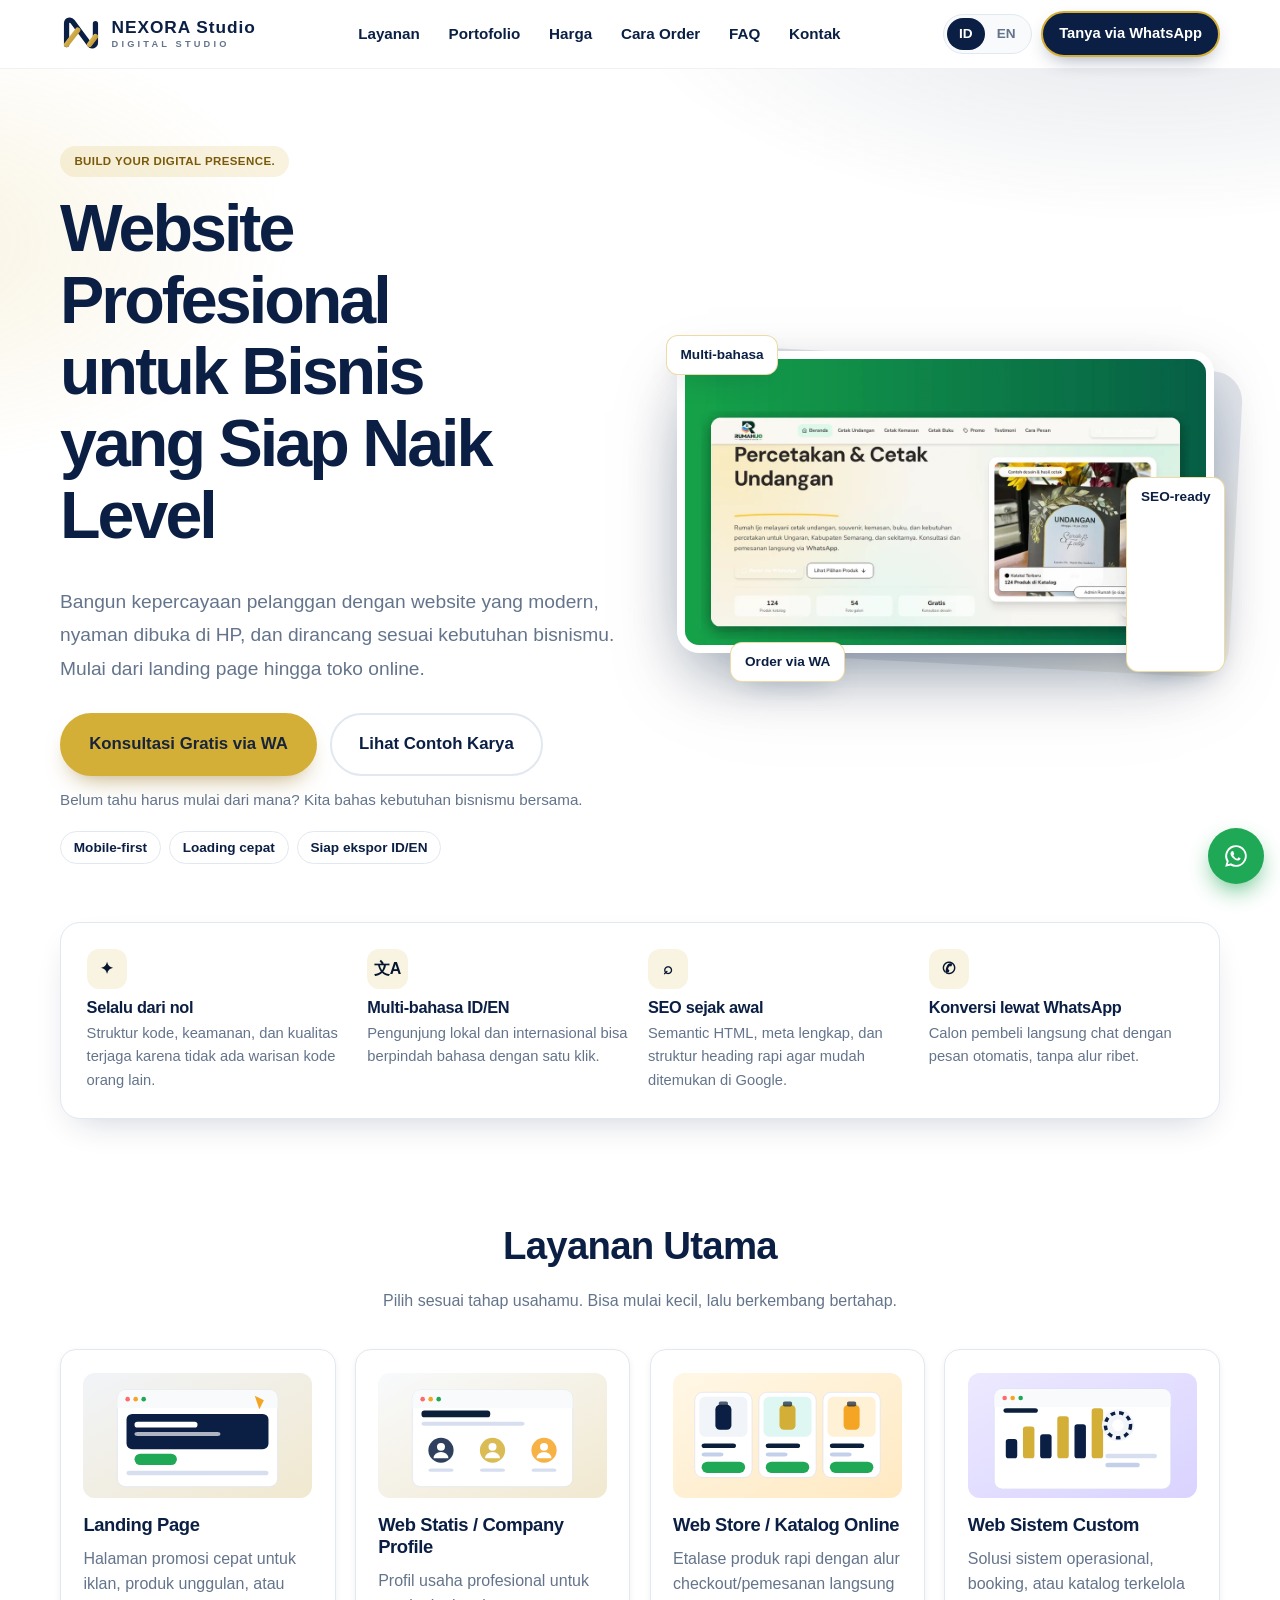
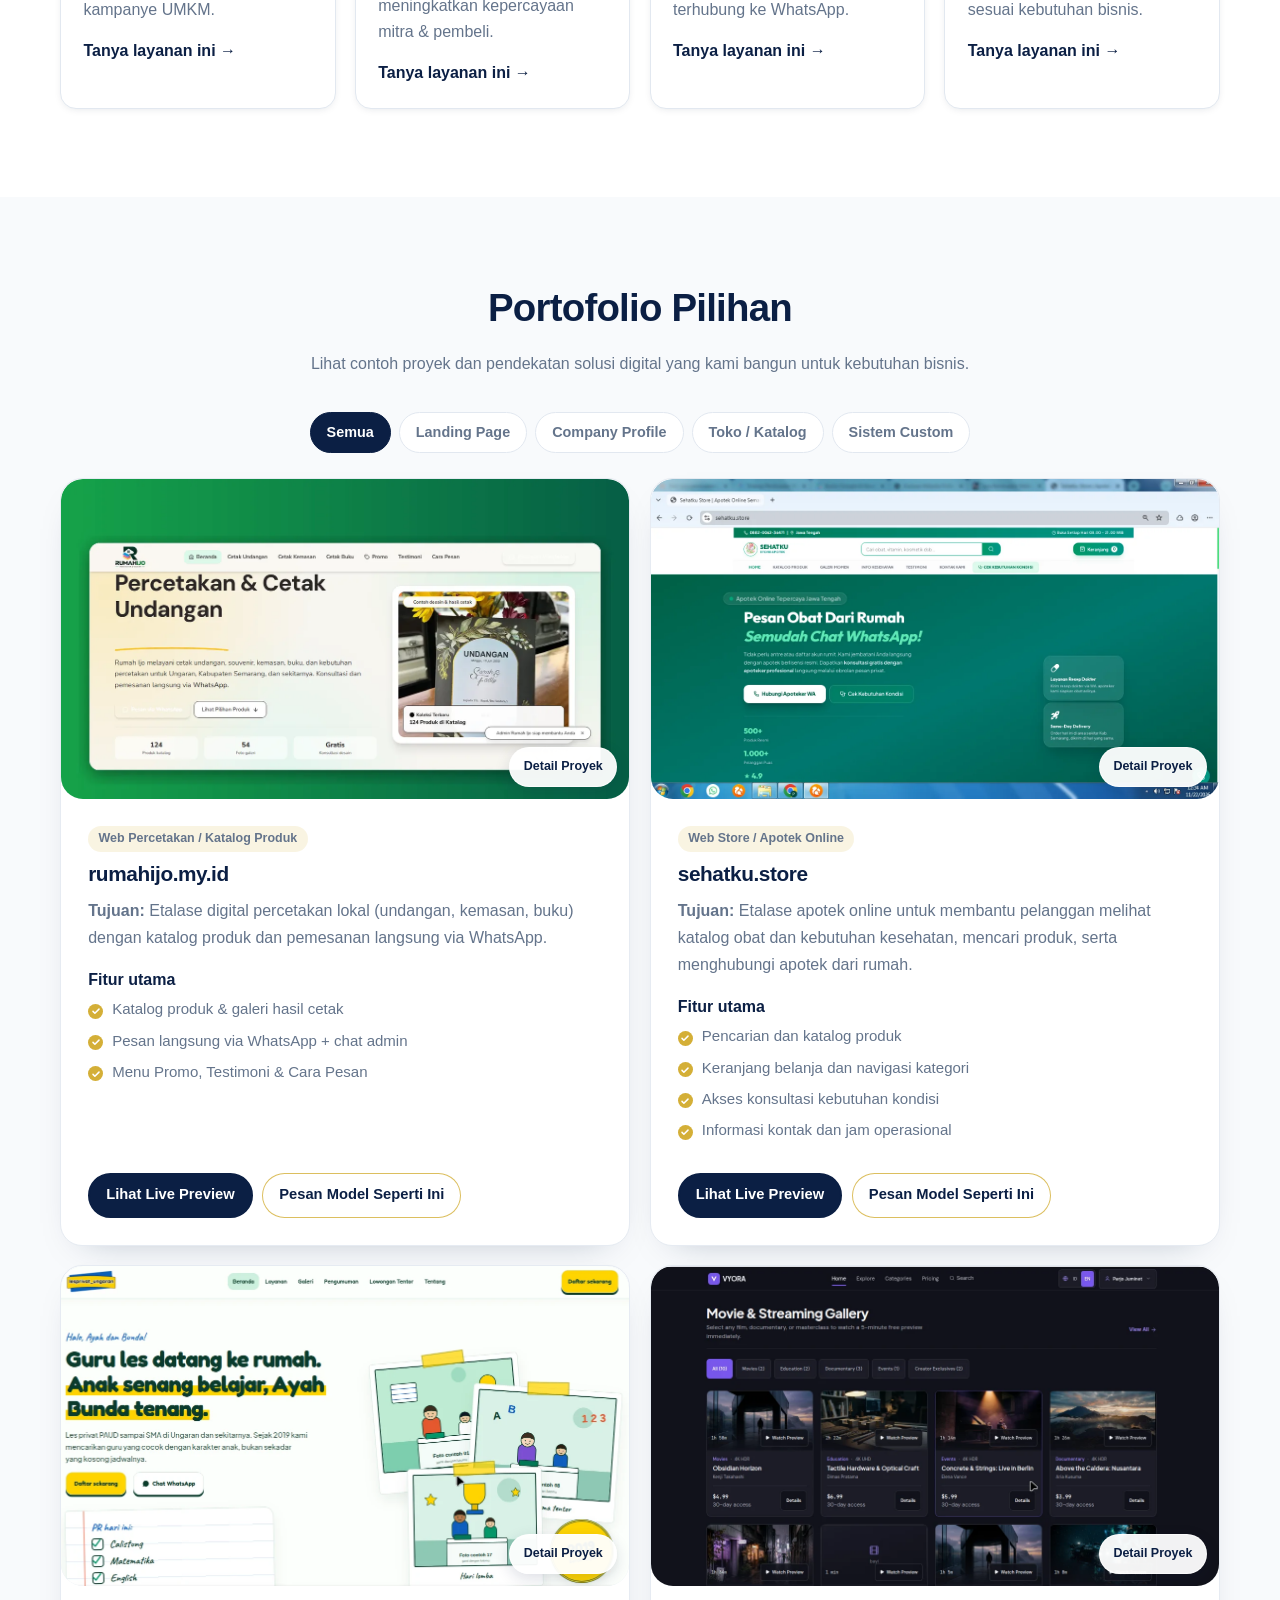
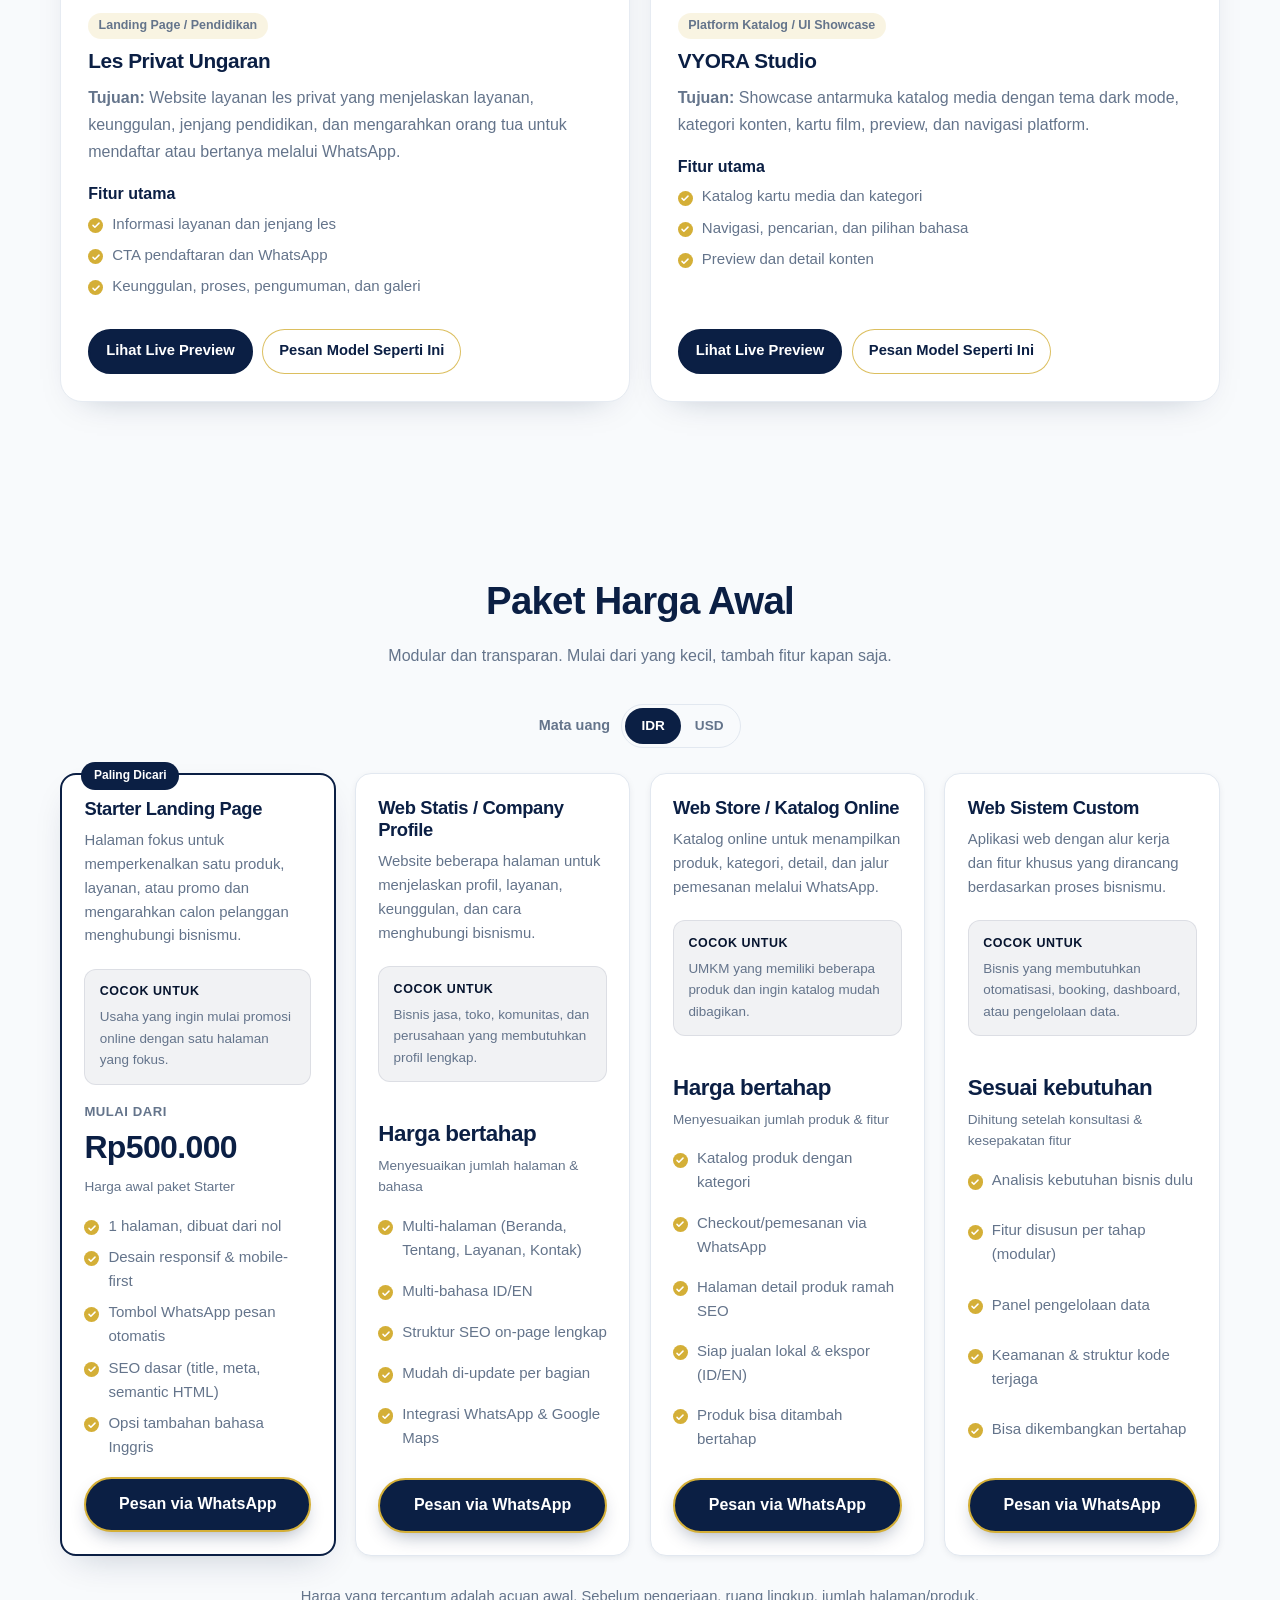
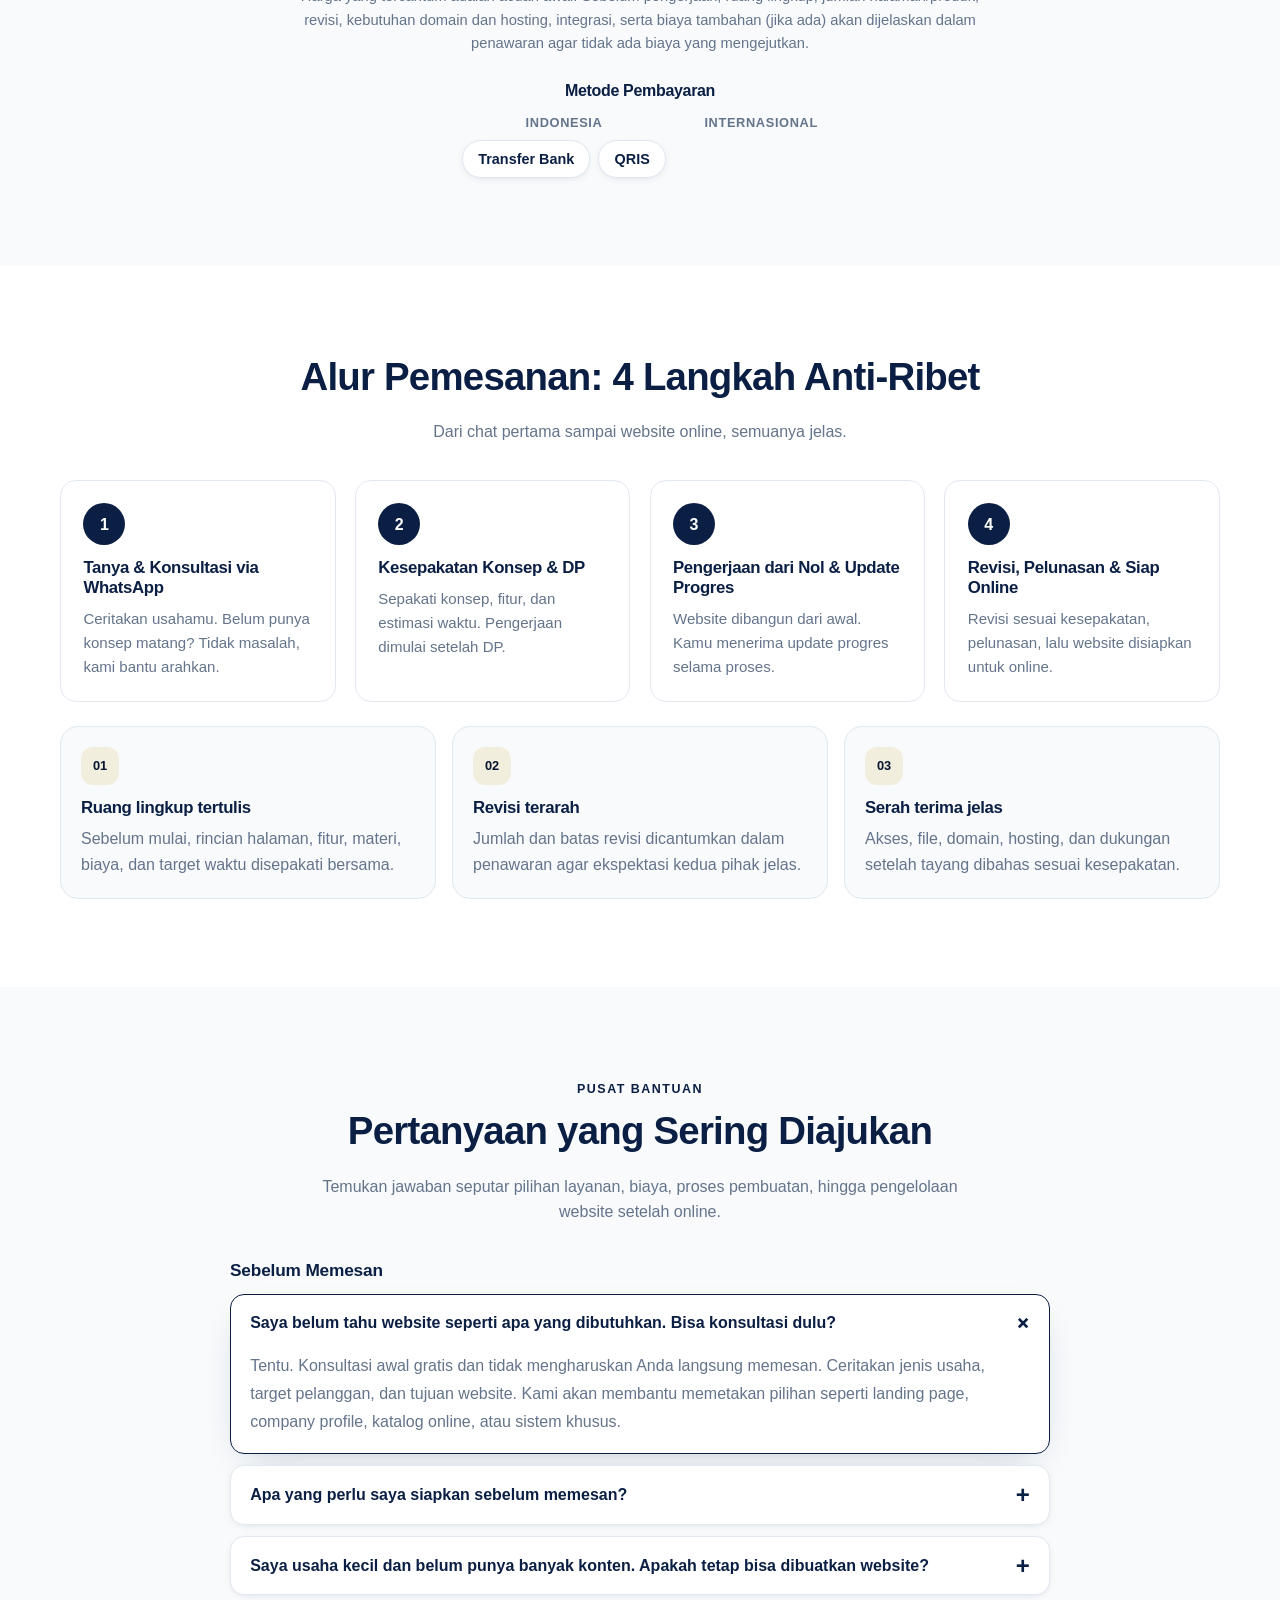
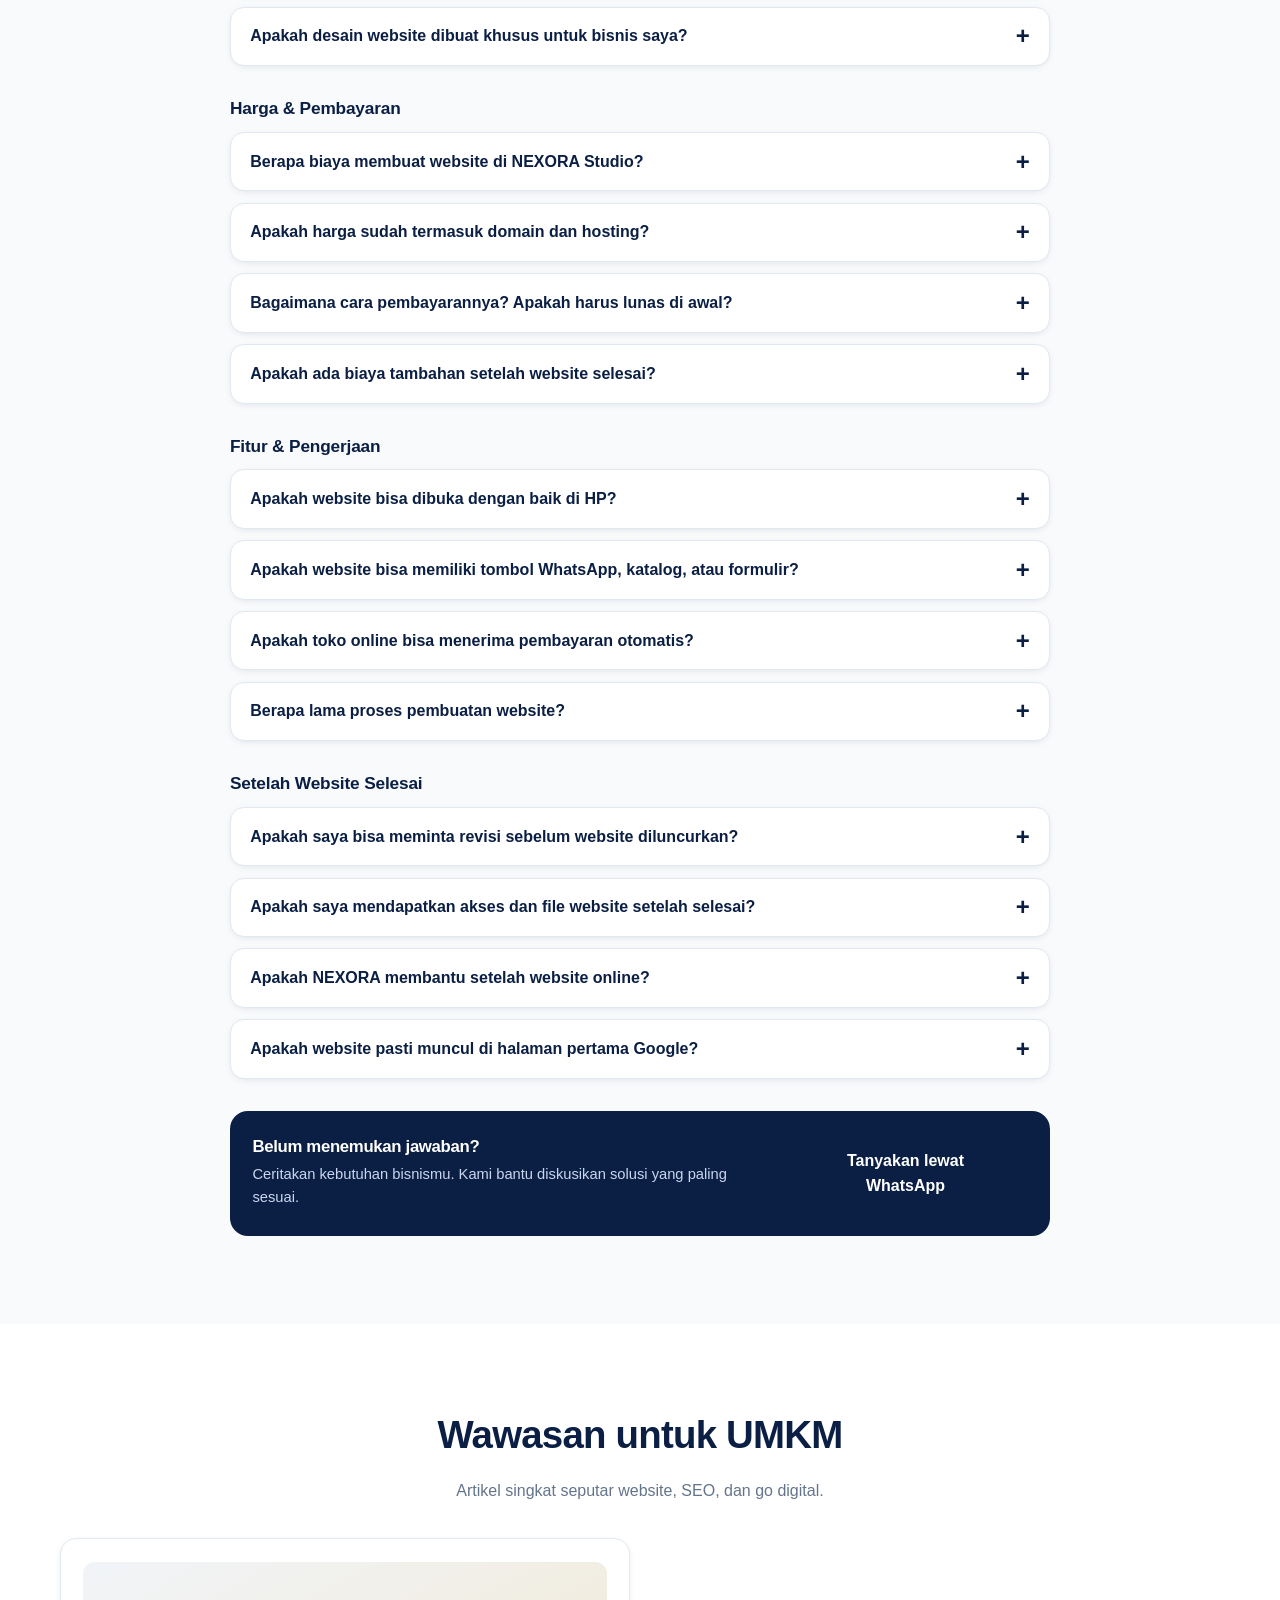
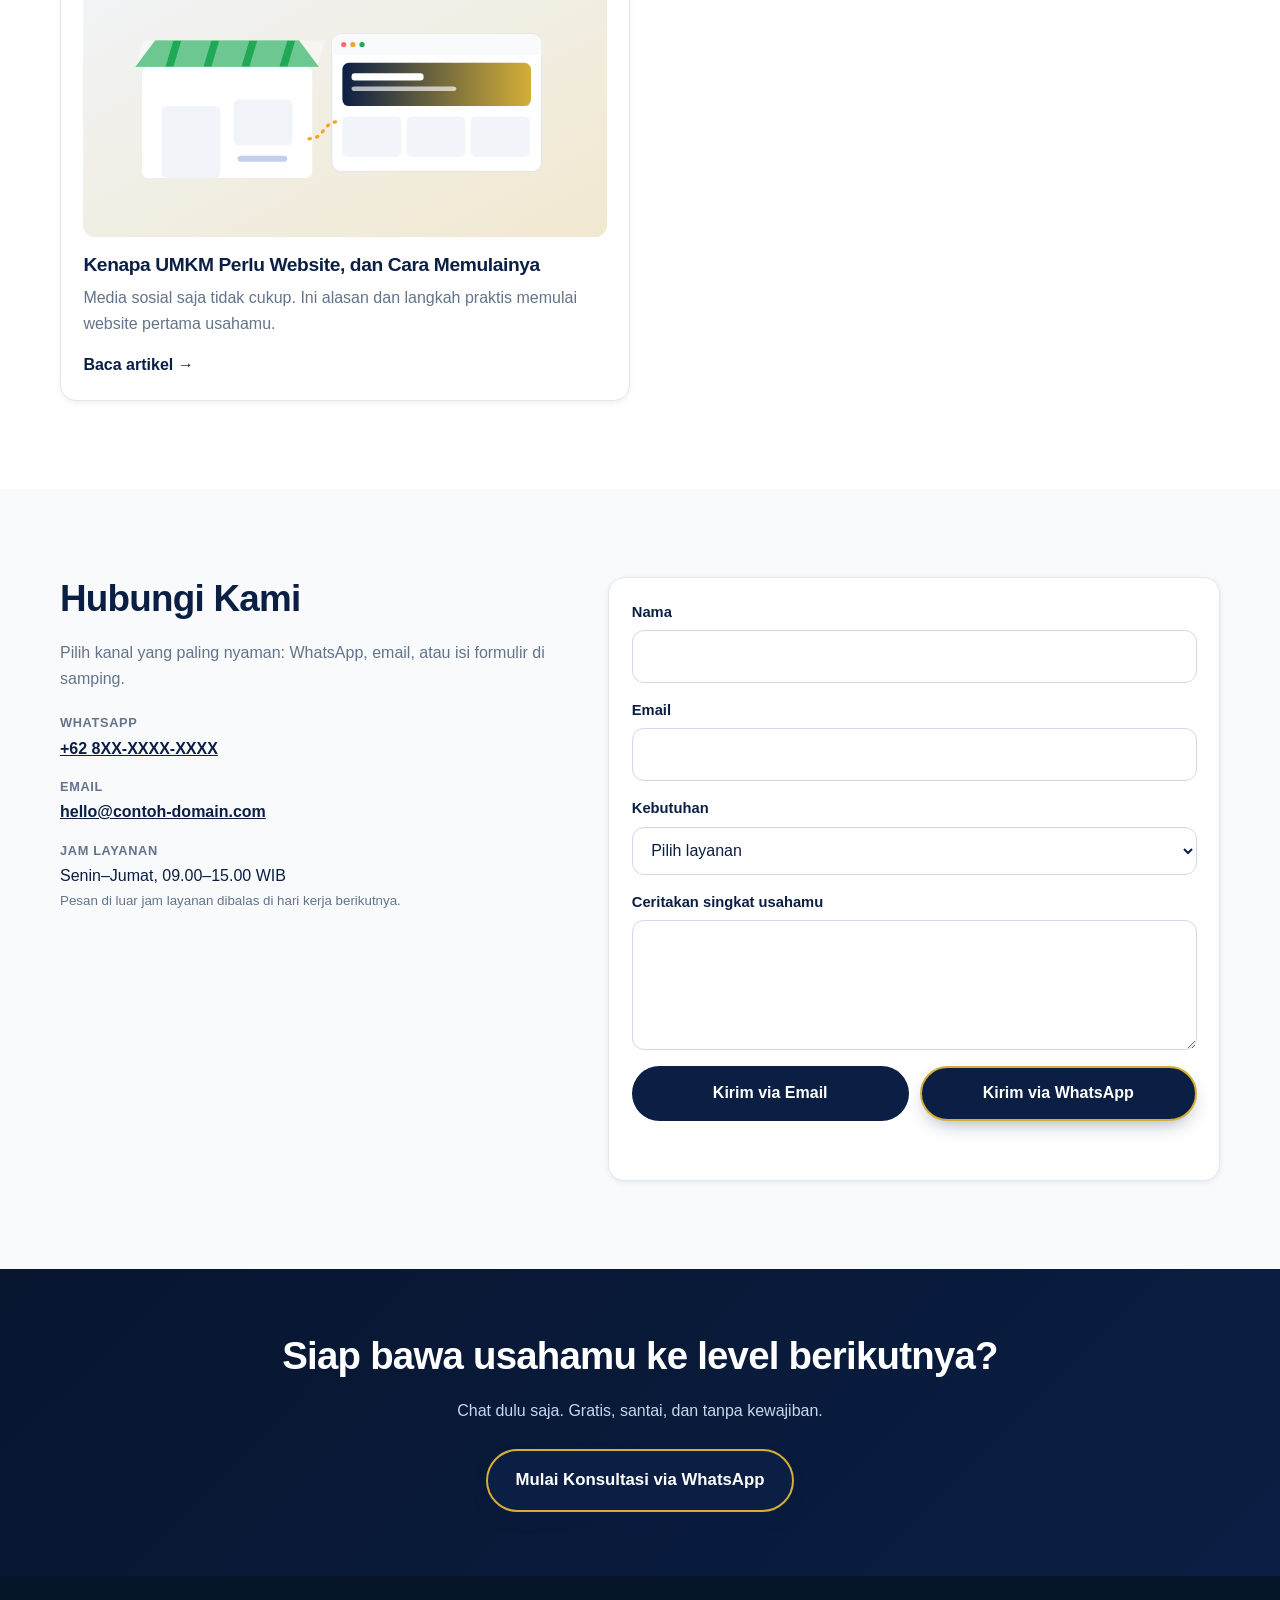
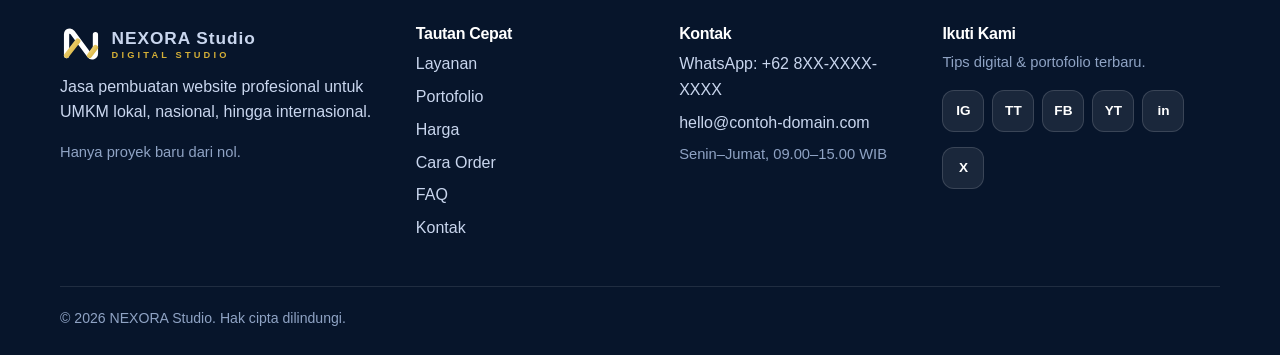
==== index.html @ fd7a5348 "Add files via upload" ====
<!DOCTYPE html>
<html lang="id">
<head>
  <meta charset="utf-8">
  <meta name="viewport" content="width=device-width, initial-scale=1">
  <script>document.documentElement.classList.add('js');</script>

  <!-- ===== SEO ON-PAGE (teks ID = default untuk crawler; script.js menukar ke EN) ===== -->
  <title>Jasa Pembuatan Website UMKM Profesional | Dari Nol, Multi-Bahasa, SEO-Ready</title>
  <meta name="description" content="Jasa pembuatan website profesional untuk UMKM: landing page, company profile, toko online, dan sistem custom. Dibuat dari nol, multi-bahasa ID/EN, ramah SEO, mulai Rp500.000. Konsultasi gratis via WhatsApp.">
  <meta name="keywords" content="jasa pembuatan website, jasa buat website UMKM, website UMKM, landing page murah, company profile, toko online, website multi bahasa, jasa SEO, website siap ekspor, web developer Indonesia">
  <meta name="robots" content="index, follow, max-image-preview:large">
  <meta name="theme-color" content="#0B1F44">

  <!-- GANTI contoh-domain.com dengan domain final -->
  <link rel="canonical" href="https://www.contoh-domain.com/">
  <link rel="alternate" hreflang="id" href="https://www.contoh-domain.com/">
  <link rel="alternate" hreflang="en" href="https://www.contoh-domain.com/en/">
  <link rel="alternate" hreflang="x-default" href="https://www.contoh-domain.com/">

  <!-- Open Graph / Twitter -->
  <meta property="og:type" content="website">
  <meta property="og:site_name" content="NEXORA Studio">
  <meta property="og:locale" content="id_ID">
  <meta property="og:locale:alternate" content="en_US">
  <meta property="og:url" content="https://www.contoh-domain.com/">
  <meta property="og:title" content="Website Profesional untuk Bisnis yang Ingin Berkembang">
  <meta property="og:description" content="Website dari nol, multi-bahasa ID/EN, ramah SEO, harga terjangkau. Konsultasi gratis via WhatsApp.">
  <meta property="og:image" content="https://www.contoh-domain.com/assets/img/og-image.png">
  <meta property="og:image:width" content="1200">
  <meta property="og:image:height" content="630">
  <meta name="twitter:card" content="summary_large_image">
  <meta name="twitter:title" content="Website Profesional untuk Bisnis yang Ingin Berkembang">
  <meta name="twitter:description" content="Website dari nol, multi-bahasa ID/EN, ramah SEO, harga terjangkau. Konsultasi gratis via WhatsApp.">
  <meta name="twitter:image" content="https://www.contoh-domain.com/assets/img/og-image.png">

  <link rel="icon" href="assets/img/nexora-favicon.svg" type="image/svg+xml">
  <link rel="stylesheet" href="css/style.css">

  <!-- JSON-LD: ProfessionalService (GANTI name, url, telephone, sameAs) -->
  <script type="application/ld+json">
  {
    "@context": "https://schema.org",
    "@type": "ProfessionalService",
    "name": "NEXORA Studio",
    "url": "https://www.contoh-domain.com/",
    "image": "https://www.contoh-domain.com/assets/img/og-image.png",
    "description": "Jasa pembuatan website profesional untuk UMKM: landing page, company profile, toko online, dan sistem custom. Dibuat dari nol, multi-bahasa, ramah SEO.",
    "telephone": "+628XXXXXXXXXX",
    "priceRange": "Rp500.000+",
    "email": "hello@contoh-domain.com",
    "openingHoursSpecification": {
      "@type": "OpeningHoursSpecification",
      "dayOfWeek": ["Monday", "Tuesday", "Wednesday", "Thursday", "Friday"],
      "opens": "09:00",
      "closes": "15:00"
    },
    "areaServed": ["ID", "Worldwide"],
    "availableLanguage": ["Indonesian", "English"],
    "serviceType": ["Landing Page", "Company Profile Website", "Online Store / Catalog", "Custom Web System"],
    "knowsLanguage": ["id", "en"],
    "sameAs": [
      "https://instagram.com/usernamekamu",
      "https://tiktok.com/@usernamekamu",
      "https://facebook.com/usernamekamu",
      "https://youtube.com/@usernamekamu",
      "https://linkedin.com/company/usernamekamu",
      "https://x.com/usernamekamu"
    ],
    "hasOfferCatalog": {
      "@type": "OfferCatalog",
      "name": "NEXORA Studio — Website Development",
      "itemListElement": [
        { "@type": "Offer", "price": "500000", "priceCurrency": "IDR",
          "itemOffered": { "@type": "Service", "name": "Starter Landing Page" } },
        { "@type": "Offer", "itemOffered": { "@type": "Service", "name": "Web Statis / Company Profile" } },
        { "@type": "Offer", "itemOffered": { "@type": "Service", "name": "Web Store / Katalog Online" } },
        { "@type": "Offer", "itemOffered": { "@type": "Service", "name": "Web Sistem Custom" } }
      ]
    }
  }
  </script>
</head>

<body data-page-lang="id" data-root="">
  <a class="skip-link" href="#main" data-i18n="skip">Lewati ke konten utama</a>

  <!-- ================= NAVBAR ================= -->
  <header class="site-header" id="top">
    <div class="container header-inner">
      <a class="logo" href="#top" aria-label="NEXORA Studio — Beranda">
        <img class="logo-mark" src="assets/img/nexora-mark.svg" alt="" width="42" height="42">
        <span class="logo-word"><strong data-brand>NEXORA Studio</strong><small>Digital Studio</small></span>
      </a>

      <nav id="primaryNav" class="nav" aria-label="Navigasi utama" data-i18n-attr="aria-label:nav.main">
        <ul>
          <li><a href="#layanan" data-i18n="nav.services">Layanan</a></li>
          <li><a href="#portofolio" data-i18n="nav.portfolio">Portofolio</a></li>
          <li><a href="#harga" data-i18n="nav.pricing">Harga</a></li>
          <li><a href="#cara-order" data-i18n="nav.process">Cara Order</a></li>
          <li><a href="#faq" data-i18n="nav.faq">FAQ</a></li>
          <li><a href="#kontak" data-i18n="nav.contact">Kontak</a></li>
        </ul>
        <a class="btn btn-wa btn-sm nav-cta-mobile" href="#" data-wa="general" target="_blank" rel="noopener" data-i18n="nav.cta">Tanya via WhatsApp</a>
      </nav>

      <div class="header-actions">
        <div class="lang-switch" role="group" aria-label="Pilih bahasa" data-i18n-attr="aria-label:nav.lang">
          <button type="button" data-lang="id" aria-pressed="true">ID</button>
          <button type="button" data-lang="en" aria-pressed="false">EN</button>
        </div>
        <a class="btn btn-wa btn-sm nav-cta-desktop" href="#" data-wa="general" target="_blank" rel="noopener" data-i18n="nav.cta">Tanya via WhatsApp</a>
        <button type="button" id="menuBtn" class="menu-btn" aria-expanded="false" aria-controls="primaryNav" aria-label="Buka menu" data-i18n-attr="aria-label:nav.menu">
          <span></span><span></span><span></span>
        </button>
      </div>
    </div>
  </header>

  <main id="main">
    <!-- ================= HERO ================= -->
    <section class="hero" aria-labelledby="hero-title">
      <div class="container hero-grid">
        <div class="hero-copy">
          <p class="badge">Build Your Digital Presence.</p>
          <h1 id="hero-title" data-i18n="hero.title">Website Profesional untuk Bisnis yang Ingin Berkembang</h1>
          <p class="lead" data-i18n="hero.sub">Kami membantu UMKM dan bisnis kecil membangun kehadiran digital yang profesional melalui website modern, responsif, dan sesuai kebutuhan usaha.</p>
          <div class="hero-actions">
            <a class="btn btn-wa btn-lg" href="#" data-wa="consult" target="_blank" rel="noopener" data-i18n="hero.cta1">Konsultasi Gratis via WA</a>
            <a class="btn btn-ghost btn-lg" href="#portofolio" data-i18n="hero.cta2">Lihat Contoh Karya</a>
          </div>
          <p class="hero-note" data-i18n="hero.note">Belum punya konsep? Tenang, tanya-tanya dulu saja.</p>
          <ul class="chips">
            <li data-i18n="hero.chip1">Mobile-first</li>
            <li data-i18n="hero.chip2">Loading cepat</li>
            <li data-i18n="hero.chip3">Siap ekspor ID/EN</li>
          </ul>
        </div>

        <div class="hero-visual" aria-hidden="true">
          <img class="hero-art" src="assets/img/portfolio/rumahijo.webp" alt="Contoh tampilan website Rumahijo yang dikembangkan NEXORA Studio" width="1200" height="675" fetchpriority="high" decoding="async">
          <span class="float-card fc-1" data-i18n="hero.fc1">Multi-bahasa</span>
          <span class="float-card fc-2" data-i18n="hero.fc2">SEO-ready</span>
          <span class="float-card fc-3" data-i18n="hero.fc3">Order via WA</span>
        </div>
      </div>
    </section>

    <!-- ================= KENAPA KAMI ================= -->
    <section class="why" aria-labelledby="why-title">
      <div class="container">
        <h2 id="why-title" class="sr-only" data-i18n="why.title">Kenapa UMKM memilih kami</h2>
        <div class="why-grid">
          <article class="why-item reveal"><span class="ico" aria-hidden="true">✦</span><h3 data-i18n="why.1.t">Selalu dari nol</h3><p data-i18n="why.1.d"></p></article>
          <article class="why-item reveal"><span class="ico" aria-hidden="true">文A</span><h3 data-i18n="why.2.t">Multi-bahasa ID/EN</h3><p data-i18n="why.2.d"></p></article>
          <article class="why-item reveal"><span class="ico" aria-hidden="true">⌕</span><h3 data-i18n="why.3.t">SEO sejak awal</h3><p data-i18n="why.3.d"></p></article>
          <article class="why-item reveal"><span class="ico" aria-hidden="true">✆</span><h3 data-i18n="why.4.t">Konversi lewat WhatsApp</h3><p data-i18n="why.4.d"></p></article>
        </div>
      </div>
    </section>

    <!-- ================= LAYANAN ================= -->
    <section id="layanan" class="section" aria-labelledby="services-title">
      <div class="container">
        <header class="section-head reveal">
          <h2 id="services-title" data-i18n="services.title">Layanan Utama</h2>
          <p data-i18n="services.sub">Pilih sesuai tahap usahamu. Bisa mulai kecil, lalu berkembang bertahap.</p>
        </header>
        <div class="grid grid-4">
          <article class="card service reveal">
            <img class="card-media" src="assets/img/service-landing.svg" alt="" width="400" height="220" loading="lazy" decoding="async">
            <h3 data-i18n="services.1.t">Landing Page</h3>
            <p data-i18n="services.1.d"></p>
            <a class="link-arrow" href="#" data-wa="service:1" target="_blank" rel="noopener" data-i18n="services.ask">Tanya layanan ini</a>
          </article>
          <article class="card service reveal">
            <img class="card-media" src="assets/img/service-company.svg" alt="" width="400" height="220" loading="lazy" decoding="async">
            <h3 data-i18n="services.2.t">Web Statis / Company Profile</h3>
            <p data-i18n="services.2.d"></p>
            <a class="link-arrow" href="#" data-wa="service:2" target="_blank" rel="noopener" data-i18n="services.ask">Tanya layanan ini</a>
          </article>
          <article class="card service reveal">
            <img class="card-media" src="assets/img/service-store.svg" alt="" width="400" height="220" loading="lazy" decoding="async">
            <h3 data-i18n="services.3.t">Web Store / Katalog Online</h3>
            <p data-i18n="services.3.d"></p>
            <a class="link-arrow" href="#" data-wa="service:3" target="_blank" rel="noopener" data-i18n="services.ask">Tanya layanan ini</a>
          </article>
          <article class="card service reveal">
            <img class="card-media" src="assets/img/service-custom.svg" alt="" width="400" height="220" loading="lazy" decoding="async">
            <h3 data-i18n="services.4.t">Web Sistem Custom</h3>
            <p data-i18n="services.4.d"></p>
            <a class="link-arrow" href="#" data-wa="service:4" target="_blank" rel="noopener" data-i18n="services.ask">Tanya layanan ini</a>
          </article>
        </div>
      </div>
    </section>

    <!-- ================= PORTOFOLIO (dirender dari js/config.js) ================= -->
    <section id="portofolio" class="section section-alt" aria-labelledby="portfolio-title">
      <div class="container">
        <header class="section-head reveal">
          <h2 id="portfolio-title" data-i18n="portfolio.title">Portofolio Pilihan</h2>
          <p data-i18n="portfolio.sub">Karya murni dari nol. Buka langsung dan rasakan sendiri kecepatannya.</p>
        </header>
        <div id="portfolioFilters" class="filters" role="group" aria-label="Filter portofolio" data-i18n-attr="aria-label:portfolio.filterLabel"></div>
        <div id="portfolioGrid" class="grid grid-2"></div>
      </div>
    </section>

    <!-- ================= TESTIMONI (dirender dari js/config.js) ================= -->
    <section id="testimoni" class="section" aria-labelledby="testi-title">
      <div class="container">
        <header class="section-head reveal">
          <h2 id="testi-title" data-i18n="testi.title">Kata Klien</h2>
          <p data-i18n="testi.sub"></p>
        </header>
        <div id="testiGrid" class="grid grid-3"></div>
        <p id="testiNote" class="fine-print sample-note" hidden data-i18n="testi.sample"></p>
      </div>
    </section>

    <!-- ================= HARGA (dirender dari js/config.js) ================= -->
    <section id="harga" class="section section-alt" aria-labelledby="pricing-title">
      <div class="container">
        <header class="section-head reveal">
          <h2 id="pricing-title" data-i18n="pricing.title">Paket Harga Awal</h2>
          <p data-i18n="pricing.sub">Modular dan transparan. Mulai dari yang kecil, tambah fitur kapan saja.</p>
        </header>
        <div class="currency-bar">
          <span data-i18n="pricing.currency">Mata uang</span>
          <div id="currencySwitch" class="seg" role="group" aria-label="Mata uang">
            <button type="button" data-currency="IDR" aria-pressed="true">IDR</button>
            <button type="button" data-currency="USD" aria-pressed="false">USD</button>
          </div>
        </div>
        <div id="pricingGrid" class="grid grid-4 pricing"></div>
        <p class="fine-print" data-i18n="pricing.note"></p>
        <div id="payBlock" class="pay-block"></div>
      </div>
    </section>

    <!-- ================= CARA ORDER ================= -->
    <section id="cara-order" class="section" aria-labelledby="process-title">
      <div class="container">
        <header class="section-head reveal">
          <h2 id="process-title" data-i18n="process.title">Alur Pemesanan: 4 Langkah Anti-Ribet</h2>
          <p data-i18n="process.sub"></p>
        </header>
        <ol class="steps">
          <li class="step reveal"><span class="step-no">1</span><h3 data-i18n="process.1.t"></h3><p data-i18n="process.1.d"></p></li>
          <li class="step reveal"><span class="step-no">2</span><h3 data-i18n="process.2.t"></h3><p data-i18n="process.2.d"></p></li>
          <li class="step reveal"><span class="step-no">3</span><h3 data-i18n="process.3.t"></h3><p data-i18n="process.3.d"></p></li>
          <li class="step reveal"><span class="step-no">4</span><h3 data-i18n="process.4.t"></h3><p data-i18n="process.4.d"></p></li>
        </ol>
        <div class="trust-grid" aria-label="Ketentuan pengerjaan">
          <article class="trust-card"><span class="trust-icon" aria-hidden="true">01</span><h3 data-i18n="trust.scope.t">Ruang lingkup tertulis</h3><p data-i18n="trust.scope.d">Sebelum mulai, rincian halaman, fitur, materi, biaya, dan target waktu disepakati bersama.</p></article>
          <article class="trust-card"><span class="trust-icon" aria-hidden="true">02</span><h3 data-i18n="trust.revision.t">Revisi terarah</h3><p data-i18n="trust.revision.d">Jumlah dan batas revisi dicantumkan dalam penawaran agar ekspektasi kedua pihak jelas.</p></article>
          <article class="trust-card"><span class="trust-icon" aria-hidden="true">03</span><h3 data-i18n="trust.handover.t">Serah terima jelas</h3><p data-i18n="trust.handover.d">Sebelum peluncuran, akses, file, domain, hosting, dan dukungan setelah tayang dibahas sesuai kesepakatan.</p></article>
        </div>
      </div>
    </section>

    <!-- ================= FAQ ================= -->
    <section id="faq" class="section section-alt" aria-labelledby="faq-title">
      <div class="container narrow">
        <header class="section-head reveal">
          <span class="eyebrow" data-i18n="faq.eyebrow">Pusat Bantuan</span>
          <h2 id="faq-title" data-i18n="faq.title">Ada yang ingin ditanyakan?</h2>
          <p data-i18n="faq.sub"></p>
        </header>
        <div class="faq-groups">
          <section class="faq-group" aria-labelledby="faq-group-start">
            <h3 id="faq-group-start" data-i18n="faq.group1">Sebelum Memesan</h3>
            <div class="faq">
              <details class="reveal" open><summary data-i18n="faq.q1"></summary><p data-i18n="faq.a1"></p></details>
              <details class="reveal"><summary data-i18n="faq.q2"></summary><p data-i18n="faq.a2"></p></details>
              <details class="reveal"><summary data-i18n="faq.q3"></summary><p data-i18n="faq.a3"></p></details>
              <details class="reveal"><summary data-i18n="faq.q4"></summary><p data-i18n="faq.a4"></p></details>
            </div>
          </section>
          <section class="faq-group" aria-labelledby="faq-group-price">
            <h3 id="faq-group-price" data-i18n="faq.group2">Harga & Pembayaran</h3>
            <div class="faq">
              <details class="reveal"><summary data-i18n="faq.q5"></summary><p data-i18n="faq.a5"></p></details>
              <details class="reveal"><summary data-i18n="faq.q6"></summary><p data-i18n="faq.a6"></p></details>
              <details class="reveal"><summary data-i18n="faq.q7"></summary><p data-i18n="faq.a7"></p></details>
              <details class="reveal"><summary data-i18n="faq.q8"></summary><p data-i18n="faq.a8"></p></details>
            </div>
          </section>
          <section class="faq-group" aria-labelledby="faq-group-feature">
            <h3 id="faq-group-feature" data-i18n="faq.group3">Fitur & Pengerjaan</h3>
            <div class="faq">
              <details class="reveal"><summary data-i18n="faq.q9"></summary><p data-i18n="faq.a9"></p></details>
              <details class="reveal"><summary data-i18n="faq.q10"></summary><p data-i18n="faq.a10"></p></details>
              <details class="reveal"><summary data-i18n="faq.q11"></summary><p data-i18n="faq.a11"></p></details>
              <details class="reveal"><summary data-i18n="faq.q12"></summary><p data-i18n="faq.a12"></p></details>
            </div>
          </section>
          <section class="faq-group" aria-labelledby="faq-group-after">
            <h3 id="faq-group-after" data-i18n="faq.group4">Setelah Website Selesai</h3>
            <div class="faq">
              <details class="reveal"><summary data-i18n="faq.q13"></summary><p data-i18n="faq.a13"></p></details>
              <details class="reveal"><summary data-i18n="faq.q14"></summary><p data-i18n="faq.a14"></p></details>
              <details class="reveal"><summary data-i18n="faq.q15"></summary><p data-i18n="faq.a15"></p></details>
              <details class="reveal"><summary data-i18n="faq.q16"></summary><p data-i18n="faq.a16"></p></details>
            </div>
          </section>
        </div>
        <div class="faq-help reveal">
          <div><h3 data-i18n="faq.helpTitle">Belum menemukan jawaban?</h3><p data-i18n="faq.helpText">Ceritakan kebutuhan bisnismu. Kami bantu diskusikan solusi yang paling sesuai.</p></div>
          <a class="btn btn-primary" href="#" data-wa="general" target="_blank" rel="noopener" data-i18n="faq.helpCta">Tanyakan lewat WhatsApp</a>
        </div>
      </div>
    </section>

    <!-- ================= BLOG (dirender dari js/config.js) ================= -->
    <section id="artikel" class="section" aria-labelledby="blog-title" hidden>
      <div class="container">
        <header class="section-head reveal">
          <h2 id="blog-title" data-i18n="blog.title">Wawasan untuk UMKM</h2>
          <p data-i18n="blog.sub"></p>
        </header>
        <div id="blogGrid" class="grid grid-2"></div>
      </div>
    </section>

    <!-- ================= KONTAK ================= -->
    <section id="kontak" class="section section-alt" aria-labelledby="contact-title">
      <div class="container contact-grid">
        <div class="contact-info reveal">
          <h2 id="contact-title" data-i18n="contact.title">Hubungi Kami</h2>
          <p data-i18n="contact.sub"></p>
          <ul class="contact-list">
            <li><span class="cl-label">WhatsApp</span><a href="#" data-wa="general" target="_blank" rel="noopener"><span data-wa-display>+62 8XX-XXXX-XXXX</span></a></li>
            <li><span class="cl-label">Email</span><a id="contactEmail" href="#"></a></li>
            <li><span class="cl-label" data-i18n="contact.hoursTitle">Jam Layanan</span><span data-i18n="hours.text">Senin–Jumat, 09.00–15.00 WIB</span><small data-i18n="hours.note"></small></li>
          </ul>
        </div>

        <form id="contactForm" class="contact-form card reveal" method="post" action="#">
          <div class="field">
            <label for="cf-name" data-i18n="contact.name">Nama</label>
            <input id="cf-name" name="name" type="text" autocomplete="name" required maxlength="80">
          </div>
          <div class="field">
            <label for="cf-email" data-i18n="contact.email">Email</label>
            <input id="cf-email" name="email" type="email" autocomplete="email" inputmode="email" maxlength="120">
          </div>
          <div class="field">
            <label for="cf-service" data-i18n="contact.service">Kebutuhan</label>
            <select id="cf-service" name="service">
              <option value="" data-i18n="contact.pick">Pilih layanan</option>
              <option value="1" data-i18n="services.1.t">Landing Page</option>
              <option value="2" data-i18n="services.2.t">Web Statis / Company Profile</option>
              <option value="3" data-i18n="services.3.t">Web Store / Katalog Online</option>
              <option value="4" data-i18n="services.4.t">Web Sistem Custom</option>
              <option value="0" data-i18n="contact.unsure">Belum tahu, mau konsultasi dulu</option>
            </select>
          </div>
          <div class="field">
            <label for="cf-message" data-i18n="contact.message">Ceritakan singkat usahamu</label>
            <textarea id="cf-message" name="message" rows="4" required maxlength="1200"></textarea>
          </div>
          <div class="hp" aria-hidden="true"><label>Website <input type="text" name="website" tabindex="-1" autocomplete="off"></label></div>
          <div class="form-actions">
            <button type="submit" class="btn btn-primary" data-i18n="contact.send">Kirim via Email</button>
            <button type="button" id="cfWa" class="btn btn-wa" data-i18n="contact.sendWa">Kirim via WhatsApp</button>
          </div>
          <p id="formStatus" class="form-status" role="status" aria-live="polite"></p>
        </form>
      </div>
    </section>

    <!-- ================= CTA PENUTUP ================= -->
    <section class="cta-band" aria-labelledby="cta-title">
      <div class="container cta-inner">
        <h2 id="cta-title" data-i18n="cta.title">Siap bawa usahamu ke level berikutnya?</h2>
        <p data-i18n="cta.sub"></p>
        <a class="btn btn-wa btn-lg" href="#" data-wa="consult" target="_blank" rel="noopener" data-i18n="cta.btn">Mulai Konsultasi via WhatsApp</a>
      </div>
    </section>
  </main>

  <!-- ================= FOOTER ================= -->
  <footer class="site-footer">
    <div class="container footer-grid">
      <div>
        <a class="logo logo-light" href="#top"><img class="logo-mark" src="assets/img/nexora-mark-light.svg" alt="" width="42" height="42"><span class="logo-word"><strong data-brand>NEXORA Studio</strong><small>Digital Studio</small></span></a>
        <p data-i18n="footer.about">Jasa pembuatan website profesional untuk UMKM.</p>
        <p class="muted" data-i18n="footer.fromScratch"></p>
      </div>
      <nav aria-label="Footer">
        <h3 data-i18n="footer.links">Tautan Cepat</h3>
        <ul>
          <li><a href="#layanan" data-i18n="nav.services">Layanan</a></li>
          <li><a href="#portofolio" data-i18n="nav.portfolio">Portofolio</a></li>
          <li><a href="#harga" data-i18n="nav.pricing">Harga</a></li>
          <li><a href="#cara-order" data-i18n="nav.process">Cara Order</a></li>
          <li><a href="#faq" data-i18n="nav.faq">FAQ</a></li>
          <li><a href="#kontak" data-i18n="nav.contact">Kontak</a></li>
        </ul>
      </nav>
      <div>
        <h3 data-i18n="footer.contact">Kontak</h3>
        <ul>
          <li><a href="#" data-wa="general" target="_blank" rel="noopener">WhatsApp: <span data-wa-display>+62 8XX-XXXX-XXXX</span></a></li>
          <li id="footerEmail" hidden></li>
          <li class="muted" data-i18n="hours.text">Senin–Jumat, 09.00–15.00 WIB</li>
        </ul>
      </div>
      <div>
        <h3 data-i18n="footer.social">Ikuti Kami</h3>
        <p class="muted" data-i18n="footer.socialNote"></p>
        <ul id="socialList" class="social"></ul>
      </div>
    </div>
    <div class="container footer-bottom">
      <p>© <span id="year">2026</span> <span data-brand>NEXORA Studio</span>. <span data-i18n="footer.rights">Hak cipta dilindungi.</span></p>
    </div>
  </footer>

  <a class="wa-float" href="#" data-wa="general" target="_blank" rel="noopener" aria-label="Chat WhatsApp" data-i18n-attr="aria-label:wa.float">
    <svg width="26" height="26" viewBox="0 0 24 24" fill="#fff" aria-hidden="true"><path d="M12 2a10 10 0 0 0-8.6 15.1L2 22l5-1.3A10 10 0 1 0 12 2zm0 18.2c-1.5 0-3-.4-4.2-1.2l-.3-.2-3 .8.8-2.9-.2-.3A8.2 8.2 0 1 1 12 20.200zm4.5-6.100c-.2-.1-1.500-.7-1.700-.8-.2-.1-.4-.1-.6.1l-.8 1c-.1.200-.3.200-.5.100-.7-.3-1.500-.8-2.100-1.400-.5-.5-1-1.100-1.200-1.600-.1-.2 0-.4.100-.5l.4-.5c.1-.1.100-.3.200-.4 0-.1 0-.3 0-.4l-.8-1.800c-.2-.5-.4-.4-.6-.4h-.5c-.2 0-.4.100-.6.300-.6.600-.9 1.300-.9 2.100.1.900.4 1.700.9 2.400 1 1.500 2.200 2.600 3.800 3.300.5.200 1 .4 1.500.5.600.1 1.200.1 1.700-.1.600-.2 1.100-.8 1.300-1.400.1-.3.100-.6.100-.8-.1-.1-.3-.2-.5-.3z"/></svg>
  </a>

  <div class="mobile-cta">
    <a class="btn btn-wa btn-block" href="#" data-wa="consult" target="_blank" rel="noopener" data-i18n="mobile.cta">Konsultasi Gratis via WA</a>
  </div>

  <script src="js/config.js" defer></script>
  <script src="js/i18n.js" defer></script>
  <script src="js/script.js" defer></script>
</body>
</html>
---- css/style.css ----
/* =====================================================================
   style.css — vanilla CSS, mobile-first. Ganti warna lewat variabel :root.
   ===================================================================== */
:root {
  --ink: #0B1F44;
  --ink-2: #64748B;
  --bg: #ffffff;
  --bg-alt: #F8FAFC;
  --line: #E2E8F0;
  --brand: #0B1F44;
  --brand-dark: #07152F;
  --accent: #D4AF37;
  --wa: #1fa855;
  --wa-dark: #178a45;
  --radius: 16px;
  --shadow: 0 14px 36px -16px rgba(11, 31, 68, .24);
  --shadow-sm: 0 2px 10px -4px rgba(11, 31, 58, .18);
  --font: Inter, "Segoe UI", Roboto, "Helvetica Neue", Arial, sans-serif;
  --header-h: 68px;
}

*, *::before, *::after { box-sizing: border-box; }
html { scroll-behavior: smooth; scroll-padding-top: calc(var(--header-h) + 12px); -webkit-text-size-adjust: 100%; }
body { margin: 0; font-family: var(--font); color: var(--ink); background: var(--bg); line-height: 1.6; font-size: 16px; }
body.no-scroll { overflow: hidden; }
img { max-width: 100%; display: block; height: auto; }
a { color: var(--brand); }
ul, ol { margin: 0; padding: 0; list-style: none; }
h1, h2, h3 { line-height: 1.2; margin: 0 0 .5em; letter-spacing: -.02em; }
p { margin: 0 0 1em; }
:focus-visible { outline: 3px solid var(--accent); outline-offset: 3px; border-radius: 6px; }

.container { width: min(1160px, 100% - 2rem); margin-inline: auto; }
.container.narrow { width: min(820px, 100% - 2rem); }
.sr-only { position: absolute; width: 1px; height: 1px; overflow: hidden; clip: rect(0 0 0 0); white-space: nowrap; }
.skip-link { position: absolute; left: -999px; top: 8px; background: var(--ink); color: #fff; padding: .6rem 1rem; border-radius: 8px; z-index: 100; }
.skip-link:focus { left: 8px; }
.muted { color: var(--ink-2); font-size: .92rem; }

/* ---------- buttons ---------- */
.btn { display: inline-flex; align-items: center; justify-content: center; gap: .5rem; padding: .8rem 1.4rem; border-radius: 999px; font-weight: 700; text-decoration: none; border: 2px solid transparent; cursor: pointer; font: inherit; font-weight: 700; transition: transform .15s ease, box-shadow .15s ease, background .15s ease; text-align: center; }
.btn:hover { transform: translateY(-2px); }
.btn-sm { padding: .55rem 1rem; font-size: .92rem; }
.btn-lg { padding: 1rem 1.7rem; font-size: 1.05rem; }
.btn-block { width: 100%; }
.btn-wa { background: var(--wa); color: #fff; box-shadow: 0 8px 20px -8px rgba(31, 168, 85, .7); }
.btn-wa:hover { background: var(--wa-dark); }
.btn-primary { background: var(--brand); color: #fff; }
.btn-primary:hover { background: #07152F; }
.btn-wa { background: #0B1F44; color: #fff; box-shadow: 0 8px 20px -8px rgba(11, 31, 68, .45); border-color: #D4AF37; }
.btn-wa:hover { background: #17396D; }
.btn-primary:hover { background: var(--brand-dark); }
.btn-ghost { background: transparent; color: var(--ink); border-color: var(--line); background: #fff; }
.btn-ghost:hover { border-color: var(--brand); color: var(--brand); }

/* ---------- header ---------- */
.site-header { position: sticky; top: 0; z-index: 50; background: rgba(255, 255, 255, .92); backdrop-filter: saturate(160%) blur(12px); -webkit-backdrop-filter: saturate(160%) blur(12px); border-bottom: 1px solid transparent; transition: border-color .2s, box-shadow .2s; }
.site-header.scrolled { border-color: var(--line); box-shadow: var(--shadow-sm); }
.header-inner { height: var(--header-h); display: flex; align-items: center; justify-content: space-between; gap: 1rem; }
.logo { display: inline-flex; align-items: center; gap: .6rem; font-weight: 800; font-size: 1.15rem; color: var(--ink); text-decoration: none; letter-spacing: -.02em; }
.logo-light { color: #fff; }
.logo-mark { width: 42px; height: 42px; flex: 0 0 auto; }
.logo-word { display: grid; line-height: 1; gap: .22rem; }
.logo-word strong { font-size: 1.08rem; letter-spacing: .055em; font-weight: 850; }
.logo-word small { font-size: .58rem; letter-spacing: .34em; font-weight: 700; text-transform: uppercase; color: var(--ink-2); }
.logo-light .logo-word small { color: #D4AF37; }
.header-actions { display: flex; align-items: center; gap: .6rem; }

.nav { position: fixed; inset: var(--header-h) 0 auto 0; background: #fff; padding: 1rem 1.2rem 1.5rem; border-bottom: 1px solid var(--line); box-shadow: var(--shadow); transform: translateY(-120%); visibility: hidden; transition: transform .25s ease, visibility .25s; }
.nav.open { transform: none; visibility: visible; }
.nav ul { display: grid; gap: .2rem; margin-bottom: 1rem; }
.nav li a { display: block; padding: .8rem .4rem; color: var(--ink); text-decoration: none; font-weight: 600; border-bottom: 1px solid var(--line); }
.nav li a:hover { color: var(--brand); }
.nav-cta-mobile { display: flex; }
.nav-cta-desktop { display: none; }

.lang-switch { display: inline-flex; background: var(--bg-alt); border: 1px solid var(--line); border-radius: 999px; padding: 3px; }
.lang-switch button { border: 0; background: transparent; font: inherit; font-weight: 700; font-size: .85rem; padding: .35rem .75rem; border-radius: 999px; cursor: pointer; color: var(--ink-2); }
.lang-switch button[aria-pressed="true"] { background: var(--ink); color: #fff; }

.menu-btn { width: 44px; height: 44px; border: 1px solid var(--line); background: #fff; border-radius: 12px; display: inline-flex; flex-direction: column; justify-content: center; align-items: center; gap: 5px; cursor: pointer; }
.menu-btn span { width: 20px; height: 2px; background: var(--ink); border-radius: 2px; transition: transform .2s, opacity .2s; }
.menu-btn[aria-expanded="true"] span:nth-child(1) { transform: translateY(7px) rotate(45deg); }
.menu-btn[aria-expanded="true"] span:nth-child(2) { opacity: 0; }
.menu-btn[aria-expanded="true"] span:nth-child(3) { transform: translateY(-7px) rotate(-45deg); }

/* ---------- hero ---------- */
.hero { position: relative; overflow: hidden; padding: 3rem 0 3.5rem; background:
  radial-gradient(900px 400px at 90% -10%, rgba(11, 31, 68, .10), transparent 60%),
  radial-gradient(700px 380px at -10% 20%, rgba(212, 175, 55, .13), transparent 60%), #fff; }
.hero-grid { display: grid; gap: 2.5rem; align-items: center; }
.badge { display: inline-block; background: rgba(212, 175, 55, .14); color: var(--brand-dark); font-weight: 700; font-size: .85rem; padding: .4rem .9rem; border-radius: 999px; margin-bottom: 1rem; }
.hero h1 { font-size: clamp(2rem, 6.2vw, 3.4rem); font-weight: 800; }
.lead { font-size: clamp(1.02rem, 2.4vw, 1.2rem); color: var(--ink-2); max-width: 56ch; }
.hero-actions { display: flex; flex-wrap: wrap; gap: .8rem; margin: 1.5rem 0 .8rem; }
.hero-note { color: var(--ink-2); font-size: .95rem; }
.chips { display: flex; flex-wrap: wrap; gap: .5rem; }
.chips li { background: #fff; border: 1px solid var(--line); border-radius: 999px; padding: .3rem .8rem; font-size: .85rem; font-weight: 600; box-shadow: var(--shadow-sm); }

.hero-visual { position: relative; padding: 1rem 0 2rem; }
.browser { background: #fff; border: 1px solid var(--line); border-radius: 18px; box-shadow: var(--shadow); overflow: hidden; }
.browser-bar { display: flex; align-items: center; gap: 6px; padding: .7rem .9rem; background: var(--bg-alt); border-bottom: 1px solid var(--line); }
.browser-bar i { width: 10px; height: 10px; border-radius: 50%; background: #cbd5e6; }
.browser-bar em { margin-left: .6rem; flex: 1; font-style: normal; font-size: .78rem; color: var(--ink-2); background: #fff; border: 1px solid var(--line); border-radius: 999px; padding: .15rem .7rem; }
.lang-chip { font-size: .7rem; background: var(--ink); color: #fff; border-radius: 6px; padding: .15rem .45rem; }
.browser-body { padding: 1rem; display: grid; gap: .7rem; }
.sk { background: linear-gradient(90deg, #E8EDF5, #F8FAFC, #E8EDF5); background-size: 200% 100%; border-radius: 10px; animation: shimmer 2.4s linear infinite; }
.sk-hero { height: 110px; background: linear-gradient(135deg, var(--brand), #17396D); animation: none; }
.sk-row { display: grid; grid-template-columns: repeat(3, 1fr); gap: .6rem; }
.sk-card { height: 64px; }
.sk-line { height: 12px; }
.sk-line.short { width: 60%; }
.sk-btn { height: 34px; width: 44%; background: var(--wa); animation: none; border-radius: 999px; }
@keyframes shimmer { to { background-position: -200% 0; } }
.float-card { position: absolute; background: #fff; border: 1px solid var(--line); border-radius: 12px; padding: .5rem .85rem; font-weight: 700; font-size: .85rem; box-shadow: var(--shadow); animation: float 5s ease-in-out infinite; }
.fc-1 { left: -4px; top: 0; }
.fc-2 { right: -4px; top: 38%; animation-delay: -1.5s; }
.fc-3 { left: 10%; bottom: 0; animation-delay: -3s; }
@keyframes float { 50% { transform: translateY(-8px); } }

/* ---------- why ---------- */
.why { padding: 0 0 1rem; margin-top: -1.2rem; position: relative; z-index: 2; }
.why-grid { display: grid; gap: 1rem; grid-template-columns: 1fr; background: #fff; border: 1px solid var(--line); border-radius: 20px; padding: 1.2rem; box-shadow: var(--shadow); }
.why-item h3 { font-size: 1.02rem; margin-bottom: .25rem; }
.why-item p { font-size: .92rem; color: var(--ink-2); margin: 0; }
.ico { display: inline-grid; place-items: center; min-width: 40px; height: 40px; padding: 0 .4rem; border-radius: 12px; background: rgba(212, 175, 55, .14); color: var(--brand-dark); font-weight: 800; margin-bottom: .6rem; }

/* ---------- sections ---------- */
.section { padding: 4rem 0; }
.section-alt { background: var(--bg-alt); }
.section-head { text-align: center; max-width: 680px; margin: 0 auto 2.2rem; }
.section-head h2 { font-size: clamp(1.6rem, 4.5vw, 2.4rem); font-weight: 800; }
.section-head p { color: var(--ink-2); }

.grid { display: grid; gap: 1.2rem; }
.grid-2, .grid-4 { grid-template-columns: 1fr; }
.card { background: #fff; border: 1px solid var(--line); border-radius: var(--radius); padding: 1.4rem; box-shadow: var(--shadow-sm); transition: transform .2s, box-shadow .2s; }
.card:hover { transform: translateY(-4px); box-shadow: var(--shadow); }
.card h3 { font-size: 1.15rem; }
.card p { color: var(--ink-2); }
.card-ico { display: inline-grid; place-items: center; width: 46px; height: 46px; border-radius: 14px; background: linear-gradient(135deg, var(--brand), #17396D); color: #fff; font-size: 1.3rem; margin-bottom: .9rem; }
.link-arrow { font-weight: 700; text-decoration: none; }
.link-arrow::after { content: " →"; }
.link-arrow:hover { text-decoration: underline; }

/* ---------- portfolio ---------- */
.filters { display: flex; flex-wrap: wrap; justify-content: center; gap: .5rem; margin-bottom: 1.6rem; }
.filter-btn { border: 1px solid var(--line); background: #fff; font: inherit; font-weight: 600; font-size: .9rem; padding: .5rem 1rem; border-radius: 999px; cursor: pointer; color: var(--ink-2); }
.filter-btn[aria-pressed="true"] { background: var(--ink); color: #fff; border-color: var(--ink); }
.portfolio-card { padding: 0; overflow: hidden; display: flex; flex-direction: column; }
.thumb { display: block; background: var(--bg-alt); }
.thumb img { width: 100%; aspect-ratio: 16/10; object-fit: cover; }
.mock { aspect-ratio: 16/10; background: linear-gradient(135deg, var(--a), var(--b)); padding: 1.1rem 1.1rem 0; display: flex; flex-direction: column; overflow: hidden; }
.mock-bar { display: flex; align-items: center; gap: 5px; background: rgba(255, 255, 255, .95); padding: .5rem .7rem; border-radius: 10px 10px 0 0; flex: none; }
.mock-bar i { width: 8px; height: 8px; border-radius: 50%; background: #cbd5e6; }
.mock-bar em { font-style: normal; font-size: .72rem; color: var(--ink-2); margin-left: .4rem; }
.mock-body { background: #fff; flex: 1; padding: .8rem; display: grid; gap: .6rem; align-content: start; }
.mock-hero { height: 52px; border-radius: 8px; background: linear-gradient(135deg, var(--a), var(--b)); opacity: .9; }
.mock-row { display: grid; grid-template-columns: repeat(3, 1fr); gap: .5rem; }
.mock-row span { height: 34px; border-radius: 6px; background: rgba(212, 175, 55, .14); }
.portfolio-body { padding: 1.3rem; display: flex; flex-direction: column; flex: 1; }
.portfolio-body h3 { margin-bottom: .6rem; }
.tag { display: inline-block; align-self: flex-start; font-size: .78rem; font-weight: 700; color: var(--brand-dark); background: rgba(212, 175, 55, .14); padding: .2rem .65rem; border-radius: 999px; margin-bottom: .6rem; }
.mini-title { font-weight: 700; color: var(--ink) !important; margin-bottom: .3rem; }
.portfolio-actions { display: flex; flex-wrap: wrap; gap: .6rem; margin-top: auto; padding-top: .8rem; }
.empty { text-align: center; color: var(--ink-2); grid-column: 1 / -1; padding: 2rem; }

.feature-list { display: grid; gap: .45rem; margin: 0 0 1.1rem; }
.feature-list li { position: relative; padding-left: 1.5rem; font-size: .94rem; color: var(--ink-2); }
.feature-list li::before { content: ""; position: absolute; left: 0; top: .42em; width: 1em; height: 1em; border-radius: 50%; background: var(--accent) url("data:image/svg+xml,%3Csvg xmlns='http://www.w3.org/2000/svg' viewBox='0 0 16 16'%3E%3Cpath d='M4 8.5l2.5 2.5L12 5.500' fill='none' stroke='white' stroke-width='2' stroke-linecap='round' stroke-linejoin='round'/%3E%3C/svg%3E") center/80% no-repeat; }

/* ---------- pricing ---------- */
.price-card { position: relative; display: flex; flex-direction: column; }
.price-card.featured { border: 2px solid var(--brand); box-shadow: var(--shadow); }
.ribbon { position: absolute; top: -13px; left: 1.2rem; background: var(--brand); color: #fff; font-size: .75rem; font-weight: 800; padding: .25rem .8rem; border-radius: 999px; }
.price-desc { font-size: .93rem; min-height: 3.2em; }
.price-tag { margin: 0; font-size: .82rem; font-weight: 700; color: var(--ink-2) !important; text-transform: uppercase; letter-spacing: .04em; }
.price { margin: 0 0 .2rem; font-size: 2rem; font-weight: 800; color: var(--ink) !important; letter-spacing: -.02em; }
.price-text { font-size: 1.4rem; padding-top: 1.1rem; }
.price-note { font-size: .85rem; margin-bottom: 1rem; }
.price-bestfor { display: grid; gap: .25rem; padding: .8rem .9rem; margin: .35rem 0 1rem; border-radius: 12px; background: rgba(11, 31, 68, .055); border: 1px solid rgba(11, 31, 68, .09); font-size: .84rem; color: var(--ink-2); }
.price-bestfor strong { color: var(--brand-dark); font-size: .78rem; text-transform: uppercase; letter-spacing: .045em; }
.price-card .feature-list { flex: 1; }
.fine-print { text-align: center; max-width: 720px; margin: 1.8rem auto 0; color: var(--ink-2); font-size: .92rem; }

/* ---------- process ---------- */
.steps { display: grid; gap: 1.2rem; grid-template-columns: 1fr; counter-reset: s; }
.step { background: #fff; border: 1px solid var(--line); border-radius: var(--radius); padding: 1.4rem; position: relative; }
.step-no { display: inline-grid; place-items: center; width: 42px; height: 42px; border-radius: 50%; background: var(--ink); color: #fff; font-weight: 800; margin-bottom: .8rem; }
.step h3 { font-size: 1.05rem; }
.step p { margin: 0; color: var(--ink-2); font-size: .94rem; }

/* ---------- faq ---------- */
.faq-groups { display: grid; gap: 2rem; }
#faq .eyebrow { display: inline-block; color: var(--brand); font-size: .78rem; font-weight: 800; letter-spacing: .12em; text-transform: uppercase; margin-bottom: .5rem; }
.faq-group > h3 { color: var(--brand); font-size: 1.08rem; margin: 0 0 .8rem; letter-spacing: -.01em; }
.faq { display: grid; gap: .7rem; }
.faq details { background: #fff; border: 1px solid var(--line); border-radius: 14px; padding: 0 1.2rem; box-shadow: var(--shadow-sm); transition: border-color .2s, box-shadow .2s; }
.faq details[open] { border-color: var(--brand); box-shadow: var(--shadow); }
.faq summary { cursor: pointer; padding: 1.05rem 0; font-weight: 700; list-style: none; display: flex; justify-content: space-between; gap: 1rem; align-items: center; line-height: 1.5; }
.faq summary::-webkit-details-marker { display: none; }
.faq summary::after { content: "+"; font-size: 1.5rem; line-height: 1; color: var(--brand); flex: none; transition: transform .2s; }
.faq details[open] summary::after { transform: rotate(45deg); }
.faq details p { color: var(--ink-2); padding: 0 0 1.05rem; margin: 0; line-height: 1.75; }
.faq-help { display: flex; align-items: center; justify-content: space-between; gap: 1.2rem; margin-top: 2rem; padding: 1.4rem; border-radius: 18px; background: var(--ink); color: #fff; }
.faq-help h3 { margin: 0 0 .35rem; font-size: 1.05rem; }
.faq-help p { color: #c9d6ee; margin: 0; font-size: .92rem; }
@media (max-width: 640px) { .faq-help { align-items: stretch; flex-direction: column; } .faq-help .btn { width: 100%; } }

/* ---------- CTA band ---------- */
.cta-band { background: linear-gradient(135deg, #07152F, #0B1F44); color: #fff; text-align: center; padding: 4rem 0; }
.cta-inner h2 { font-size: clamp(1.6rem, 4.5vw, 2.4rem); font-weight: 800; }
.cta-inner p { color: #c9d6ee; margin-bottom: 1.6rem; }

/* ---------- footer ---------- */
.site-footer { background: #07152b; color: #c9d6ee; padding: 3rem 0 0; }
.site-footer h3 { color: #fff; font-size: 1rem; }
.site-footer a { color: #c9d6ee; text-decoration: none; }
.site-footer a:hover { color: #fff; text-decoration: underline; }
.site-footer .muted { color: #8fa3c4; }
.footer-grid { display: grid; gap: 2rem; grid-template-columns: 1fr; }
.footer-grid li { margin-bottom: .45rem; }
.social { display: flex; flex-wrap: wrap; gap: .5rem; }
.social a { display: grid; place-items: center; width: 42px; height: 42px; border-radius: 12px; background: rgba(255, 255, 255, .08); border: 1px solid rgba(255, 255, 255, .14); font-weight: 800; font-size: .85rem; color: #fff; }
.social a:hover { background: var(--brand); text-decoration: none; }
.footer-bottom { margin-top: 2.4rem; padding: 1.2rem 0 1.6rem; border-top: 1px solid rgba(255, 255, 255, .1); font-size: .88rem; color: #8fa3c4; }
.footer-bottom p { margin: 0; }

/* ---------- floating WA ---------- */
.wa-float { position: fixed; right: 16px; bottom: 16px; z-index: 40; width: 56px; height: 56px; border-radius: 50%; background: var(--wa); display: grid; place-items: center; box-shadow: 0 10px 24px -6px rgba(31, 168, 85, .8); transition: transform .15s; }
.wa-float:hover { transform: scale(1.08); }

/* ---------- reveal (hanya aktif jika JS jalan) ---------- */
.js .reveal { opacity: 0; transform: translateY(18px); transition: opacity .6s ease, transform .6s ease; }
.js .reveal.in { opacity: 1; transform: none; }

/* ---------- breakpoints ---------- */
@media (min-width: 640px) {
  .grid-2 { grid-template-columns: repeat(2, 1fr); }
  .grid-4 { grid-template-columns: repeat(2, 1fr); }
  .why-grid { grid-template-columns: repeat(2, 1fr); }
  .steps { grid-template-columns: repeat(2, 1fr); }
  .footer-grid { grid-template-columns: repeat(2, 1fr); }
}
@media (min-width: 861px) {
  .menu-btn, .nav-cta-mobile { display: none; }
  .nav-cta-desktop { display: inline-flex; }
  .nav { position: static; transform: none; visibility: visible; padding: 0; background: transparent; border: 0; box-shadow: none; }
  .nav ul { display: flex; gap: .2rem; margin: 0; }
  .nav li a { padding: .5rem .8rem; border: 0; border-radius: 999px; font-size: .95rem; }
  .nav li a:hover { background: var(--bg-alt); }
  .hero { padding: 4.5rem 0 5rem; }
  .hero-grid { grid-template-columns: 1.1fr .9fr; }
  .why-grid { grid-template-columns: repeat(4, 1fr); padding: 1.6rem; }
  .section { padding: 5.5rem 0; }
}
@media (min-width: 1000px) {
  .grid-4 { grid-template-columns: repeat(4, 1fr); }
  .steps { grid-template-columns: repeat(4, 1fr); }
  .footer-grid { grid-template-columns: 1.4fr 1fr 1fr 1.2fr; }
}
@media (max-width: 420px) {
  .nav-cta-desktop { display: none; }
  .logo span { font-size: 1.02rem; }
  .btn-lg { width: 100%; }
}
@media (prefers-reduced-motion: reduce) {
  *, *::before, *::after { animation: none !important; transition: none !important; scroll-behavior: auto !important; }
  .js .reveal { opacity: 1; transform: none; }
}
.thumb { text-decoration: none; }

/* ---------- selector mata uang ---------- */
.currency-bar { display: flex; align-items: center; justify-content: center; gap: .7rem; margin-bottom: 1.6rem; color: var(--ink-2); font-size: .9rem; font-weight: 600; }
.seg { display: inline-flex; background: var(--bg-alt); border: 1px solid var(--line); border-radius: 999px; padding: 3px; }
.seg button { border: 0; background: transparent; font: inherit; font-weight: 700; font-size: .85rem; min-width: 56px; min-height: 36px; border-radius: 999px; cursor: pointer; color: var(--ink-2); }
.seg button[aria-pressed="true"] { background: var(--brand); color: #fff; }
.fine-print.intl { margin-top: .6rem; font-weight: 600; }

/* ---------- bar CTA bawah (khusus HP) ---------- */
.mobile-cta { display: none; }

/* ---------- MOBILE-FRIENDLY ---------- */
@media (max-width: 860px) {
  body { padding-bottom: calc(76px + env(safe-area-inset-bottom)); }
  .wa-float { display: none; }
  .mobile-cta { display: block; position: fixed; left: 0; right: 0; bottom: 0; z-index: 45; padding: .7rem 1rem calc(.7rem + env(safe-area-inset-bottom)); background: rgba(255, 255, 255, .96); backdrop-filter: blur(10px); -webkit-backdrop-filter: blur(10px); border-top: 1px solid var(--line); box-shadow: 0 -8px 24px -14px rgba(11, 31, 58, .35); }
  .mobile-cta .btn { min-height: 50px; font-size: 1.02rem; }
  .nav li a { padding: 1rem .4rem; }                       /* target sentuh >= 44px */
  .lang-switch button { min-height: 38px; min-width: 44px; }
  .menu-btn { width: 46px; height: 46px; }
  .nav { max-height: calc(100dvh - var(--header-h)); overflow-y: auto; }
}
@media (max-width: 639px) {
  .section { padding: 3rem 0; }
  .section-head { margin-bottom: 1.5rem; }
  .hero { padding: 2rem 0 2.5rem; }
  .float-card { display: none; }                            /* hindari elemen menimpa konten */
  .hero-visual { padding: 0; }
  .sk-hero { height: 80px; }
  .btn-lg { min-height: 52px; }
  .why { margin-top: 0; padding-top: 1rem; }

  /* filter: satu baris, geser horizontal */
  .filters { flex-wrap: nowrap; justify-content: flex-start; overflow-x: auto; margin-inline: -1rem; padding: 0 1rem .4rem; scrollbar-width: none; -webkit-overflow-scrolling: touch; }
  .filters::-webkit-scrollbar { display: none; }
  .filter-btn { flex: none; min-height: 42px; }

  /* harga: geser horizontal dengan snap */
  .pricing { display: flex; overflow-x: auto; gap: 1rem; margin-inline: -1rem; padding: 1rem 1rem 1.2rem; scroll-snap-type: x mandatory; scrollbar-width: none; -webkit-overflow-scrolling: touch; }
  .pricing::-webkit-scrollbar { display: none; }
  .pricing .price-card { flex: 0 0 84%; scroll-snap-align: center; }
  .price-card:hover, .card:hover { transform: none; }

  .portfolio-actions .btn { flex: 1 1 100%; min-height: 46px; }
  .faq summary { padding: 1.15rem 0; }
  .social a { width: 46px; height: 46px; }
  .footer-grid { gap: 1.6rem; }
}

/* ---------- testimoni ---------- */
.grid-3 { grid-template-columns: 1fr; }
@media (min-width: 640px) { .grid-3 { grid-template-columns: repeat(2, 1fr); } }
@media (min-width: 1000px) { .grid-3 { grid-template-columns: repeat(3, 1fr); } }
.testi { margin: 0; display: flex; flex-direction: column; gap: .8rem; }
.stars { color: #f5a524; letter-spacing: 2px; font-size: 1.05rem; }
.testi blockquote { margin: 0; flex: 1; }
.testi blockquote p { color: var(--ink); font-size: 1rem; margin: 0; }
.testi figcaption { display: flex; align-items: center; gap: .7rem; }
.testi figcaption span:last-child { display: grid; line-height: 1.3; }
.testi small { color: var(--ink-2); }
.avatar { display: grid; place-items: center; width: 42px; height: 42px; border-radius: 50%; background: linear-gradient(135deg, var(--brand), #17396D); color: #fff; font-weight: 800; }
.sample-note { color: #b45309; font-weight: 600; }

/* ---------- pembayaran ---------- */
.pay-block { max-width: 720px; margin: 1.6rem auto 0; text-align: center; }
.pay-block h3 { font-size: 1rem; margin-bottom: .8rem; }
.pay-groups { display: flex; flex-wrap: wrap; justify-content: center; gap: 1.2rem 2.4rem; }
.pay-label { margin: 0 0 .4rem; font-size: .8rem; font-weight: 700; text-transform: uppercase; letter-spacing: .05em; color: var(--ink-2); }
.pay-chips { display: flex; flex-wrap: wrap; justify-content: center; gap: .5rem; }
.pay-chips li > * { display: inline-block; background: #fff; border: 1px solid var(--line); border-radius: 999px; padding: .4rem .95rem; font-weight: 700; font-size: .9rem; color: var(--ink); text-decoration: none; box-shadow: var(--shadow-sm); }
.pay-chips a:hover { border-color: var(--brand); color: var(--brand); }

/* ---------- blog ---------- */
.post h3 { font-size: 1.2rem; }
.post p { margin-bottom: 1rem; }

/* ---------- kontak ---------- */
.contact-grid { display: grid; gap: 2rem; grid-template-columns: 1fr; align-items: start; }
.contact-info h2 { font-size: clamp(1.6rem, 4.5vw, 2.3rem); font-weight: 800; }
.contact-info > p { color: var(--ink-2); }
.contact-list { display: grid; gap: 1rem; margin-top: 1.4rem; }
.contact-list li { display: grid; gap: .1rem; }
.cl-label { font-size: .8rem; font-weight: 700; text-transform: uppercase; letter-spacing: .05em; color: var(--ink-2); }
.contact-list a { font-weight: 700; word-break: break-all; }
.contact-list small { color: var(--ink-2); }
.contact-form { display: grid; gap: 1rem; }
.contact-form:hover { transform: none; }
.field { display: grid; gap: .35rem; }
.field label { font-weight: 700; font-size: .92rem; }
.field input, .field select, .field textarea { font: inherit; font-size: 16px; /* cegah zoom otomatis iOS */ padding: .8rem .9rem; border: 1px solid #cfd8e8; border-radius: 12px; background: #fff; color: var(--ink); width: 100%; min-height: 48px; }
.field textarea { resize: vertical; min-height: 110px; }
.field input:focus, .field select:focus, .field textarea:focus { outline: 3px solid rgba(47, 91, 234, .25); border-color: var(--brand); }
.hp { position: absolute; left: -9999px; width: 1px; height: 1px; overflow: hidden; }
.form-actions { display: grid; gap: .7rem; }
.form-status { margin: 0; min-height: 1.4em; font-size: .92rem; font-weight: 600; }
.form-status.ok { color: #0f7a3a; }
.form-status.err { color: #b42318; }
@media (min-width: 640px) { .form-actions { grid-template-columns: 1fr 1fr; } }
@media (min-width: 861px) { .contact-grid { grid-template-columns: .9fr 1.1fr; gap: 3rem; } }

/* ---------- halaman artikel ---------- */
.article { max-width: 720px; margin: 0 auto; padding: 2.5rem 0 3rem; }
.article h1 { font-size: clamp(1.8rem, 5vw, 2.6rem); font-weight: 800; }
.article h2 { font-size: 1.35rem; margin-top: 2rem; }
.article p, .article li { color: #2a3a52; font-size: 1.05rem; line-height: 1.75; }
.article ul { list-style: disc; padding-left: 1.3rem; margin-bottom: 1em; }
.article .meta { color: var(--ink-2); font-size: .9rem; }
.article .back { display: inline-block; margin-bottom: 1rem; font-weight: 700; text-decoration: none; }
.article-cta { background: var(--bg-alt); border: 1px solid var(--line); border-radius: var(--radius); padding: 1.5rem; margin-top: 2.5rem; text-align: center; }
.article-cta h2 { margin-top: 0; }

/* ---------- gambar ---------- */
.hero-art { width: 100%; height: auto; max-width: 560px; margin-inline: auto; filter: drop-shadow(0 24px 30px rgba(11, 31, 58, .18)); }
.card-media { width: 100%; height: auto; aspect-ratio: 400 / 220; object-fit: cover; border-radius: 12px; margin-bottom: 1rem; background: var(--bg-alt); }
.post .card-media { aspect-ratio: 800 / 420; }
.avatar { overflow: hidden; }
.avatar img { width: 100%; height: 100%; object-fit: cover; }
.fc-1 { left: 0; top: 6%; } .fc-2 { right: 2%; bottom: 2%; } .fc-3 { left: 6%; bottom: 4%; }

/* NEXORA Studio visual identity */
::selection { background: rgba(212,175,55,.28); color: #0B1F44; }
.logo:hover .logo-word strong { color: #B58B1D; }
.site-header { border-bottom-color: rgba(11,31,68,.06); }
.hero { background: radial-gradient(900px 400px at 90% -10%, rgba(11,31,68,.12), transparent 60%), radial-gradient(700px 380px at -10% 20%, rgba(212,175,55,.16), transparent 60%), #fff; }
.badge { background: rgba(212,175,55,.16); color: #7A5A0A; }

/* ---------- NEXORA refinement: clearer hero + project showcase ---------- */
.hero { padding-block: clamp(2.6rem, 6vw, 5.2rem); }
.hero-grid { gap: clamp(2rem, 4vw, 4rem); }
.hero-copy { max-width: 620px; }
.hero .badge { letter-spacing: .035em; text-transform: uppercase; font-size: .72rem; }
.hero h1 { max-width: 13ch; font-size: clamp(2.35rem, 5.2vw, 4.15rem); line-height: 1.08; letter-spacing: -.045em; }
.hero .lead { max-width: 52ch; line-height: 1.75; }
.hero-actions { margin-top: 1.7rem; }
.hero-actions .btn-wa { background: var(--accent); border-color: var(--accent); color: #17243a; box-shadow: 0 12px 24px -12px rgba(145, 105, 12, .65); }
.hero-actions .btn-wa:hover { background: #e2bd4b; border-color: #e2bd4b; }
.hero-visual { padding: 1.2rem 0 1.6rem; isolation: isolate; }
.hero-visual::before { content: ""; position: absolute; inset: 8% -4% 4% 8%; z-index: -1; border-radius: 30px; background: linear-gradient(145deg, #0B1F44, #17396D 65%, #D4AF37); opacity: .12; transform: rotate(3deg); }
.hero-art { width: 100%; max-width: 600px; aspect-ratio: 16 / 9; object-fit: cover; object-position: top center; border: 8px solid #fff; border-radius: 22px; box-shadow: 0 28px 70px -32px rgba(11, 31, 68, .5); }
.float-card { border-color: rgba(212,175,55,.45); color: var(--ink); box-shadow: 0 12px 28px -16px rgba(11,31,68,.5); }
.fc-1 { left: -2%; top: 1%; }
.fc-2 { right: -2%; top: 42%; }
.fc-3 { left: 10%; bottom: -1%; }
.chips { margin-top: 1.15rem; }
.chips li { box-shadow: none; background: rgba(255,255,255,.82); }
.portfolio-card { border-radius: 22px; border-color: #e6ebf2; box-shadow: 0 14px 36px -24px rgba(11,31,68,.35); }
.portfolio-card .thumb { display: block; overflow: hidden; background: #eaf0f6; aspect-ratio: 16 / 9; }
.portfolio-card .thumb img { width: 100%; height: 100%; object-fit: cover; object-position: top center; transition: transform .45s ease; }
.portfolio-card:hover .thumb img { transform: scale(1.035); }
.portfolio-body { padding: clamp(1.2rem, 2.5vw, 1.7rem); }
.portfolio-body h3 { font-size: 1.3rem; letter-spacing: -.02em; }
.portfolio-body > p:not(.tag):not(.mini-title) { color: var(--ink-2); line-height: 1.7; }
.portfolio-actions .btn-primary { background: var(--brand); border-color: var(--brand); }
.portfolio-actions .btn-wa { background: #fff; color: var(--brand); border: 1px solid rgba(212,175,55,.8); box-shadow: none; }
.portfolio-actions .btn-wa:hover { background: #fff9e8; }
@media (min-width: 861px) {
  .hero-grid { grid-template-columns: 1.02fr .98fr; }
  .hero-visual { margin-right: .35rem; }
}
@media (max-width: 639px) {
  .hero h1 { max-width: 14ch; font-size: clamp(2.2rem, 10vw, 3rem); }
  .hero-art { border-width: 5px; border-radius: 16px; }
  .hero-visual { margin: .35rem 0 .2rem; }
  .hero-visual::before { inset: 10% -2% 0 8%; }
  .portfolio-card .thumb { aspect-ratio: 16 / 10; }
}
@media (prefers-reduced-motion: reduce) {
  .portfolio-card .thumb img { transition: none; }
}

/* ---------- transparansi proses & serah terima ---------- */
.trust-grid { display: grid; grid-template-columns: 1fr; gap: 1rem; margin-top: 1.5rem; }
.trust-card { background: var(--bg-alt); border: 1px solid var(--line); border-radius: 18px; padding: 1.25rem; }
.trust-icon { display: inline-grid; place-items: center; width: 38px; height: 38px; border-radius: 12px; background: rgba(212,175,55,.16); color: var(--brand-dark); font-weight: 800; font-size: .8rem; margin-bottom: .8rem; }
.trust-card h3 { font-size: 1.05rem; margin-bottom: .45rem; }
.trust-card p { color: var(--ink-2); margin: 0; line-height: 1.65; }
@media (min-width: 700px) { .trust-grid { grid-template-columns: repeat(3, 1fr); } }

/* Portfolio premium gallery + accessible project detail modal */
.portfolio-card { transition: transform .28s ease, box-shadow .28s ease; }
.portfolio-card:hover { transform: translateY(-4px); box-shadow: 0 24px 50px -25px rgba(11,31,68,.5); }
.thumb-wrap { position: relative; overflow: hidden; border-radius: inherit; background: var(--bg-alt); }
.portfolio-card .thumb { position: relative; }
.thumb-overlay { position: absolute; inset: 0; display: flex; align-items: center; justify-content: center; background: linear-gradient(180deg, transparent, rgba(11,31,68,.65)); opacity: 0; transition: opacity .25s ease; }
.thumb-overlay > span { color: #fff; font-weight: 800; background: rgba(11,31,68,.82); border: 1px solid rgba(255,255,255,.28); padding: .7rem 1rem; border-radius: 999px; transform: translateY(8px); transition: transform .25s ease; }
.portfolio-card:hover .thumb-overlay, .portfolio-card:focus-within .thumb-overlay { opacity: 1; }
.portfolio-card:hover .thumb-overlay > span, .portfolio-card:focus-within .thumb-overlay > span { transform: translateY(0); }
.thumb-details { position: absolute; z-index: 2; right: .75rem; bottom: .75rem; border: 1px solid rgba(255,255,255,.65); background: rgba(255,255,255,.95); color: var(--ink); border-radius: 999px; padding: .55rem .85rem; font: inherit; font-size: .78rem; font-weight: 800; cursor: pointer; box-shadow: 0 5px 16px rgba(11,31,68,.14); }
.thumb-details:hover { background: var(--brand); color: #fff; }
.portfolio-modal { position: fixed; inset: 0; z-index: 9999; display: none; align-items: center; justify-content: center; padding: 1rem; }
.portfolio-modal.is-open { display: flex; }
.portfolio-modal-backdrop { position: absolute; inset: 0; background: rgba(9,15,30,.72); backdrop-filter: blur(6px); }
.portfolio-modal-panel { position: relative; z-index: 1; width: min(100%, 760px); max-height: min(90vh, 900px); overflow: auto; background: var(--surface, #fff); color: var(--ink); border-radius: 24px; padding: clamp(1.1rem, 3vw, 2rem); box-shadow: 0 35px 100px rgba(0,0,0,.35); animation: portfolioModalIn .22s ease both; }
.portfolio-modal-close { position: sticky; top: 0; float: right; z-index: 2; width: 42px; height: 42px; border: 1px solid var(--line); border-radius: 50%; background: #fff; color: var(--ink); font-size: 1.6rem; line-height: 1; cursor: pointer; }
.portfolio-modal-image { clear: both; overflow: hidden; border-radius: 16px; margin-bottom: 1.2rem; background: var(--bg-alt); }
.portfolio-modal-image img { display: block; width: 100%; max-height: 380px; object-fit: cover; object-position: top center; }
.portfolio-modal-content h2 { margin: .25rem 0 .75rem; font-size: clamp(1.6rem, 4vw, 2.3rem); letter-spacing: -.035em; }
.portfolio-modal-content h3 { margin: 1.2rem 0 .6rem; }
.portfolio-modal-goal { color: var(--ink-2); line-height: 1.75; }
.portfolio-modal-actions { display: flex; flex-wrap: wrap; gap: .75rem; margin-top: 1.3rem; }
.portfolio-modal-actions .btn { flex: 1 1 180px; }
.modal-open { overflow: hidden; }
@keyframes portfolioModalIn { from { opacity: 0; transform: translateY(14px) scale(.985); } to { opacity: 1; transform: translateY(0) scale(1); } }
@media (hover: none) { .thumb-overlay { display: none; } }
@media (max-width: 639px) { .thumb-details { right: .55rem; bottom: .55rem; padding: .5rem .75rem; } .portfolio-modal { padding: .5rem; } .portfolio-modal-panel { border-radius: 18px; max-height: 94vh; } }
@media (prefers-reduced-motion: reduce) { .portfolio-card, .thumb-overlay, .thumb-overlay > span, .portfolio-modal-panel { transition: none; animation: none; } }
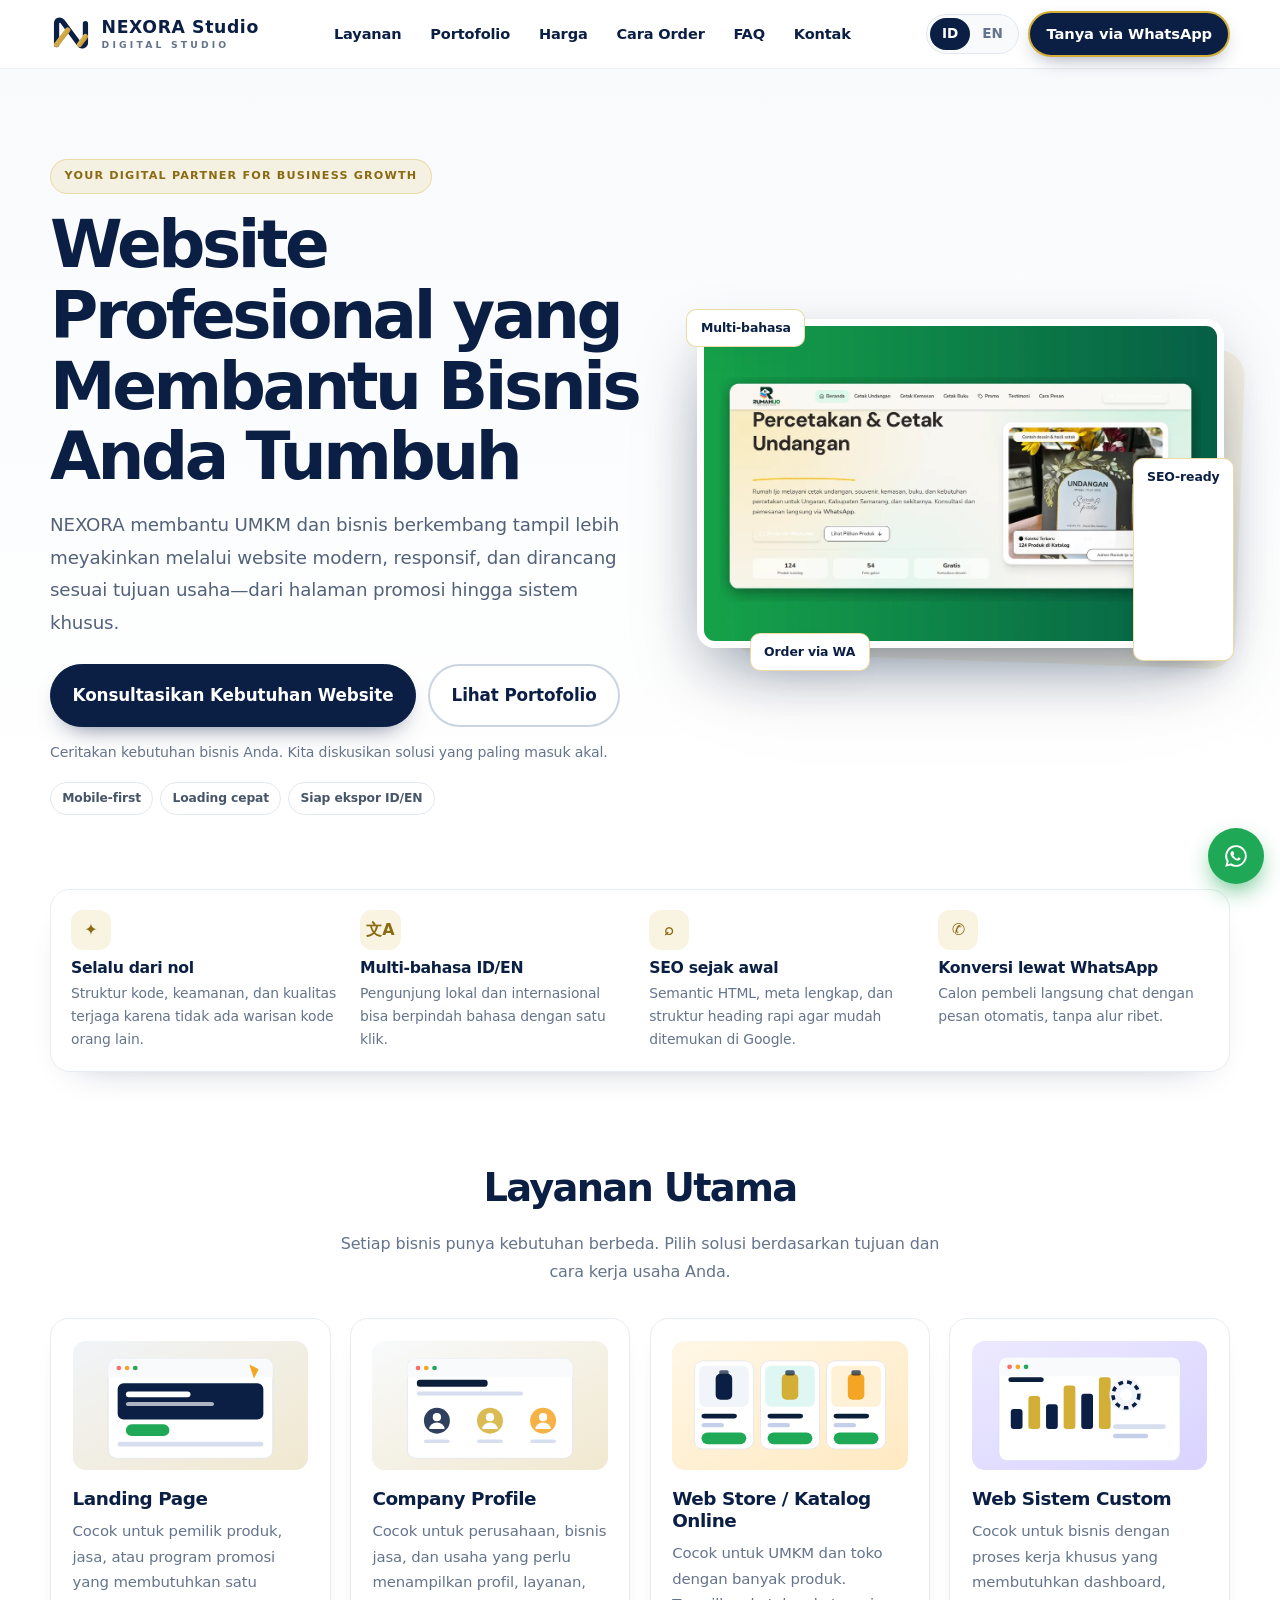
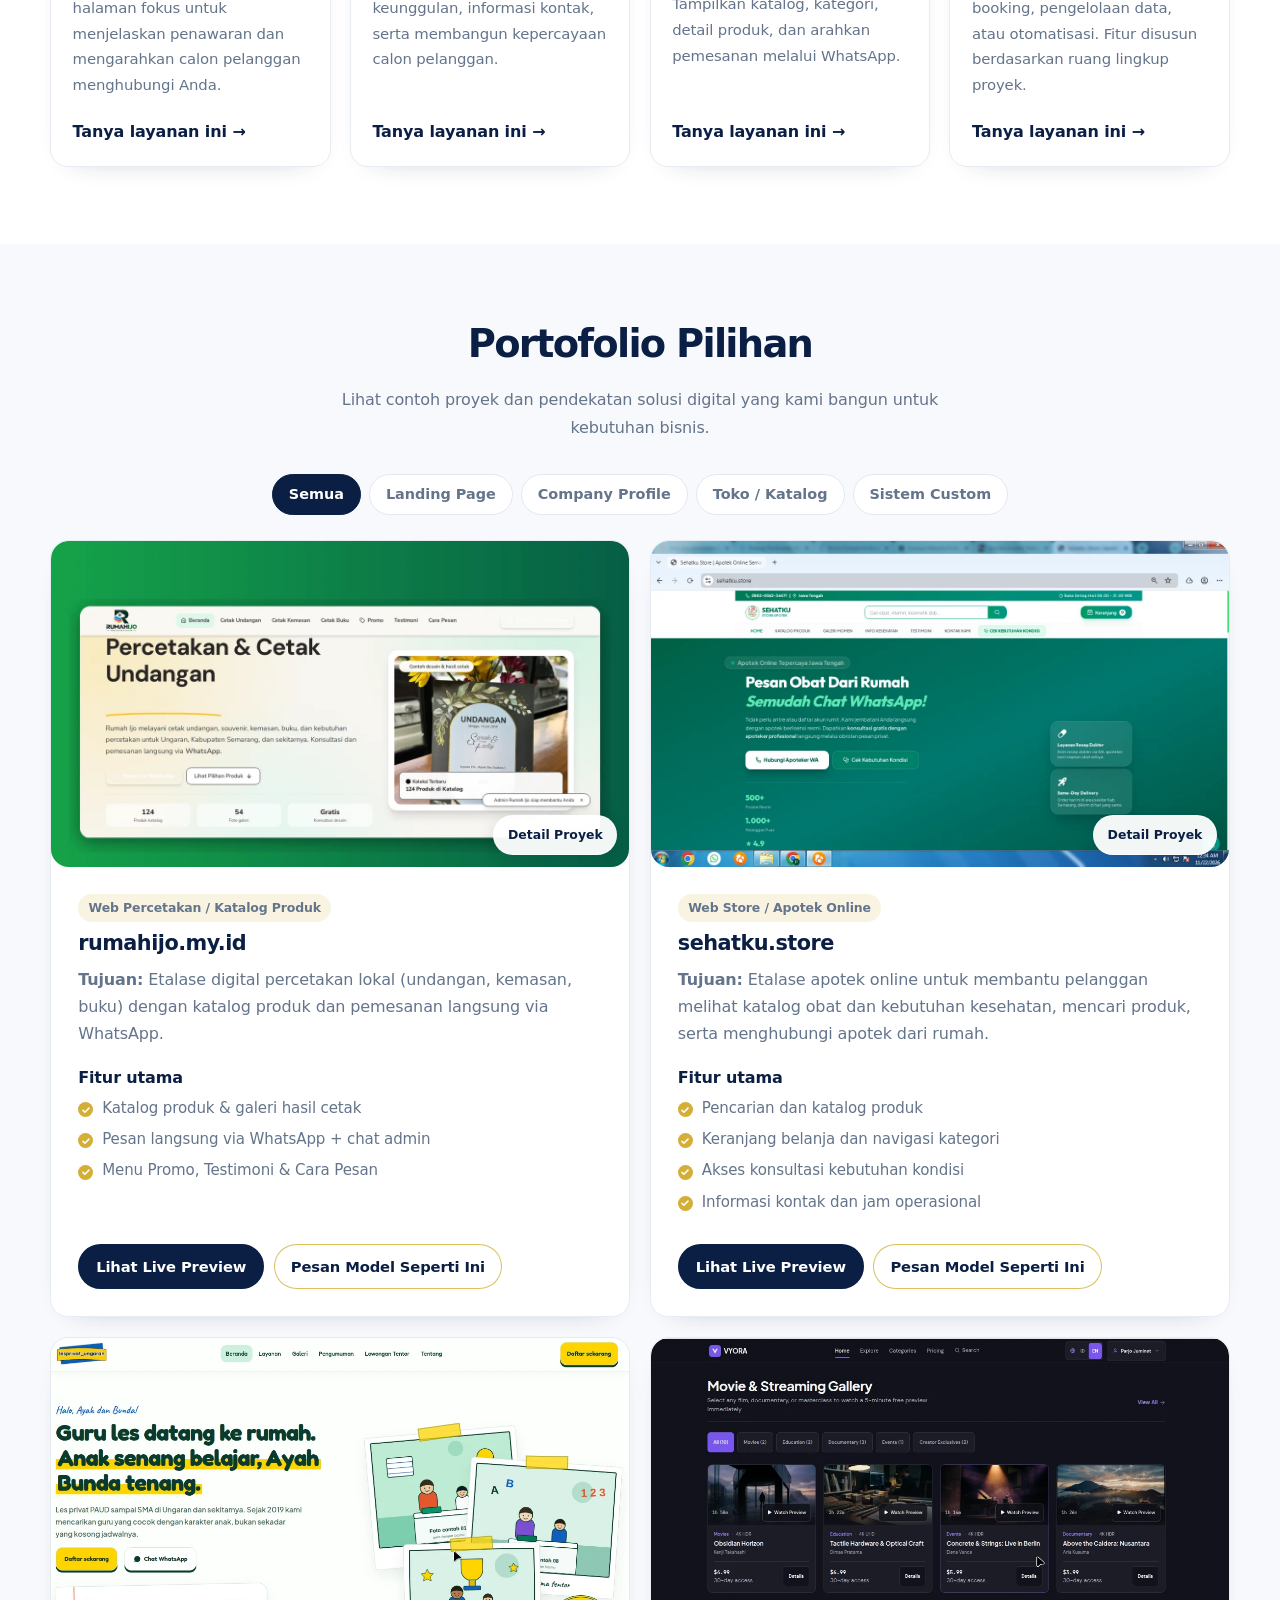
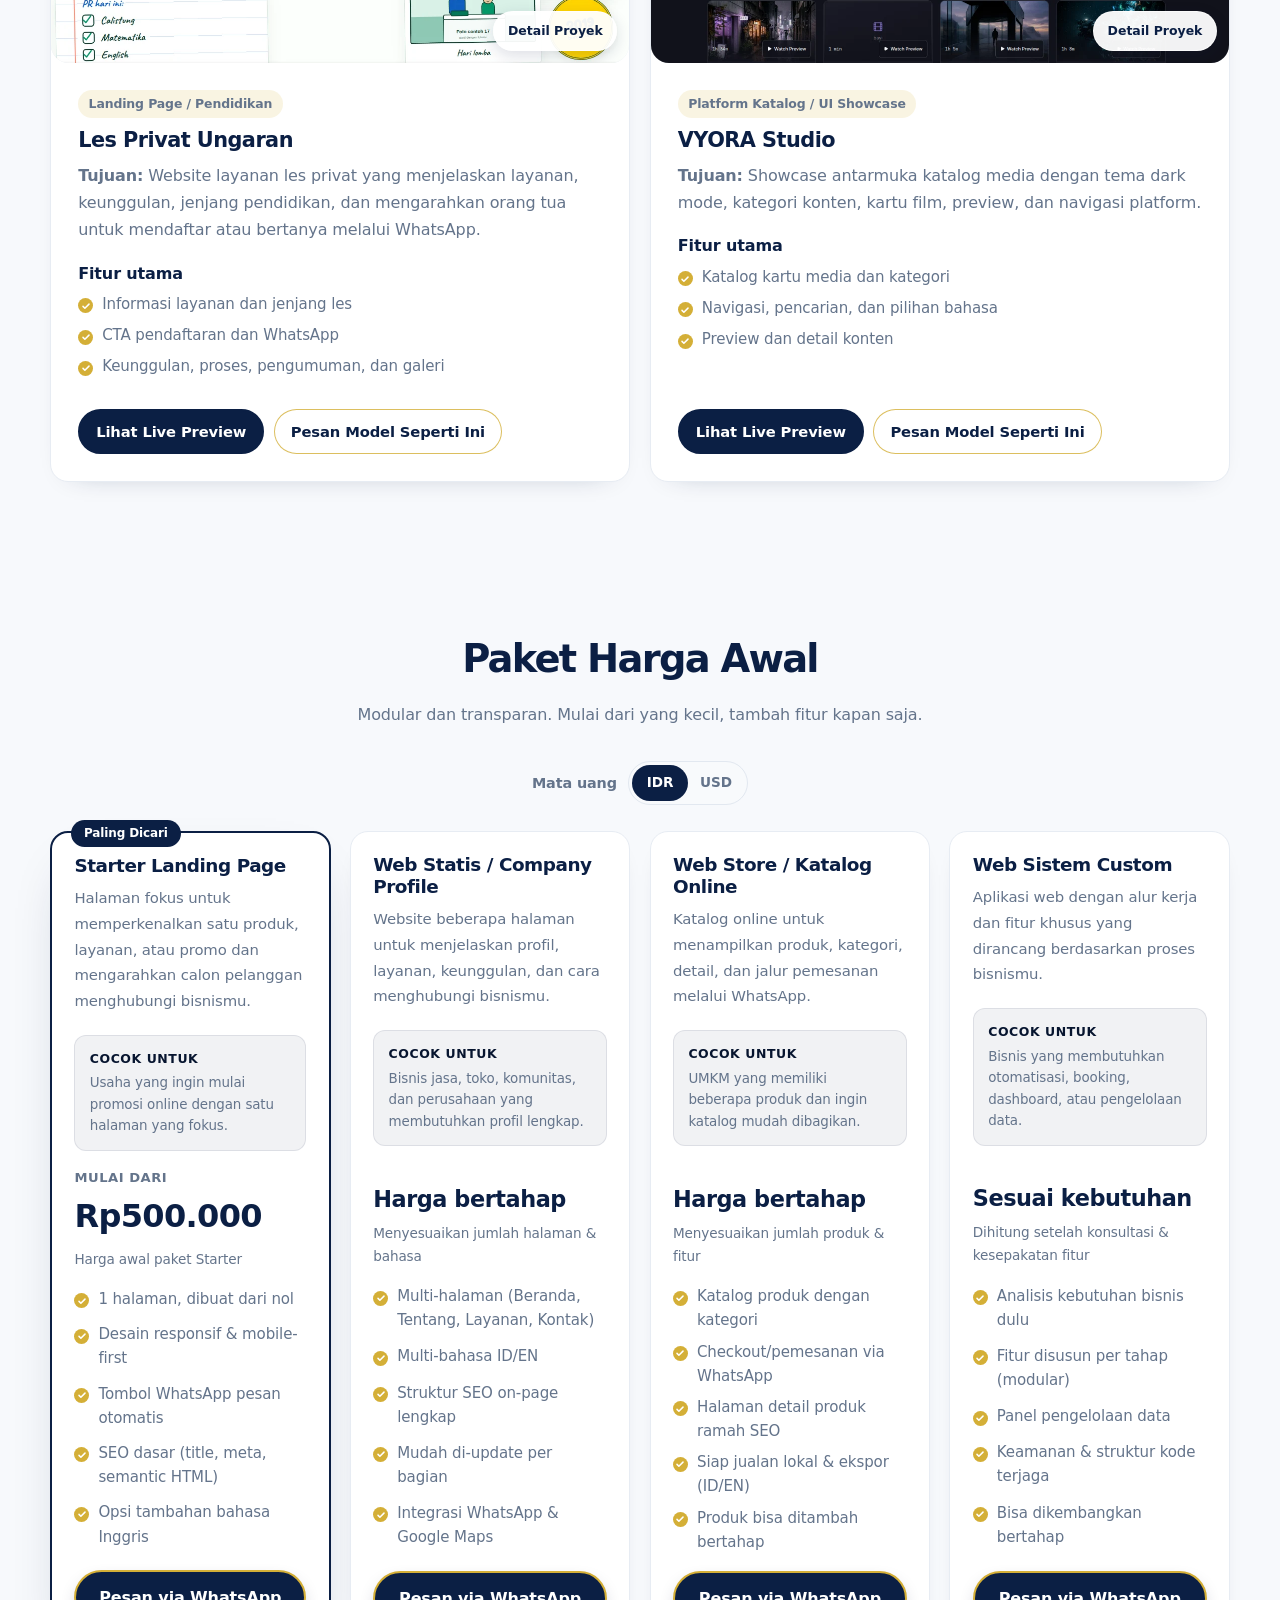
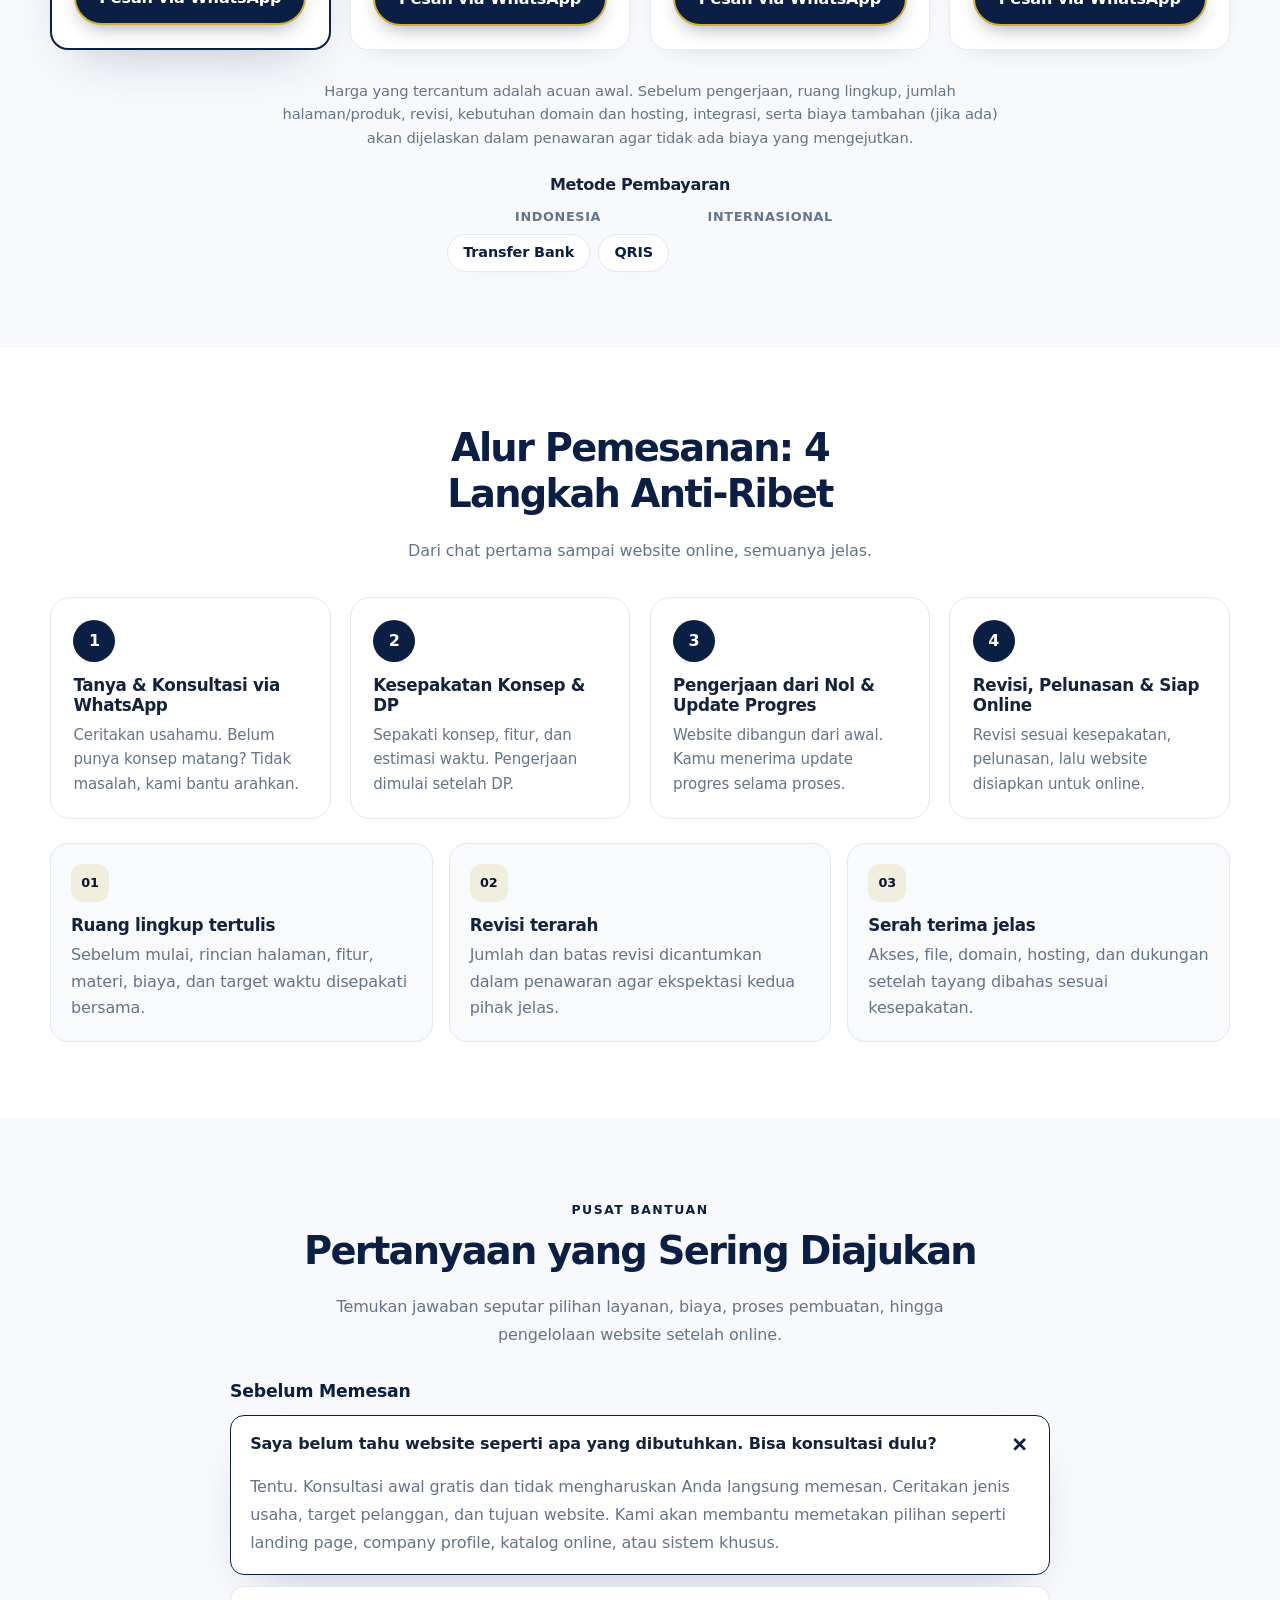
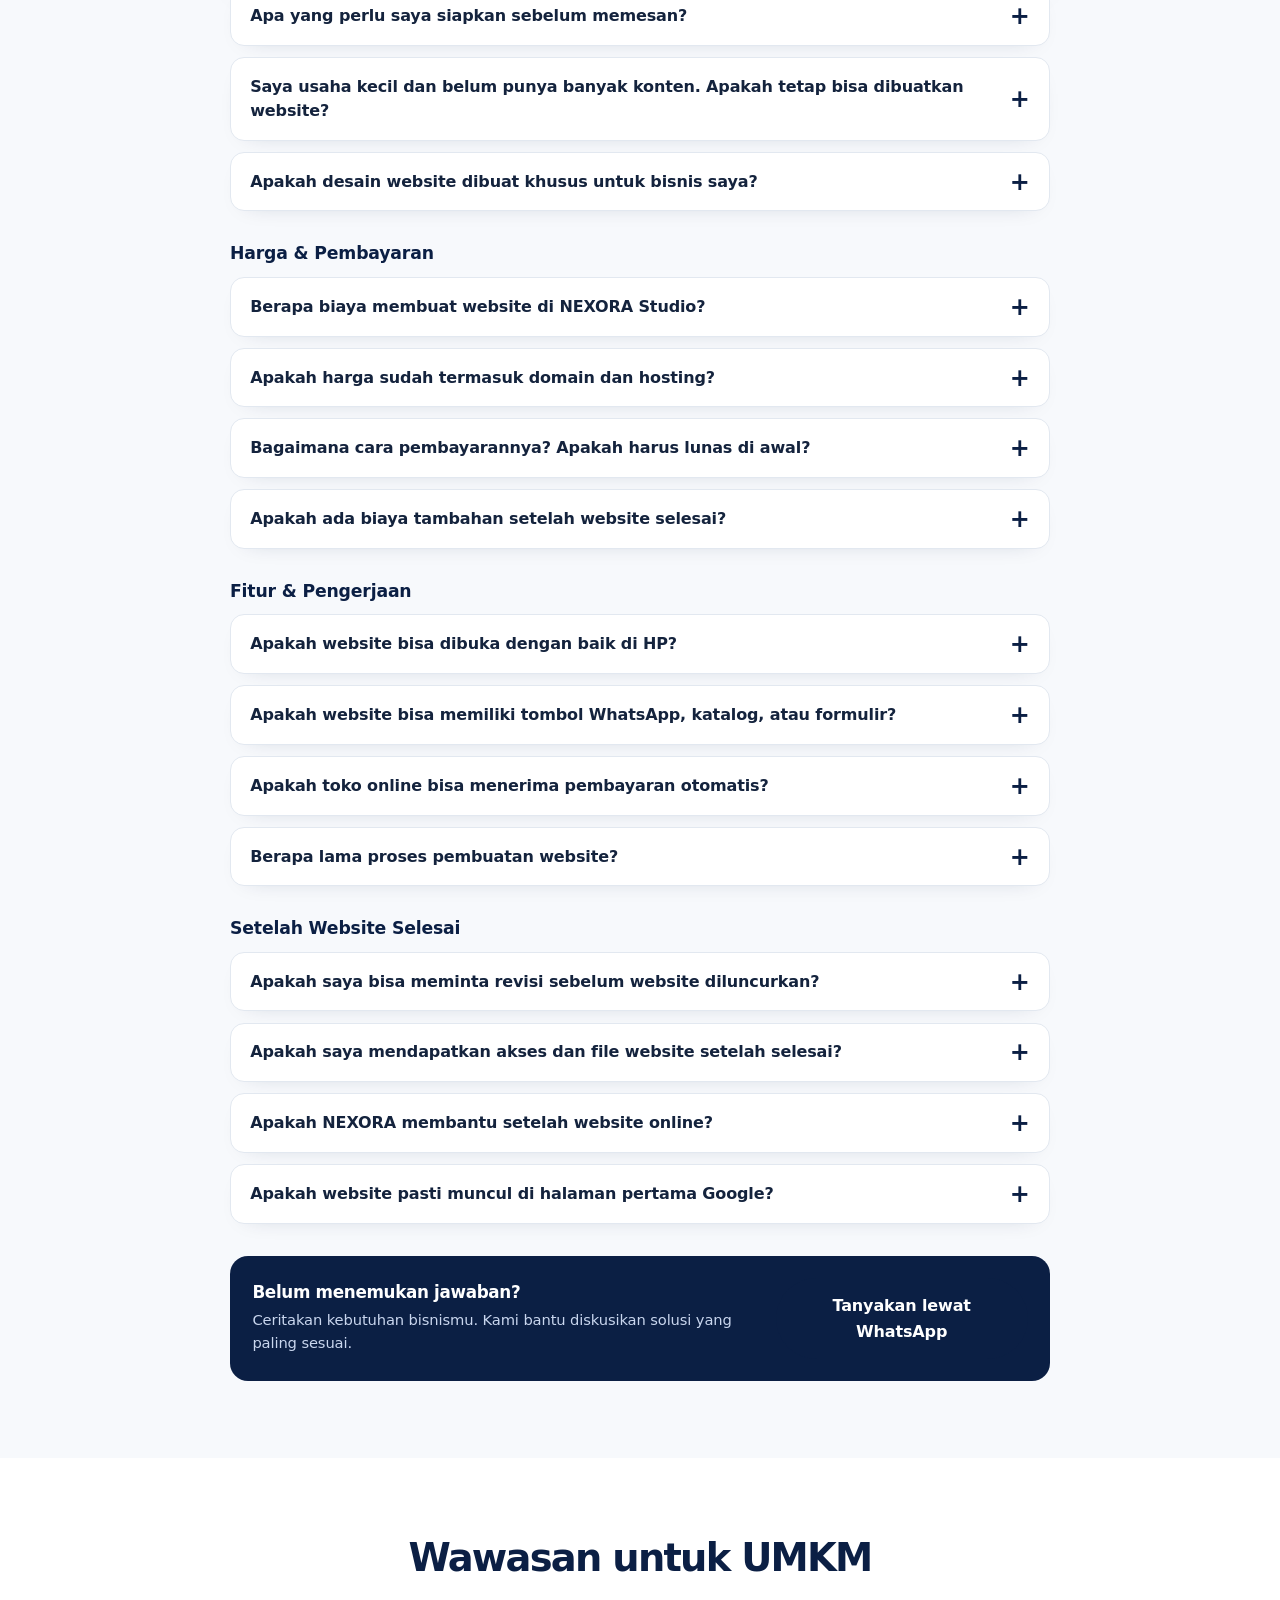
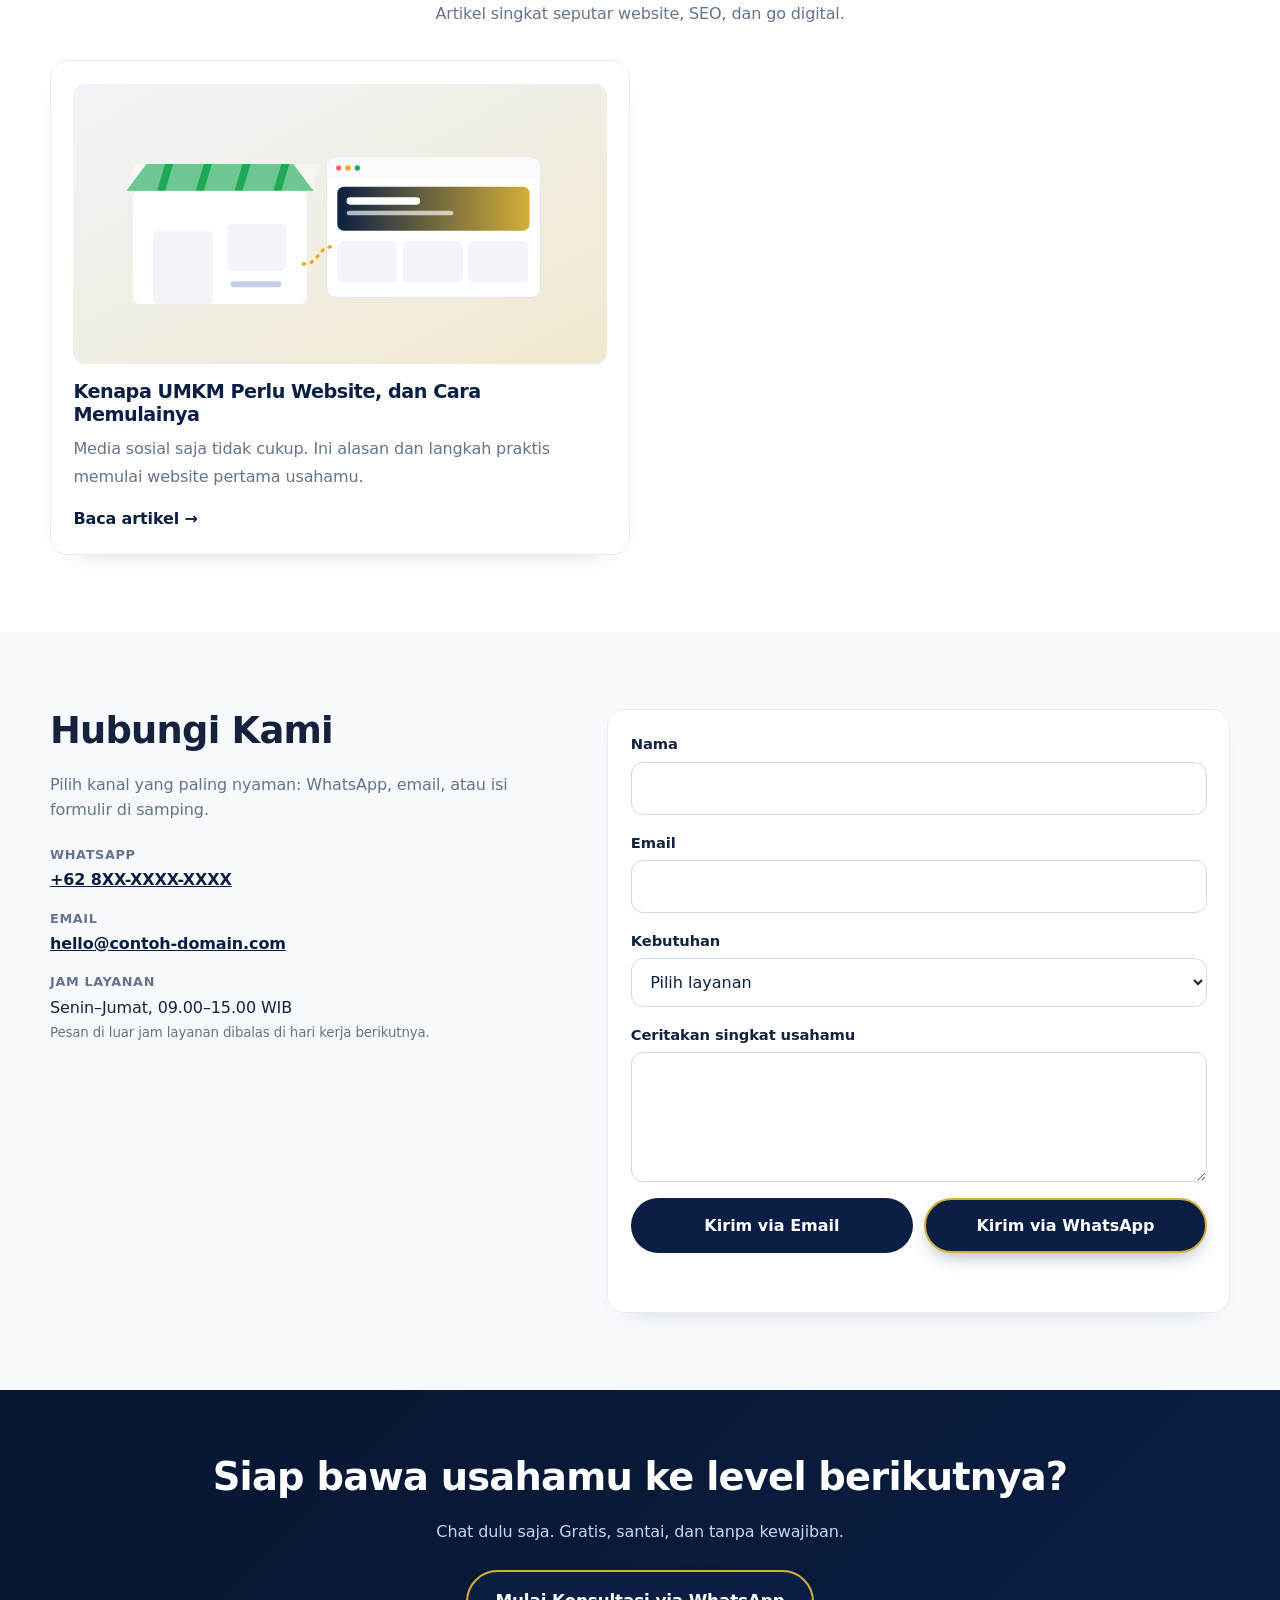
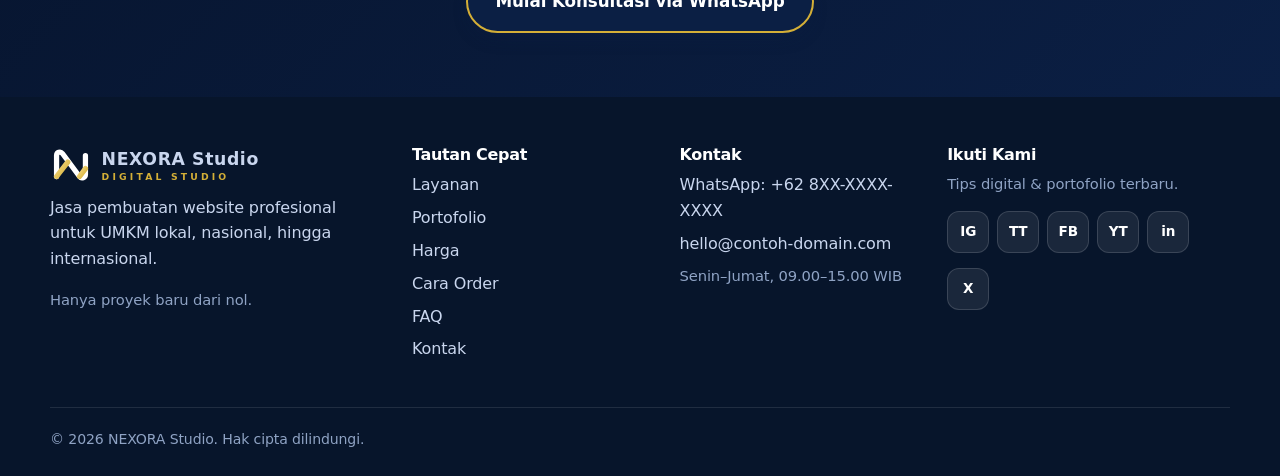
==== commit 1d58f257: "wd" ====
--- a/index.html
+++ b/index.html
@@ -123,7 +123,7 @@
     <section class="hero" aria-labelledby="hero-title">
       <div class="container hero-grid">
         <div class="hero-copy">
-          <p class="badge">Build Your Digital Presence.</p>
+          <p class="badge" data-i18n="hero.badge">Partner Digital untuk Bisnis Bertumbuh</p>
           <h1 id="hero-title" data-i18n="hero.title">Website Profesional untuk Bisnis yang Ingin Berkembang</h1>
           <p class="lead" data-i18n="hero.sub">Kami membantu UMKM dan bisnis kecil membangun kehadiran digital yang profesional melalui website modern, responsif, dan sesuai kebutuhan usaha.</p>
           <div class="hero-actions">
@@ -176,7 +176,7 @@
           </article>
           <article class="card service reveal">
             <img class="card-media" src="assets/img/service-company.svg" alt="" width="400" height="220" loading="lazy" decoding="async">
-            <h3 data-i18n="services.2.t">Web Statis / Company Profile</h3>
+            <h3 data-i18n="services.2.t">Company Profile</h3>
             <p data-i18n="services.2.d"></p>
             <a class="link-arrow" href="#" data-wa="service:2" target="_blank" rel="noopener" data-i18n="services.ask">Tanya layanan ini</a>
           </article>
--- a/css/style.css
+++ b/css/style.css
@@ -475,3 +475,141 @@
 @media (hover: none) { .thumb-overlay { display: none; } }
 @media (max-width: 639px) { .thumb-details { right: .55rem; bottom: .55rem; padding: .5rem .75rem; } .portfolio-modal { padding: .5rem; } .portfolio-modal-panel { border-radius: 18px; max-height: 94vh; } }
 @media (prefers-reduced-motion: reduce) { .portfolio-card, .thumb-overlay, .thumb-overlay > span, .portfolio-modal-panel { transition: none; animation: none; } }
+
+/* =====================================================================
+   NEXORA Studio — Stage 1 visual refinement
+   Premium, calm, conversion-focused and mobile-first.
+   ===================================================================== */
+:root {
+  --font: Inter, ui-sans-serif, system-ui, -apple-system, BlinkMacSystemFont, "Segoe UI", sans-serif;
+  --radius: 20px;
+  --shadow: 0 22px 55px -28px rgba(11, 31, 68, .32);
+  --shadow-sm: 0 8px 24px -18px rgba(11, 31, 68, .28);
+}
+
+body { color: #14233D; letter-spacing: -.008em; }
+.container { width: min(1180px, 100% - 2.5rem); }
+.site-header { background: rgba(255,255,255,.94); border-bottom-color: rgba(11,31,68,.08); }
+.logo-word strong { letter-spacing: .035em; }
+.nav li a { font-size: .91rem; font-weight: 650; }
+.nav-cta-desktop { white-space: nowrap; }
+
+.hero {
+  padding-block: clamp(2.5rem, 6vw, 5.6rem);
+  background: linear-gradient(180deg, #F8FAFC 0%, #FFFFFF 88%);
+}
+.hero-grid { gap: clamp(2rem, 4.5vw, 4.5rem); }
+.hero-copy { max-width: 640px; }
+.hero .badge {
+  color: #8A6B12;
+  background: rgba(212,175,55,.13);
+  border: 1px solid rgba(212,175,55,.34);
+  padding: .48rem .85rem;
+  font-size: .7rem;
+  font-weight: 800;
+  letter-spacing: .105em;
+}
+.hero h1 {
+  max-width: 14ch;
+  color: var(--brand);
+  font-size: clamp(2.35rem, 5.15vw, 4.35rem);
+  line-height: 1.075;
+  letter-spacing: -.052em;
+  text-wrap: balance;
+  margin-bottom: 1rem;
+}
+.hero .lead {
+  max-width: 54ch;
+  color: #52627A;
+  font-size: clamp(1rem, 1.55vw, 1.14rem);
+  line-height: 1.78;
+}
+.hero-actions { gap: .75rem; margin-top: 1.55rem; }
+.hero-actions .btn { min-height: 52px; padding-inline: 1.35rem; }
+.hero-actions .btn-wa {
+  background: var(--brand);
+  color: #fff;
+  border: 1px solid var(--brand);
+  box-shadow: 0 12px 26px -15px rgba(11,31,68,.75);
+}
+.hero-actions .btn-wa:hover { background: #17396D; }
+.hero-actions .btn-ghost { border-color: #CBD5E1; background: rgba(255,255,255,.85); }
+.hero-note { margin: .9rem 0 1rem; font-size: .88rem; color: #64748B; }
+.chips { gap: .45rem; }
+.chips li { font-size: .77rem; color: #475569; padding: .35rem .7rem; box-shadow: none; background: rgba(255,255,255,.75); }
+.hero-visual { padding: .8rem 0 1.25rem; }
+.hero-visual::before { inset: 10% -3% 2% 7%; border-radius: 26px; background: #D4AF37; opacity: .12; transform: rotate(2deg); }
+.hero-art {
+  max-width: 650px;
+  aspect-ratio: 16 / 10;
+  object-fit: cover;
+  object-position: top center;
+  border: 7px solid #fff;
+  border-radius: 18px;
+  box-shadow: 0 30px 70px -38px rgba(11,31,68,.65);
+}
+.float-card { border-radius: 10px; font-size: .78rem; box-shadow: 0 12px 28px -18px rgba(11,31,68,.5); }
+
+.why { margin-top: -1rem; }
+.why-grid { border-color: #E8EDF4; box-shadow: 0 16px 38px -30px rgba(11,31,68,.45); padding: 1.25rem; }
+.why-item { min-width: 0; }
+.why-item h3 { color: var(--brand); font-size: .98rem; }
+.why-item p { line-height: 1.65; font-size: .87rem; }
+.ico { background: rgba(212,175,55,.15); color: #8A6B12; }
+
+.section { padding-block: clamp(3.25rem, 6vw, 5.5rem); }
+.section-head { margin-bottom: 2rem; }
+.section-head h2 { color: var(--brand); letter-spacing: -.045em; text-wrap: balance; }
+.section-head p { max-width: 62ch; margin-inline: auto; line-height: 1.75; }
+.card { border-color: #E7ECF3; border-radius: 18px; box-shadow: 0 10px 28px -24px rgba(11,31,68,.45); }
+.card h3 { color: var(--brand); letter-spacing: -.025em; }
+.card p { line-height: 1.72; }
+.service { display: flex; flex-direction: column; align-items: flex-start; min-height: 100%; }
+.service .card-media { border-radius: 13px; background: #F1F5F9; }
+.service h3 { margin-top: .15rem; margin-bottom: .55rem; }
+.service p { flex: 1; font-size: .93rem; }
+.service .link-arrow { display: inline-flex; align-items: center; gap: .35rem; margin-top: .35rem; font-weight: 750; text-decoration: none; }
+.service .link-arrow:hover { color: #8A6B12; }
+.section-alt { background: #F7F9FC; }
+
+@media (min-width: 640px) {
+  .why-grid { gap: 1.15rem; }
+  .service { padding: 1.35rem; }
+}
+@media (min-width: 861px) {
+  .hero { padding-block: clamp(4rem, 7vw, 6rem); }
+  .hero-grid { grid-template-columns: minmax(0,1.05fr) minmax(0,.95fr); }
+  .hero-visual { margin-right: .4rem; }
+}
+@media (max-width: 860px) {
+  .nav { border-radius: 0 0 18px 18px; }
+  .nav ul { gap: .05rem; }
+  .nav li a { font-size: 1rem; }
+}
+@media (max-width: 639px) {
+  .container { width: min(100% - 2rem, 560px); }
+  .hero { padding-block: 2.15rem 2.6rem; }
+  .hero h1 { max-width: 13ch; font-size: clamp(2.25rem, 10.2vw, 3.05rem); line-height: 1.08; }
+  .hero .lead { font-size: 1rem; line-height: 1.7; }
+  .hero-actions { display: grid; grid-template-columns: 1fr; gap: .65rem; margin-top: 1.25rem; }
+  .hero-actions .btn { width: 100%; }
+  .hero-note { font-size: .84rem; }
+  .chips li { font-size: .73rem; }
+  .hero-visual { margin-top: .25rem; }
+  .hero-art { border-width: 5px; border-radius: 14px; aspect-ratio: 4 / 3; }
+  .why { margin-top: 0; padding-top: .5rem; }
+  .why-grid { grid-template-columns: repeat(2,minmax(0,1fr)); gap: 1rem .8rem; padding: 1rem; border-radius: 16px; }
+  .why-item h3 { font-size: .9rem; }
+  .why-item p { font-size: .81rem; }
+  .ico { width: 34px; min-width: 34px; height: 34px; border-radius: 10px; font-size: .9rem; }
+  .section-head h2 { font-size: clamp(1.65rem, 7vw, 2.1rem); }
+  .service { padding: 1.1rem; }
+  .service p { font-size: .9rem; }
+}
+@media (max-width: 380px) {
+  .hero h1 { font-size: 2.12rem; }
+  .why-grid { gap: .85rem .65rem; }
+  .why-item h3 { font-size: .86rem; }
+  .why-item p { font-size: .78rem; }
+  .hero .badge { font-size: .64rem; letter-spacing: .08em; }
+}
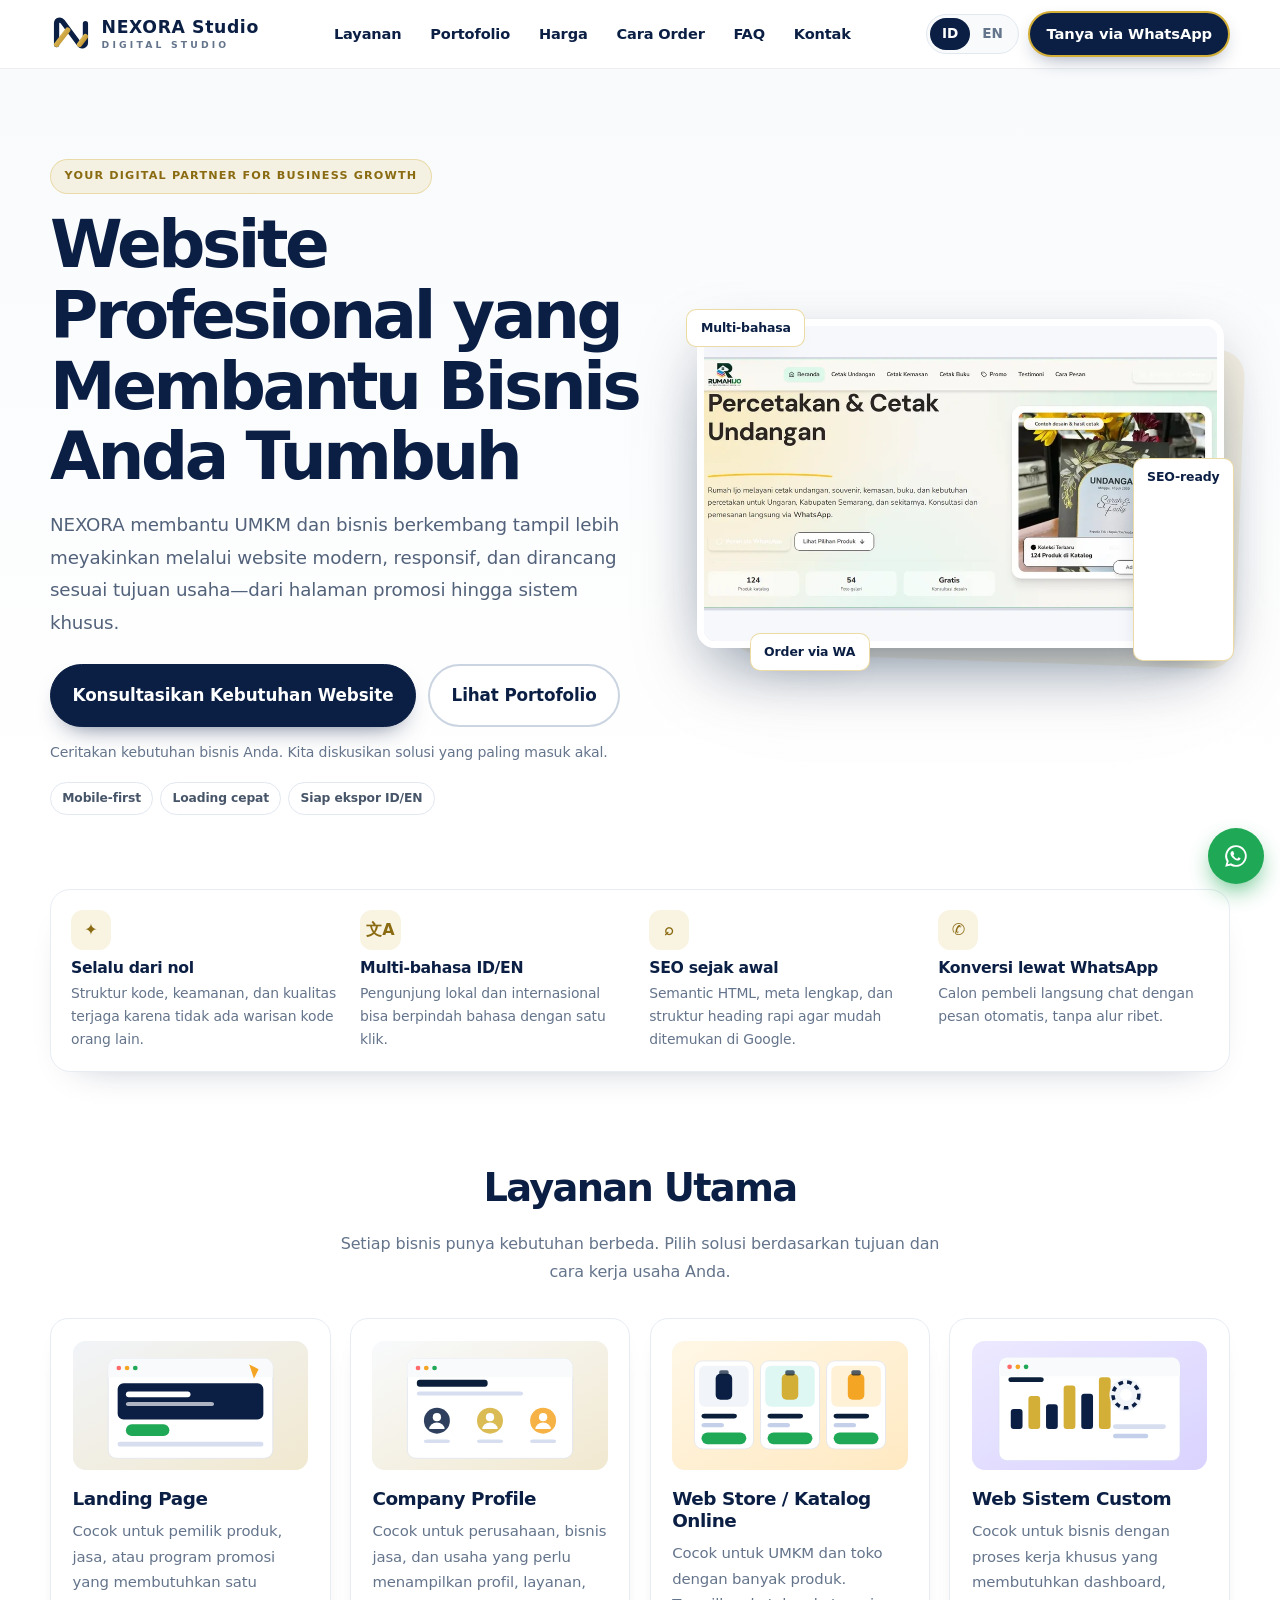
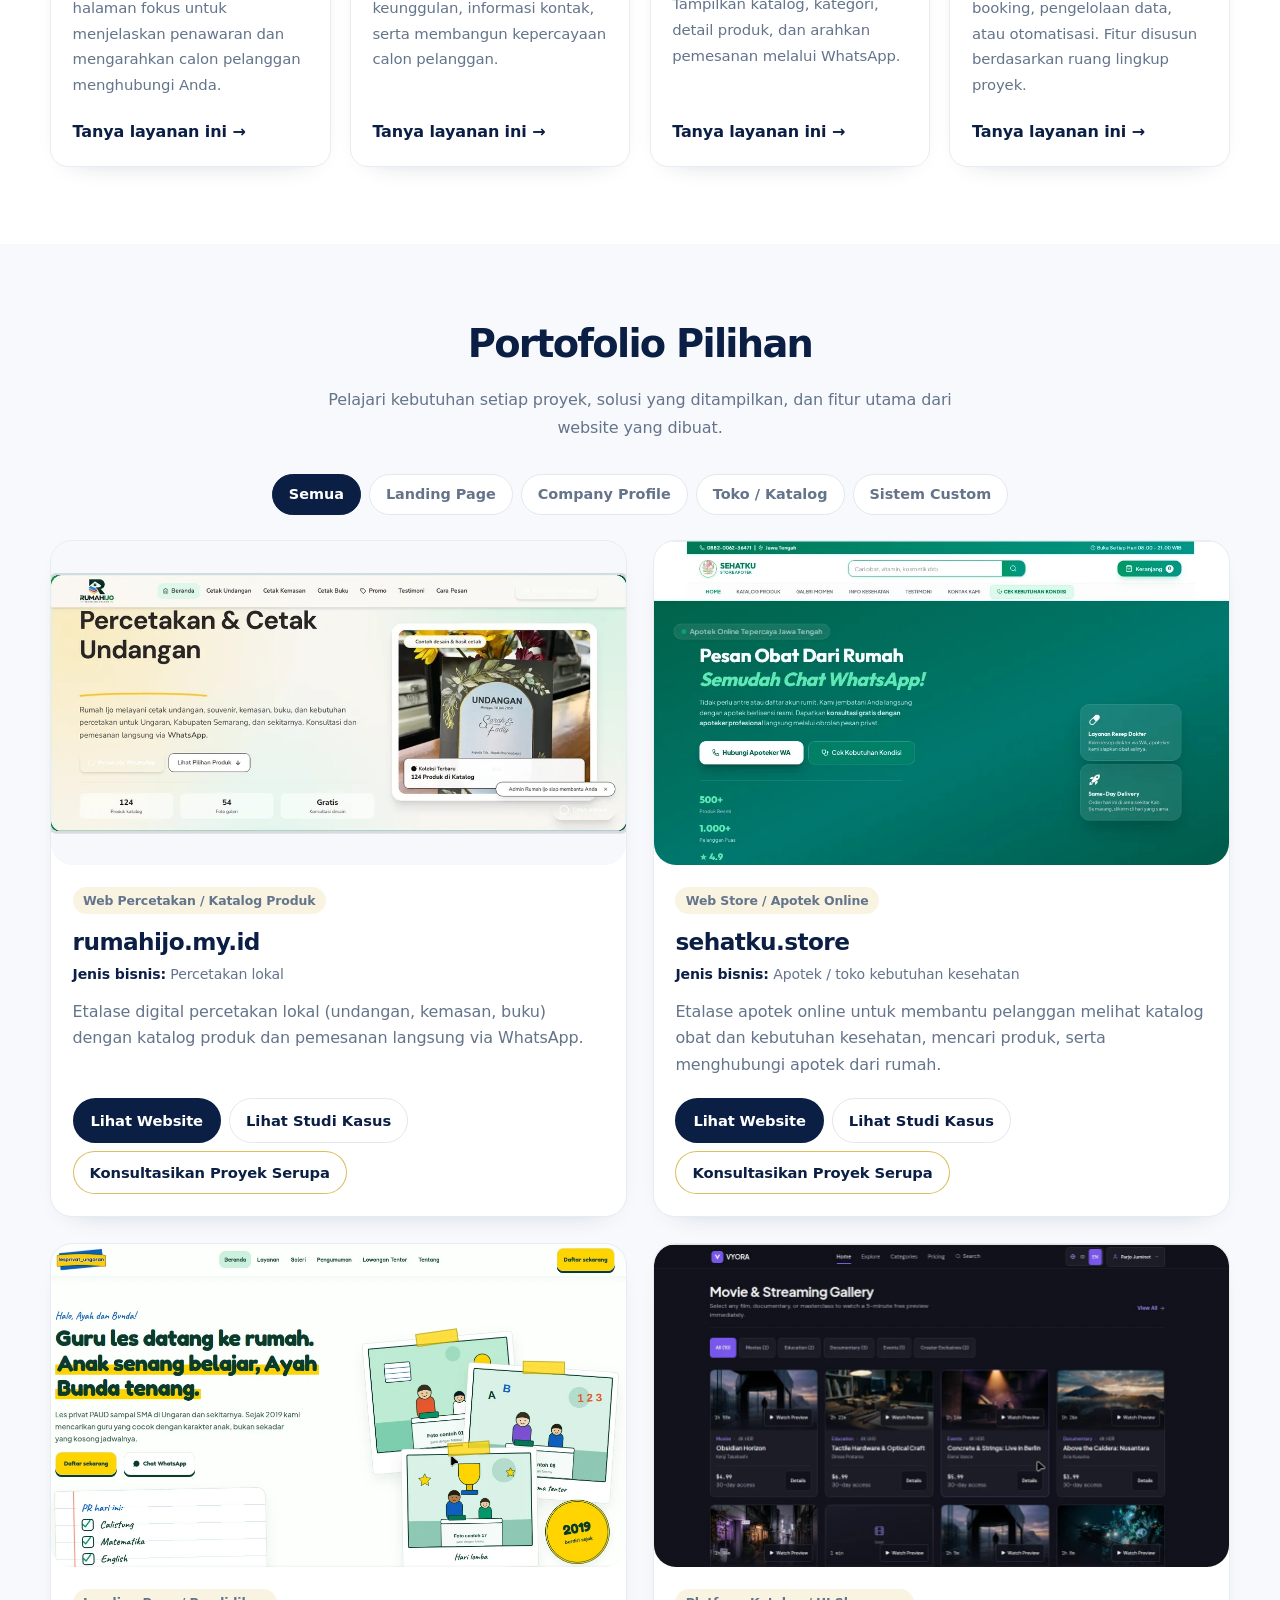
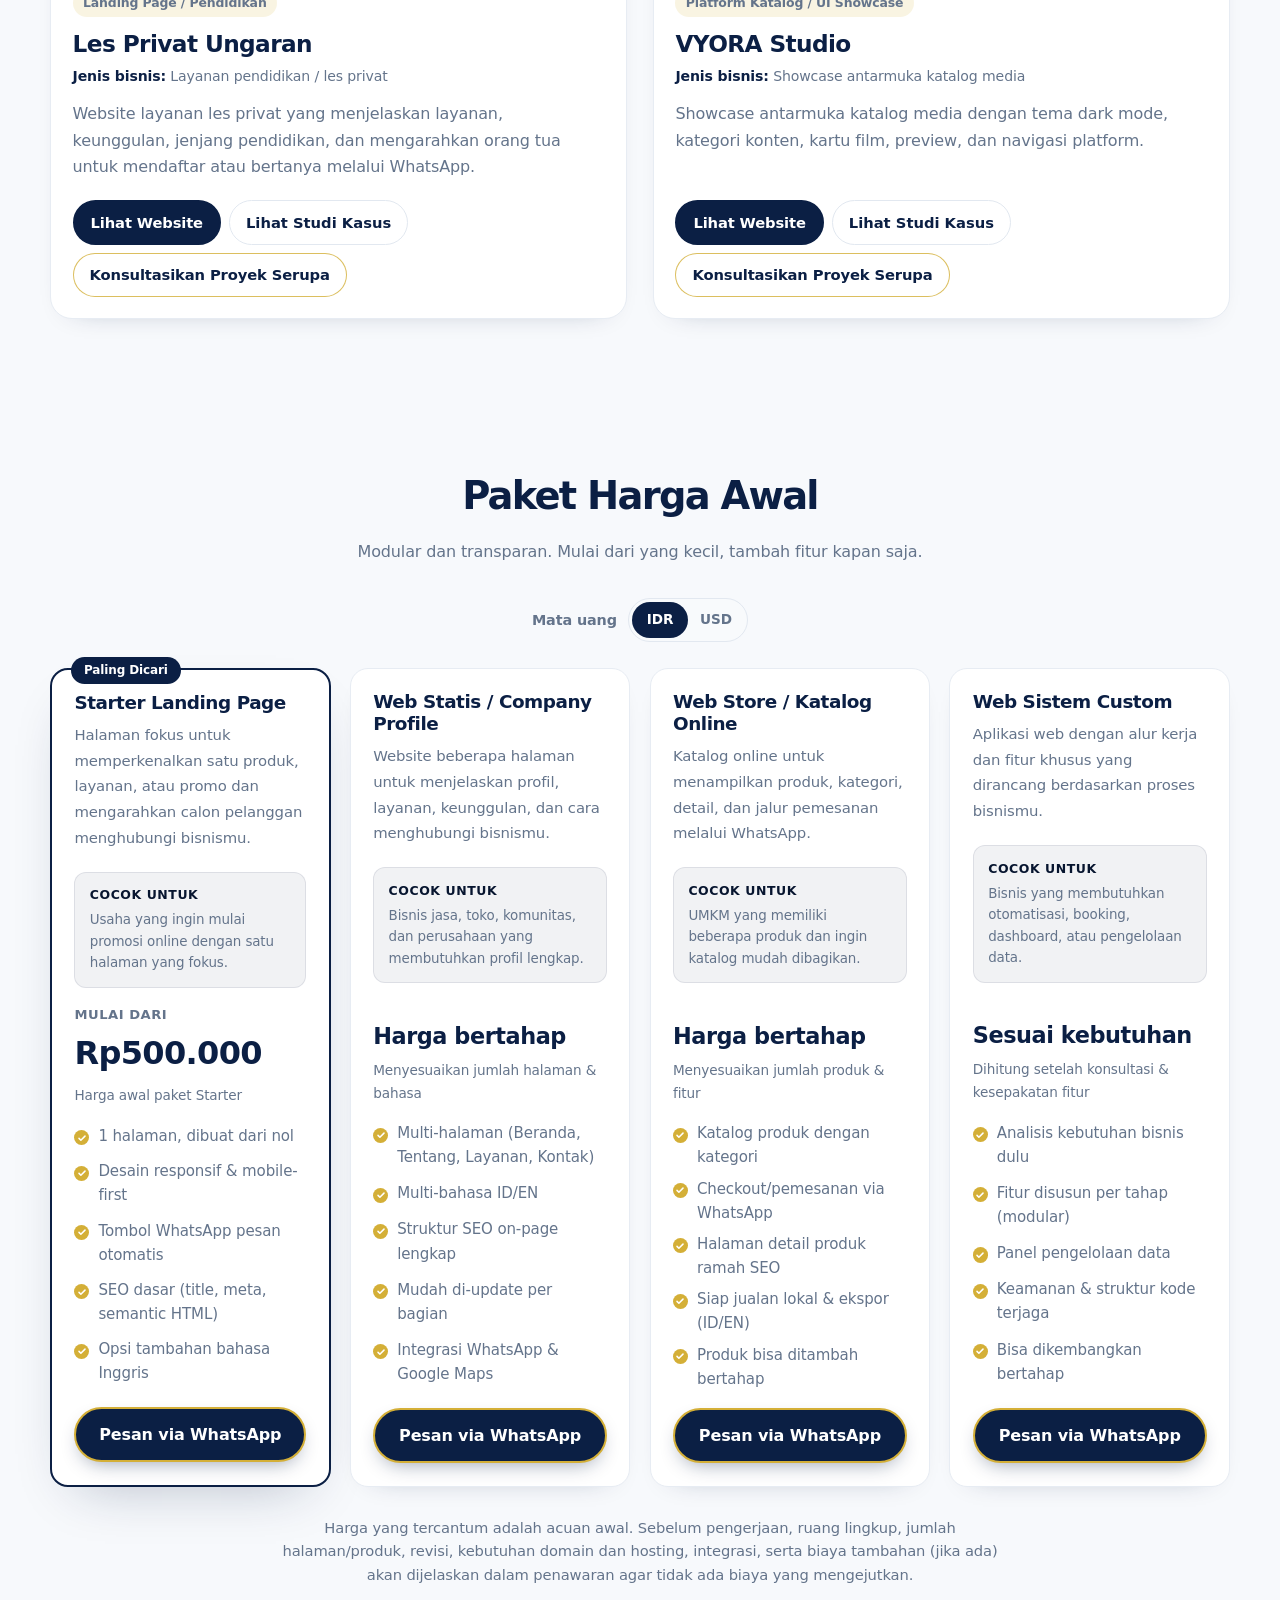
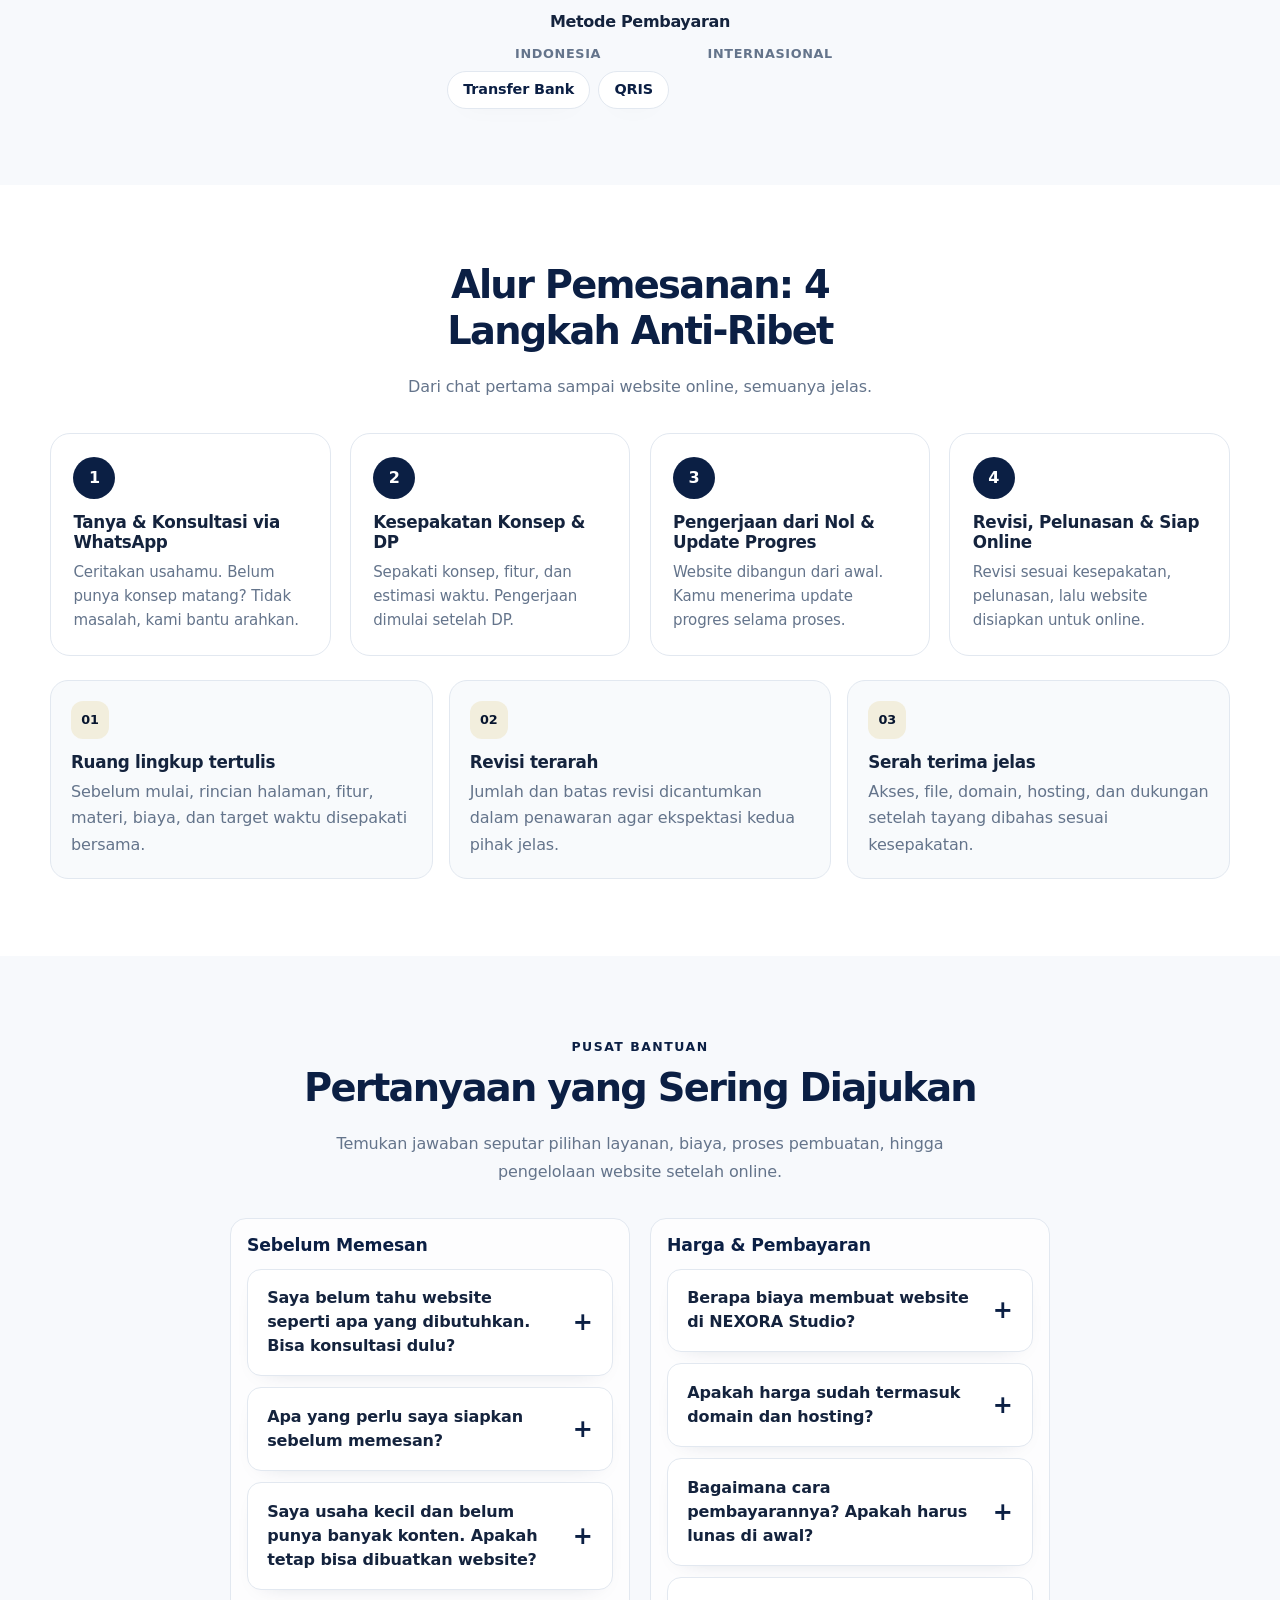
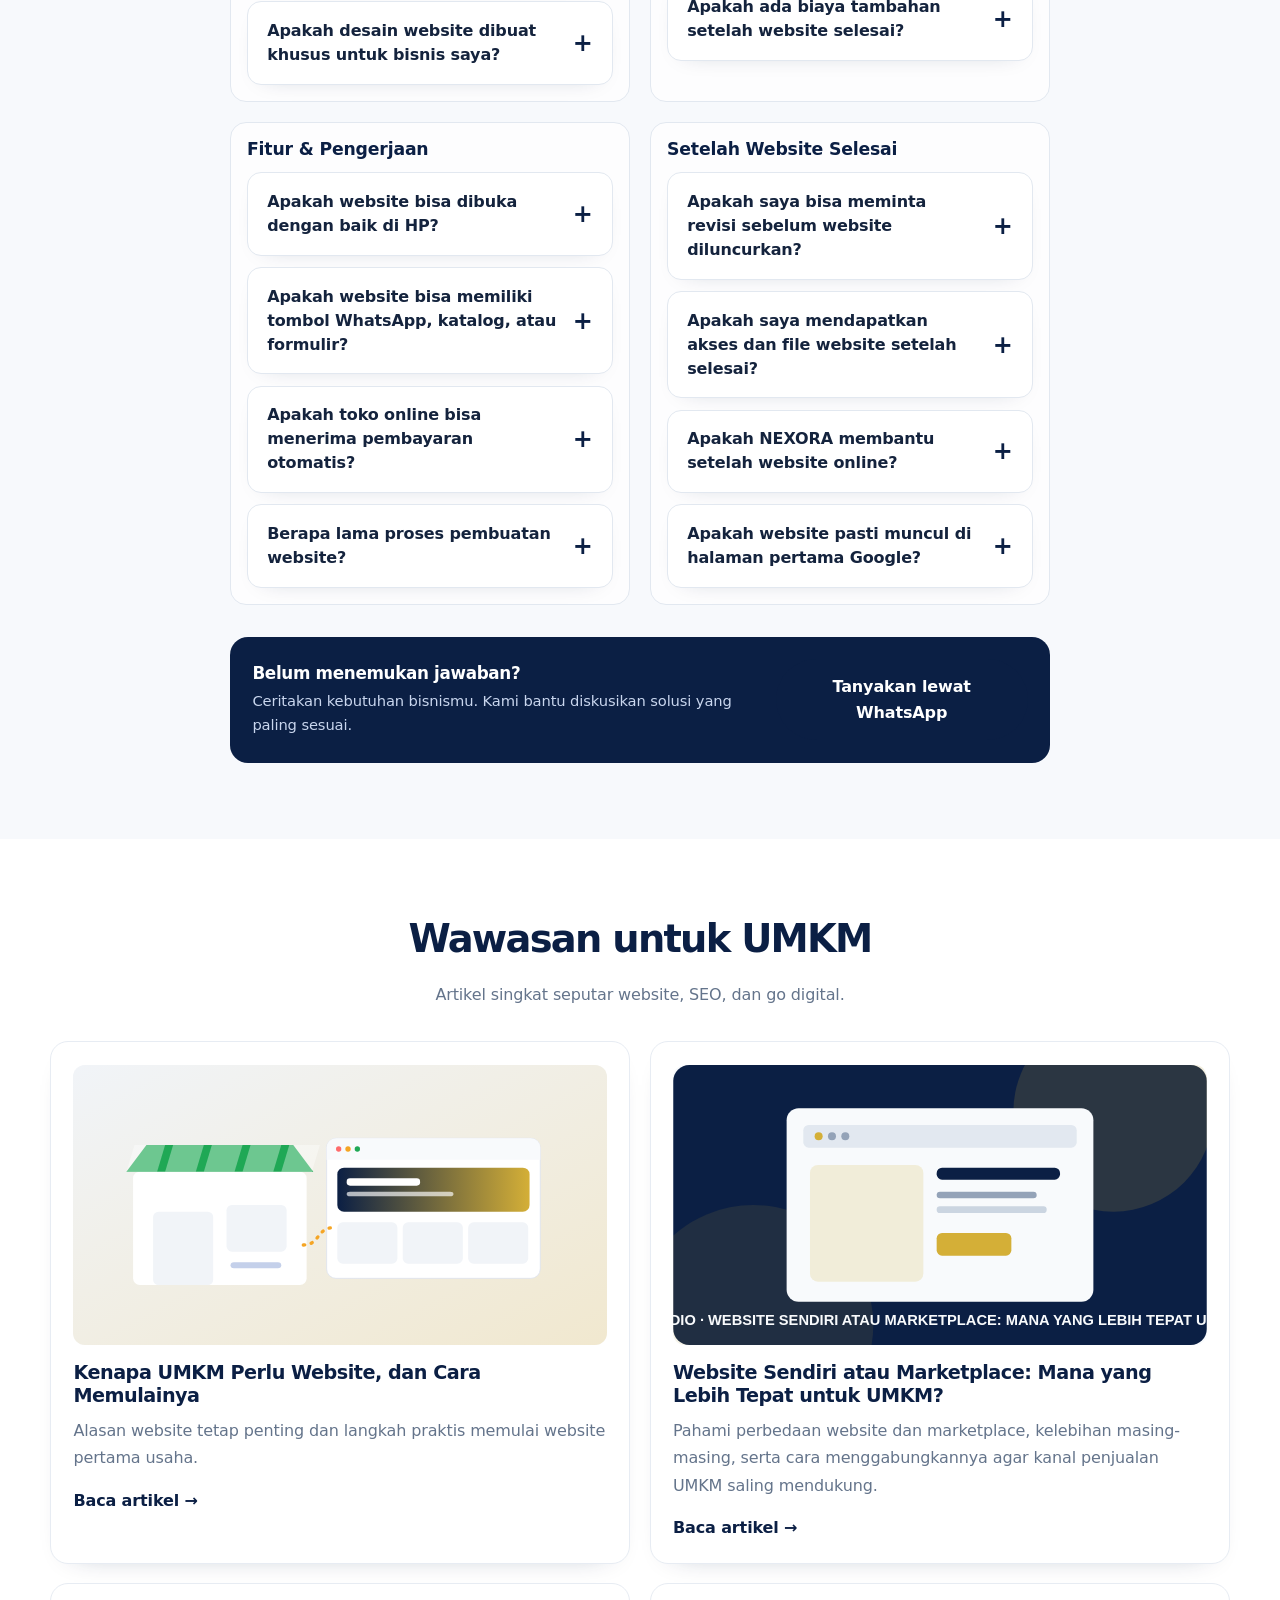
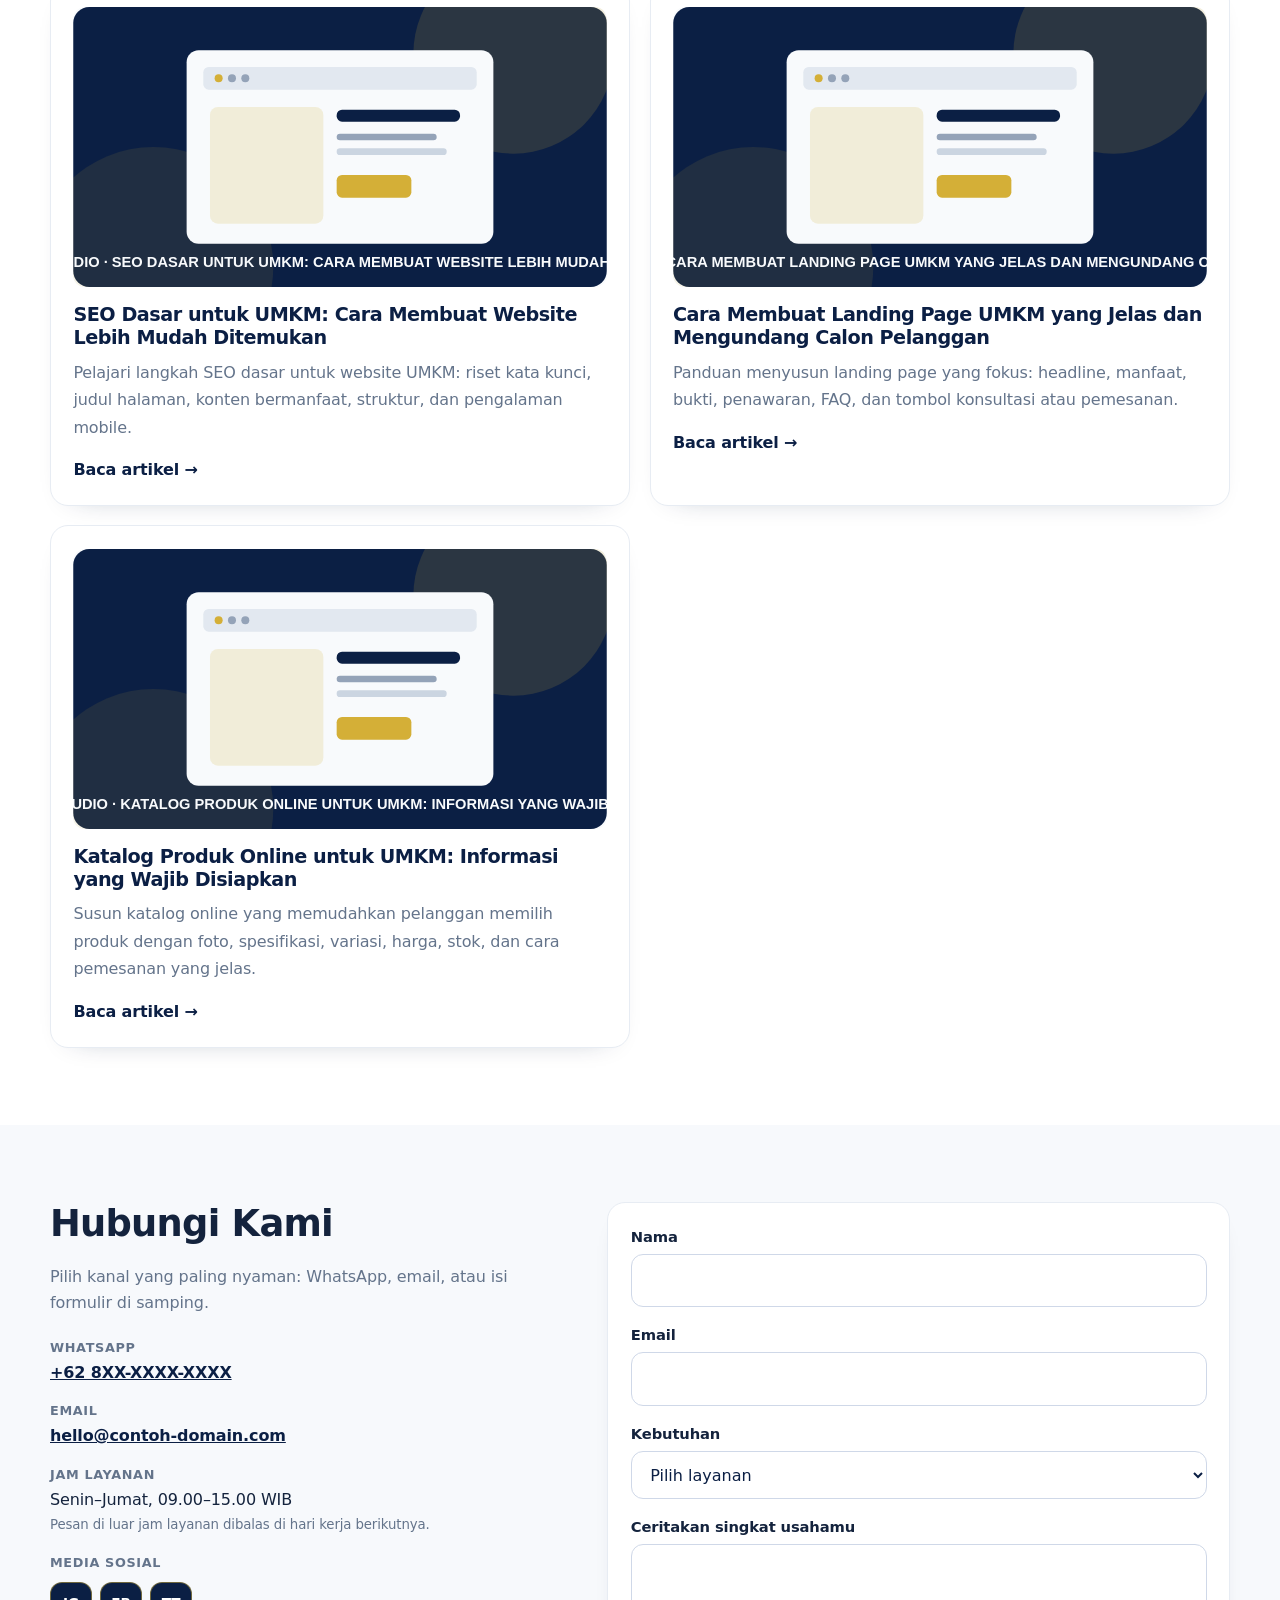
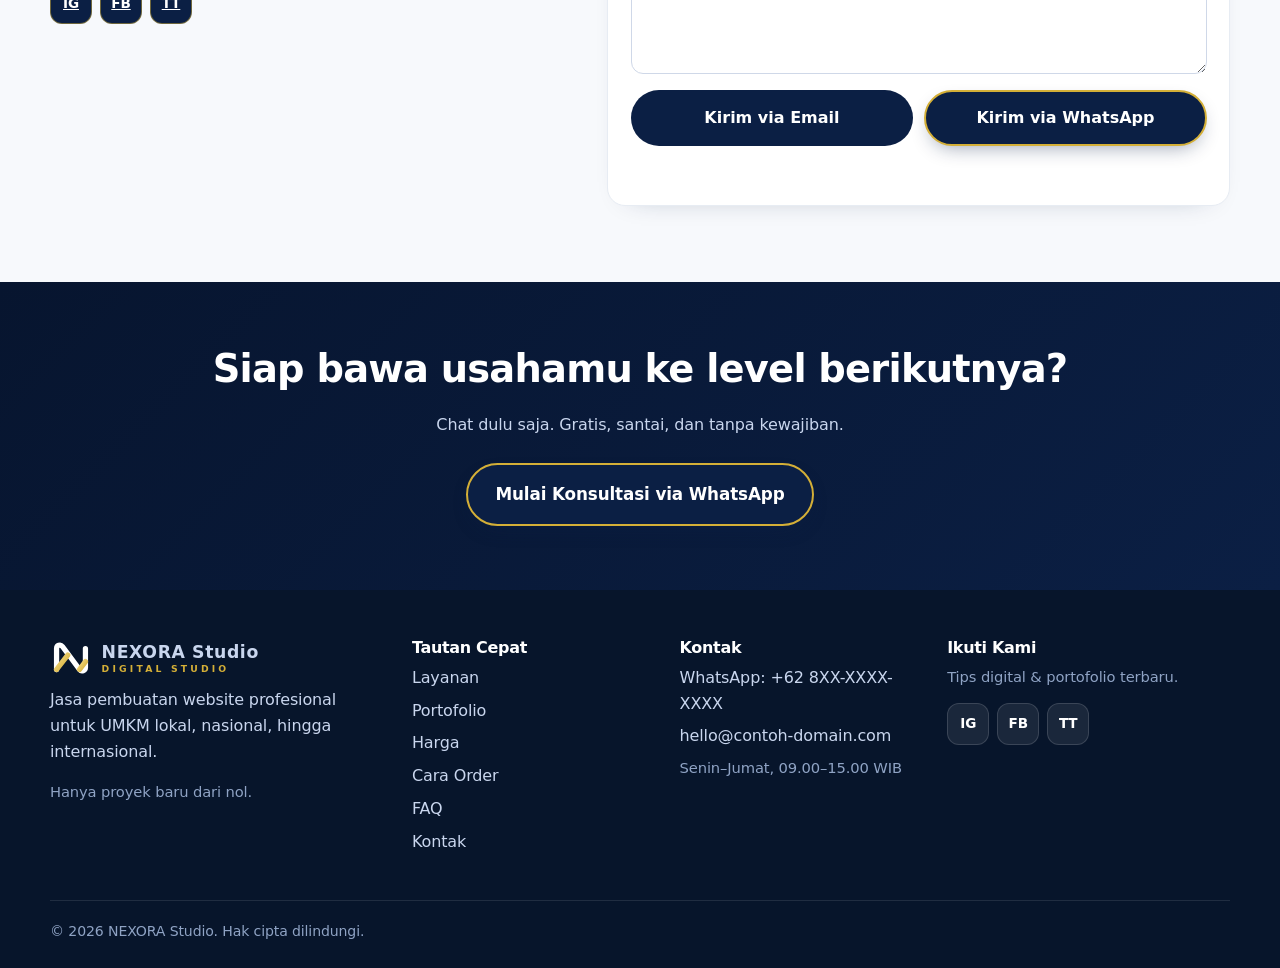
==== commit 83cea923: "dfs" ====
--- a/index.html
+++ b/index.html
@@ -273,7 +273,7 @@
           <section class="faq-group" aria-labelledby="faq-group-start">
             <h3 id="faq-group-start" data-i18n="faq.group1">Sebelum Memesan</h3>
             <div class="faq">
-              <details class="reveal" open><summary data-i18n="faq.q1"></summary><p data-i18n="faq.a1"></p></details>
+              <details class="reveal"><summary data-i18n="faq.q1"></summary><p data-i18n="faq.a1"></p></details>
               <details class="reveal"><summary data-i18n="faq.q2"></summary><p data-i18n="faq.a2"></p></details>
               <details class="reveal"><summary data-i18n="faq.q3"></summary><p data-i18n="faq.a3"></p></details>
               <details class="reveal"><summary data-i18n="faq.q4"></summary><p data-i18n="faq.a4"></p></details>
@@ -336,6 +336,10 @@
             <li><span class="cl-label">Email</span><a id="contactEmail" href="#"></a></li>
             <li><span class="cl-label" data-i18n="contact.hoursTitle">Jam Layanan</span><span data-i18n="hours.text">Senin–Jumat, 09.00–15.00 WIB</span><small data-i18n="hours.note"></small></li>
           </ul>
+          <div class="contact-social-block">
+            <span class="cl-label">Media Sosial</span>
+            <ul id="contactSocialList" class="social" aria-label="Media sosial NEXORA Studio"></ul>
+          </div>
         </div>
 
         <form id="contactForm" class="contact-form card reveal" method="post" action="#">
--- a/css/style.css
+++ b/css/style.css
@@ -613,3 +613,268 @@
   .why-item p { font-size: .78rem; }
   .hero .badge { font-size: .64rem; letter-spacing: .08em; }
 }
+
+
+/* ---------- Stage 2: portfolio case-study presentation ---------- */
+.portfolio-card { border-radius: 22px; }
+.portfolio-card .thumb-wrap { position: relative; background: #eaf0f6; }
+.portfolio-card .thumb { aspect-ratio: 16 / 9; overflow: hidden; }
+.portfolio-card .thumb img { display: block; width: 100%; height: 100%; object-fit: cover; object-position: top center; }
+.portfolio-card .thumb-overlay { position: absolute; inset: auto 0 0; display: flex; justify-content: flex-end; padding: 1.4rem 1rem .8rem; color: #fff; font-size: .82rem; font-weight: 750; background: linear-gradient(transparent, rgba(7, 21, 47, .72)); opacity: 0; transition: opacity .2s ease; }
+.portfolio-card .thumb:hover .thumb-overlay, .portfolio-card .thumb:focus-visible .thumb-overlay { opacity: 1; }
+.portfolio-body { gap: .25rem; }
+.portfolio-body h3 { margin: 0 0 .2rem; font-size: clamp(1.2rem, 2vw, 1.45rem); }
+.case-business { margin: 0 0 .55rem; color: var(--ink-2); font-size: .88rem; }
+.case-business strong { color: var(--ink); }
+.case-block { margin-top: .55rem; }
+.case-block h4 { margin: 0 0 .2rem; color: var(--brand-dark); font-size: .82rem; letter-spacing: .025em; }
+.case-block p { margin: 0; color: var(--ink-2); font-size: .92rem; line-height: 1.65; }
+.case-block .feature-list { margin-top: .4rem; margin-bottom: .2rem; }
+.case-block .feature-list li { font-size: .88rem; }
+.portfolio-actions { gap: .5rem; }
+.portfolio-actions .btn { min-height: 42px; }
+.portfolio-actions .btn-outline { color: var(--brand); background: #fff; border: 1px solid var(--line); }
+.portfolio-actions .btn-outline:hover { background: var(--bg-alt); }
+.case-disclaimer { margin: .9rem 0 0; padding: .75rem .9rem; border-left: 3px solid var(--accent); border-radius: 0 10px 10px 0; background: var(--bg-alt); color: var(--ink-2); font-size: .82rem; line-height: 1.55; }
+.portfolio-modal-image { overflow: hidden; margin: -.2rem -.2rem 1.2rem; border-radius: 16px; background: var(--bg-alt); }
+.portfolio-modal-image img { display: block; width: 100%; max-height: 420px; object-fit: contain; object-position: top center; }
+.portfolio-modal-content > h2 { margin-bottom: .35rem; }
+.portfolio-modal-content .case-block { margin-top: 1rem; }
+.portfolio-modal-content .case-block h3 { margin: 0 0 .35rem; font-size: 1rem; }
+.portfolio-modal-content .case-block p { line-height: 1.7; }
+.portfolio-modal-actions { display: flex; flex-wrap: wrap; gap: .65rem; margin-top: 1rem; }
+@media (max-width: 639px) {
+  .portfolio-card .thumb { aspect-ratio: 16 / 10; }
+  .portfolio-card .thumb-overlay { opacity: 1; }
+  .portfolio-actions { display: grid; grid-template-columns: 1fr 1fr; }
+  .portfolio-actions .btn-wa { grid-column: 1 / -1; }
+  .portfolio-modal-actions { display: grid; }
+  .portfolio-modal-actions .btn { width: 100%; }
+}
+@media (prefers-reduced-motion: reduce) {
+  .portfolio-card .thumb-overlay { transition: none; }
+}
+
+
+/* ---------- Stage 2.1: compact portfolio presentation ---------- */
+#portfolioGrid { align-items: stretch; gap: clamp(1rem, 2.2vw, 1.6rem); }
+#portfolioGrid .portfolio-card { min-width: 0; }
+#portfolioGrid .portfolio-card .thumb { aspect-ratio: 16 / 9; background: #eef2f6; }
+#portfolioGrid .portfolio-card .thumb img { object-fit: cover; object-position: center; }
+#portfolioGrid .portfolio-body { padding: clamp(1rem, 2vw, 1.35rem); }
+#portfolioGrid .portfolio-summary { display: -webkit-box; -webkit-box-orient: vertical; -webkit-line-clamp: 3; overflow: hidden; margin: .25rem 0 .35rem; color: var(--ink-2); line-height: 1.65; }
+#portfolioGrid .case-business { margin-bottom: .25rem; }
+#portfolioGrid .portfolio-actions { margin-top: auto; padding-top: .65rem; }
+@media (min-width: 760px) {
+  #portfolioGrid.grid-2 { grid-template-columns: repeat(2, minmax(0, 1fr)); }
+}
+@media (max-width: 759px) {
+  #portfolioGrid.grid-2 { grid-template-columns: minmax(0, 1fr); }
+  #portfolioGrid .portfolio-card .thumb { aspect-ratio: 16 / 9; }
+  #portfolioGrid .portfolio-summary { -webkit-line-clamp: 2; }
+}
+
+/* Artikel wawasan UMKM */
+.article-cover { display:block; width:100%; height:auto; aspect-ratio:16/8.4; object-fit:cover; border-radius:var(--radius); margin:1.25rem 0 1.75rem; }
+.article-sources { margin-top:2rem; padding:1.1rem 1.25rem; border:1px solid var(--line); border-radius:var(--radius); background:var(--bg-alt); }
+.article-sources h2 { margin-top:0; font-size:1.1rem; }
+.article-sources p { font-size:.9rem; }
+.article-sources a { overflow-wrap:anywhere; }
+
+
+/* ---------- compact mobile layout: process, articles, FAQ ---------- */
+/* Keep content complete while reducing excessive vertical scrolling. */
+@media (min-width: 360px) and (max-width: 639px) {
+  #cara-order .steps {
+    grid-template-columns: repeat(2, minmax(0, 1fr));
+    gap: .8rem;
+  }
+  #cara-order .step {
+    padding: 1rem;
+    border-radius: 16px;
+    min-width: 0;
+  }
+  #cara-order .step-no {
+    width: 36px; height: 36px; margin-bottom: .55rem; font-size: .9rem;
+  }
+  #cara-order .step h3 { font-size: .98rem; line-height: 1.35; margin-bottom: .4rem; }
+  #cara-order .step p { font-size: .88rem; line-height: 1.55; }
+  #cara-order .trust-grid { grid-template-columns: repeat(2, minmax(0, 1fr)); gap: .75rem; }
+  #cara-order .trust-card { padding: .95rem; min-width: 0; }
+  #cara-order .trust-card:last-child { grid-column: 1 / -1; }
+  #cara-order .trust-card h3 { font-size: .95rem; line-height: 1.35; }
+  #cara-order .trust-card p { font-size: .86rem; line-height: 1.55; }
+
+  /* Articles stay in a two-column grid on phones; excerpts are concise,
+     while the full article remains available through the read link. */
+  #blogGrid { grid-template-columns: repeat(2, minmax(0, 1fr)); gap: .8rem; }
+  #blogGrid .post { padding: .85rem; border-radius: 15px; min-width: 0; }
+  #blogGrid .post .card-media { aspect-ratio: 16 / 10; border-radius: 10px; margin-bottom: .7rem; }
+  #blogGrid .post h3 { font-size: .98rem; line-height: 1.35; margin-bottom: .45rem; }
+  #blogGrid .post p { font-size: .84rem; line-height: 1.5; margin-bottom: .65rem; display: -webkit-box; -webkit-box-orient: vertical; -webkit-line-clamp: 3; overflow: hidden; }
+  #blogGrid .post .link-arrow { font-size: .86rem; }
+
+  /* FAQ categories form a compact 2x2 layout; questions and answers are
+     unchanged. All answers start collapsed to avoid one long initial panel. */
+  #faq .faq-groups { grid-template-columns: repeat(2, minmax(0, 1fr)); gap: .85rem; align-items: start; }
+  #faq .faq-group { min-width: 0; padding: .85rem; border: 1px solid var(--line); border-radius: 15px; background: rgba(255,255,255,.72); }
+  #faq .faq-group > h3 { font-size: .92rem; line-height: 1.35; margin-bottom: .65rem; }
+  #faq .faq { gap: .5rem; }
+  #faq .faq details { padding: 0 .7rem; border-radius: 11px; }
+  #faq .faq summary { padding: .75rem 0; gap: .45rem; font-size: .84rem; line-height: 1.4; }
+  #faq .faq summary::after { font-size: 1.2rem; }
+  #faq .faq details p { font-size: .86rem; line-height: 1.6; padding-bottom: .8rem; }
+  #faq .faq-help { margin-top: 1.2rem; padding: 1.1rem; }
+}
+
+@media (max-width: 359px) {
+  #cara-order .steps, #cara-order .trust-grid, #blogGrid, #faq .faq-groups {
+    grid-template-columns: minmax(0, 1fr);
+  }
+}
+
+@media (min-width: 640px) {
+  #faq .faq-groups { grid-template-columns: repeat(2, minmax(0, 1fr)); gap: 1.25rem; }
+  #faq .faq-group { padding: 1rem; border: 1px solid var(--line); border-radius: 16px; background: rgba(255,255,255,.72); }
+}
+
+@media (min-width: 640px) and (max-width: 860px) {
+  #blogGrid { grid-template-columns: repeat(2, minmax(0, 1fr)); }
+}
+
+/* ---------- Stage 3: complete mobile polish ---------- */
+@media (max-width: 639px) {
+  :root { --header-h: 64px; }
+  html { scroll-padding-top: calc(var(--header-h) + 10px); }
+  body { font-size: 15.5px; line-height: 1.65; }
+  .container, .container.narrow { width: min(100% - 1.5rem, 560px); }
+  .site-header { box-shadow: 0 3px 14px rgba(11,31,68,.055); }
+  .header-inner { gap: .55rem; }
+  .logo { gap: .55rem; min-width: 0; }
+  .logo-mark { width: 36px; height: 36px; }
+  .logo-word strong { font-size: .96rem; }
+  .logo-word small { font-size: .65rem; }
+  .header-actions { gap: .45rem; }
+  .lang-switch { padding: 3px; }
+  .lang-switch button { min-width: 34px; min-height: 34px; padding: .35rem .45rem; }
+  .menu-btn { width: 42px; height: 42px; }
+  .nav { padding: .75rem 1rem 1.1rem; max-height: calc(100dvh - var(--header-h)); overflow-y: auto; }
+  .nav li a { padding: .72rem .45rem; font-size: .96rem; }
+  .nav .btn { width: 100%; min-height: 46px; }
+
+  .hero { padding-block: 1.8rem 2rem; }
+  .hero-grid { gap: 1.15rem; }
+  .hero-copy { min-width: 0; }
+  .hero .badge { display: inline-block; max-width: 100%; font-size: .67rem; line-height: 1.4; }
+  .hero h1 { max-width: 15ch; font-size: clamp(2.05rem, 8.8vw, 2.8rem); line-height: 1.08; }
+  .hero .lead { font-size: .96rem; line-height: 1.65; }
+  .hero-actions { gap: .6rem; margin-top: 1rem; }
+  .hero-actions .btn { min-height: 48px; padding: .72rem 1rem; font-size: .94rem; }
+  .hero-note { margin-top: .65rem; }
+  .chips { gap: .4rem; }
+  .chips li { padding: .35rem .6rem; font-size: .72rem; }
+  .hero-visual { padding: .4rem 0 .9rem; }
+  .hero-art { aspect-ratio: 16 / 10; object-fit: cover; }
+  .float-card { padding: .45rem .65rem; font-size: .72rem; }
+  .fc-1 { left: 0; top: 0; }
+  .fc-2 { right: 0; top: 43%; }
+  .fc-3 { left: 7%; bottom: 0; }
+
+  .why { padding-block: .4rem 1.25rem; }
+  .why-grid { gap: .8rem .65rem; padding: .9rem; }
+  .why-item { min-width: 0; }
+  .why-item h3 { font-size: .88rem; }
+  .why-item p { font-size: .79rem; line-height: 1.5; }
+  .section { padding-block: 2.7rem; }
+  .section-head { margin-bottom: 1.35rem; }
+  .section-head h2 { font-size: clamp(1.5rem, 6.5vw, 1.95rem); line-height: 1.18; }
+  .section-head p { font-size: .92rem; line-height: 1.6; }
+  .grid { gap: .8rem; }
+
+  /* Service and price cards use a balanced two-column mobile rhythm. */
+  #layanan .grid-4, #harga #pricingGrid, #testimoni .grid-3 {
+    grid-template-columns: repeat(2, minmax(0, 1fr));
+    gap: .75rem;
+  }
+  #layanan .service, #harga .price-card, #testimoni .card {
+    min-width: 0; padding: .9rem; border-radius: 15px;
+  }
+  #layanan .service .card-media { aspect-ratio: 16 / 10; margin-bottom: .65rem; }
+  #layanan .service h3 { font-size: .96rem; line-height: 1.3; }
+  #layanan .service p { font-size: .82rem; line-height: 1.5; }
+  #layanan .service .link-arrow { font-size: .82rem; line-height: 1.4; }
+  #harga .price-card { padding: .9rem .8rem; }
+  #harga .price-card h3 { font-size: .98rem; line-height: 1.3; }
+  #harga .price { font-size: clamp(1.15rem, 5vw, 1.55rem); overflow-wrap: anywhere; }
+  #harga .price-desc { font-size: .8rem; line-height: 1.5; min-height: 0; }
+  #harga .price-bestfor { padding: .65rem; font-size: .76rem; }
+  #harga .feature-list li { padding-left: 1.2rem; font-size: .78rem; line-height: 1.45; }
+  #harga .price-card .btn { width: 100%; padding: .65rem .45rem; font-size: .82rem; }
+  .currency-bar { gap: .6rem; flex-wrap: wrap; justify-content: center; margin-bottom: 1rem; }
+  .pay-block { margin-top: 1.2rem; }
+
+  #portfolioFilters { justify-content: flex-start; flex-wrap: nowrap; overflow-x: auto; padding: .2rem .1rem .65rem; margin-inline: -.1rem; scrollbar-width: thin; }
+  #portfolioFilters .filter-btn { flex: 0 0 auto; min-height: 40px; font-size: .82rem; }
+  #portfolioGrid { gap: 1rem; }
+  #portfolioGrid .portfolio-body { padding: 1rem; }
+  #portfolioGrid .portfolio-body h3 { font-size: 1.1rem; }
+  #portfolioGrid .case-block p, #portfolioGrid .case-block .feature-list li { font-size: .84rem; }
+  #portfolioGrid .portfolio-actions .btn { min-height: 44px; font-size: .84rem; padding: .65rem .55rem; }
+
+  #cara-order .section-head, #blog .section-head, #faq .section-head { margin-bottom: 1.2rem; }
+  #kontak .contact-grid { gap: 1.25rem; }
+  #kontak .contact-info > p { font-size: .92rem; }
+  #kontak .contact-list { gap: .8rem; margin-top: 1rem; }
+  #kontak .contact-form { padding: 1rem; gap: .85rem; }
+  #kontak .field input, #kontak .field select, #kontak .field textarea { min-height: 48px; }
+  #kontak .form-actions { gap: .6rem; }
+  #kontak .form-actions .btn { width: 100%; min-height: 48px; }
+
+  .cta-band { padding: 2.7rem 0; }
+  .cta-inner h2 { font-size: 1.55rem; }
+  .cta-inner p { font-size: .92rem; line-height: 1.6; }
+  .cta-inner .btn { width: 100%; min-height: 48px; }
+  .site-footer { padding-top: 2.3rem; }
+  .footer-grid { grid-template-columns: repeat(2, minmax(0, 1fr)); gap: 1.5rem 1rem; }
+  .footer-grid > :first-child { grid-column: 1 / -1; }
+  .footer-grid h3 { font-size: .94rem; }
+  .footer-grid p, .footer-grid li { font-size: .84rem; line-height: 1.55; overflow-wrap: anywhere; }
+  .footer-bottom { margin-top: 1.6rem; padding-block: 1rem 1.3rem; font-size: .78rem; }
+  .social { gap: .45rem; }
+  .social a { width: auto; min-width: 44px; height: 42px; padding-inline: .7rem; }
+  .wa-float { width: 50px; height: 50px; right: 12px; bottom: 12px; }
+}
+
+@media (max-width: 380px) {
+  .container, .container.narrow { width: calc(100% - 1.25rem); }
+  .hero h1 { font-size: 2rem; }
+  #layanan .grid-4, #harga #pricingGrid, #testimoni .grid-3 { gap: .55rem; }
+  #layanan .service, #harga .price-card, #testimoni .card { padding: .75rem; }
+  #layanan .service h3, #harga .price-card h3 { font-size: .9rem; }
+  #layanan .service p, #layanan .service .link-arrow { font-size: .77rem; }
+  #harga .feature-list li { font-size: .73rem; }
+  .footer-grid { gap: 1.2rem .75rem; }
+}
+
+@media (max-width: 359px) {
+  #layanan .grid-4, #harga #pricingGrid, #testimoni .grid-3 { grid-template-columns: 1fr; }
+  #layanan .service, #harga .price-card { padding: 1rem; }
+  #harga .price { font-size: 1.7rem; }
+  .footer-grid { grid-template-columns: 1fr; }
+  .footer-grid > :first-child { grid-column: auto; }
+}
+
+@media (min-width: 640px) and (max-width: 860px) {
+  .section { padding-block: 3.3rem; }
+  #layanan .grid-4, #harga #pricingGrid { grid-template-columns: repeat(2, minmax(0, 1fr)); }
+  .footer-grid { grid-template-columns: repeat(2, minmax(0, 1fr)); }
+}
+
+/* Social links are available beside contact details and in the footer. */
+.contact-social-block { display: grid; gap: .55rem; margin-top: 1.1rem; }
+.contact-social-block .social a { background: var(--brand); color: #fff; border-color: rgba(212,175,55,.5); }
+.contact-social-block .social a:hover { background: #17396D; }
+@media (max-width: 639px) {
+  .contact-social-block { margin-top: .9rem; }
+  .contact-social-block .social a { min-width: 44px; height: 44px; }
+}
